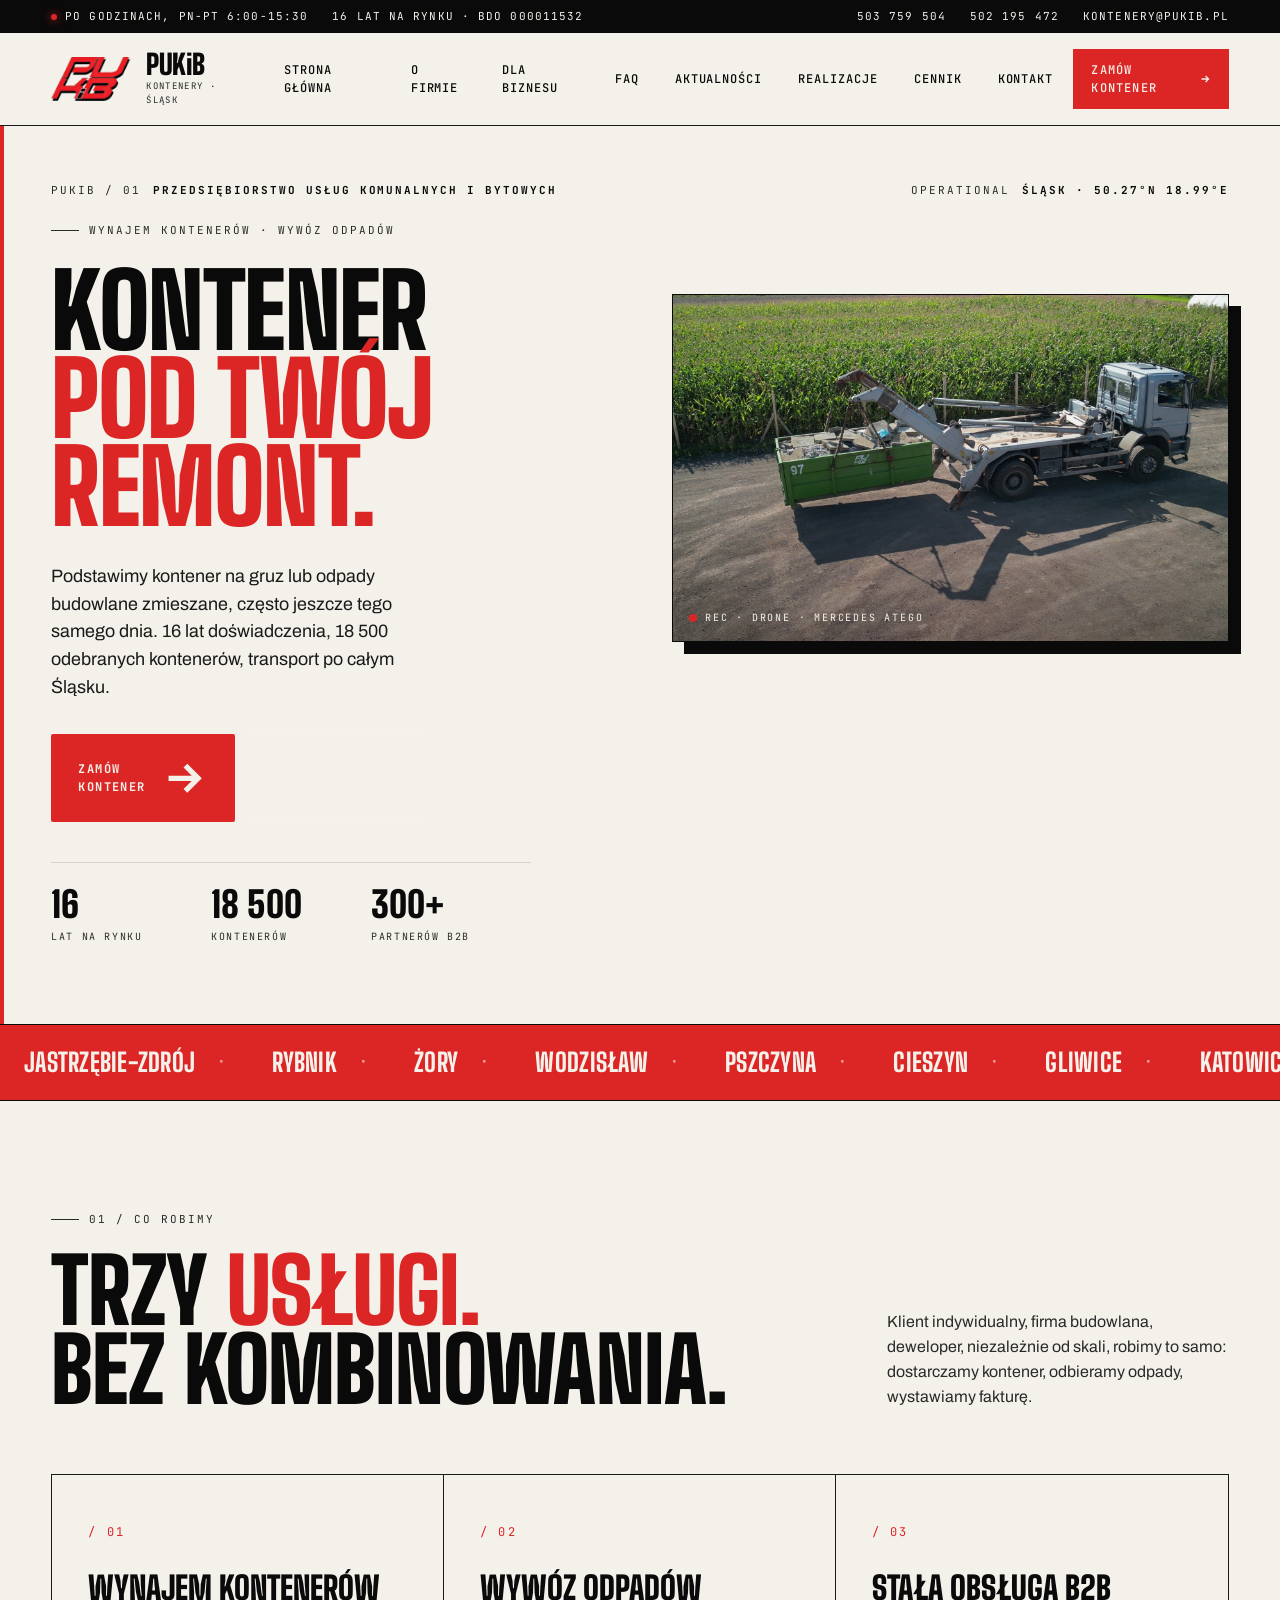
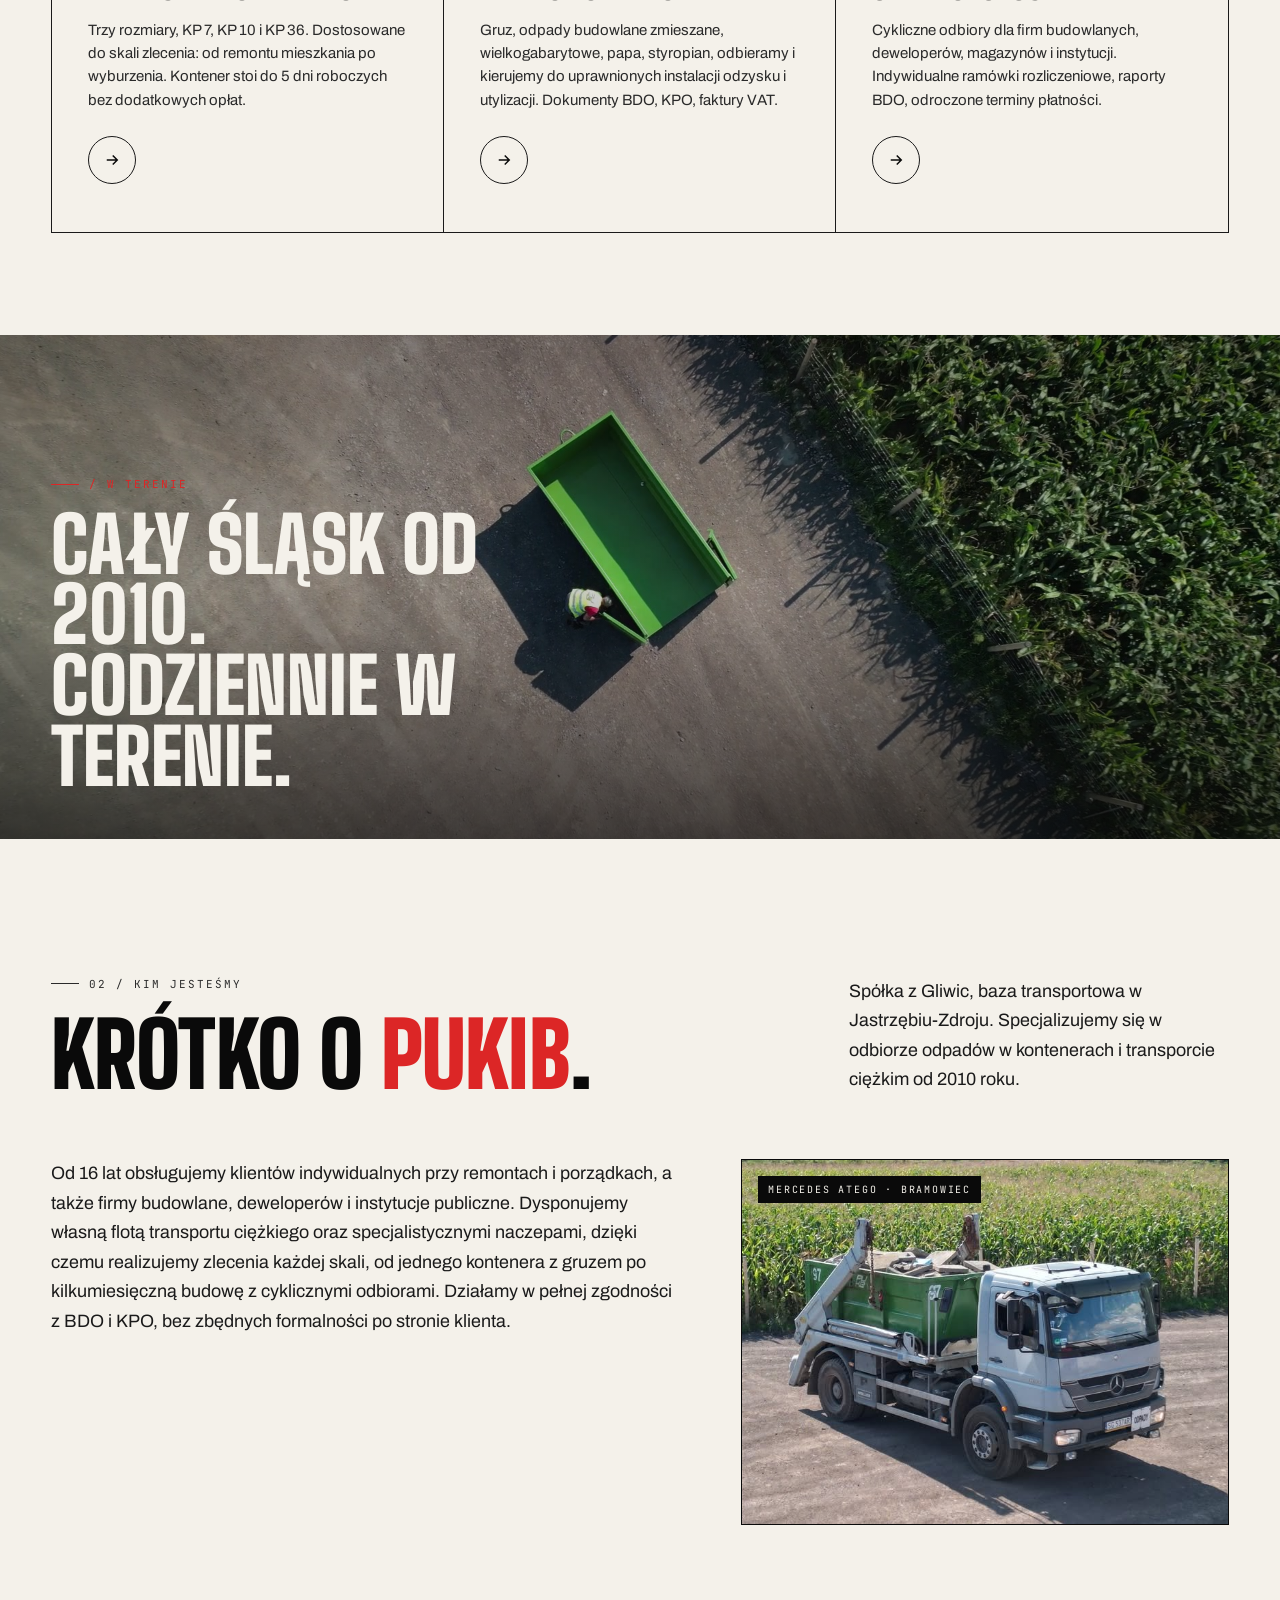
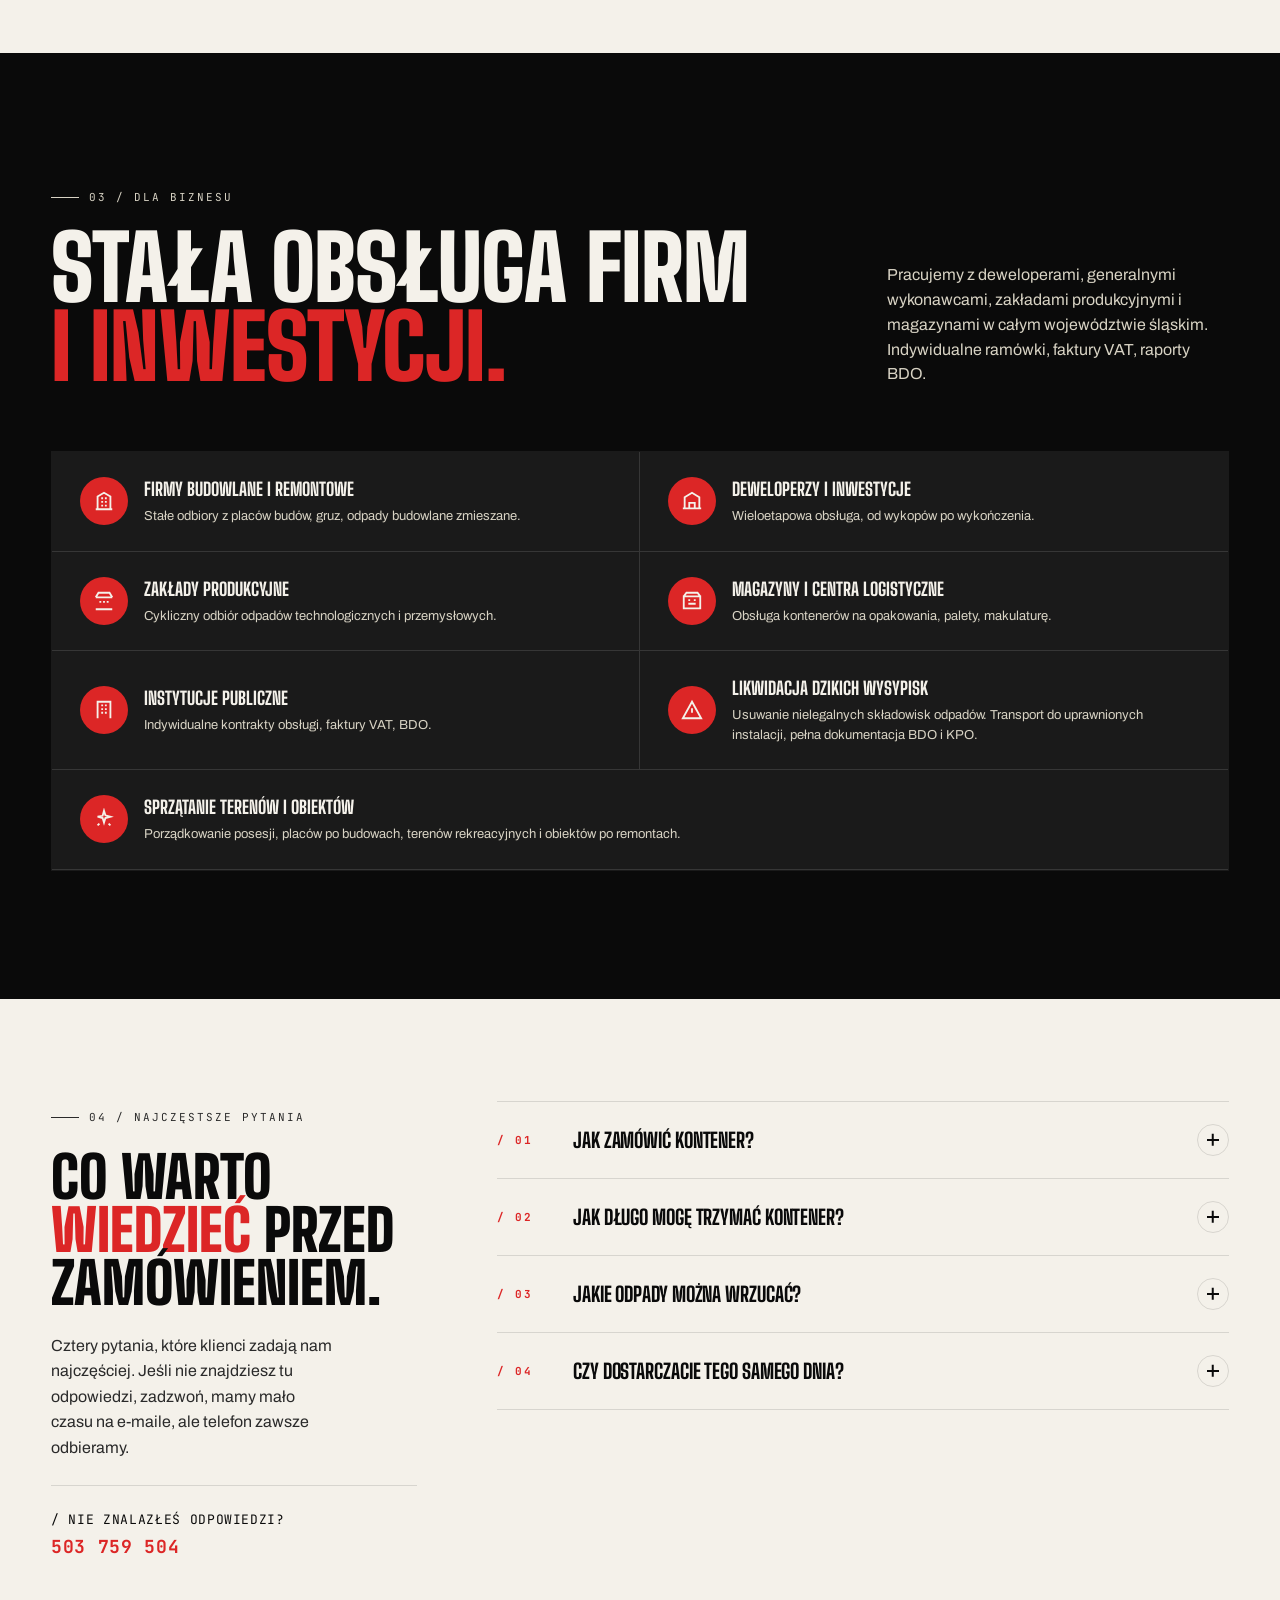
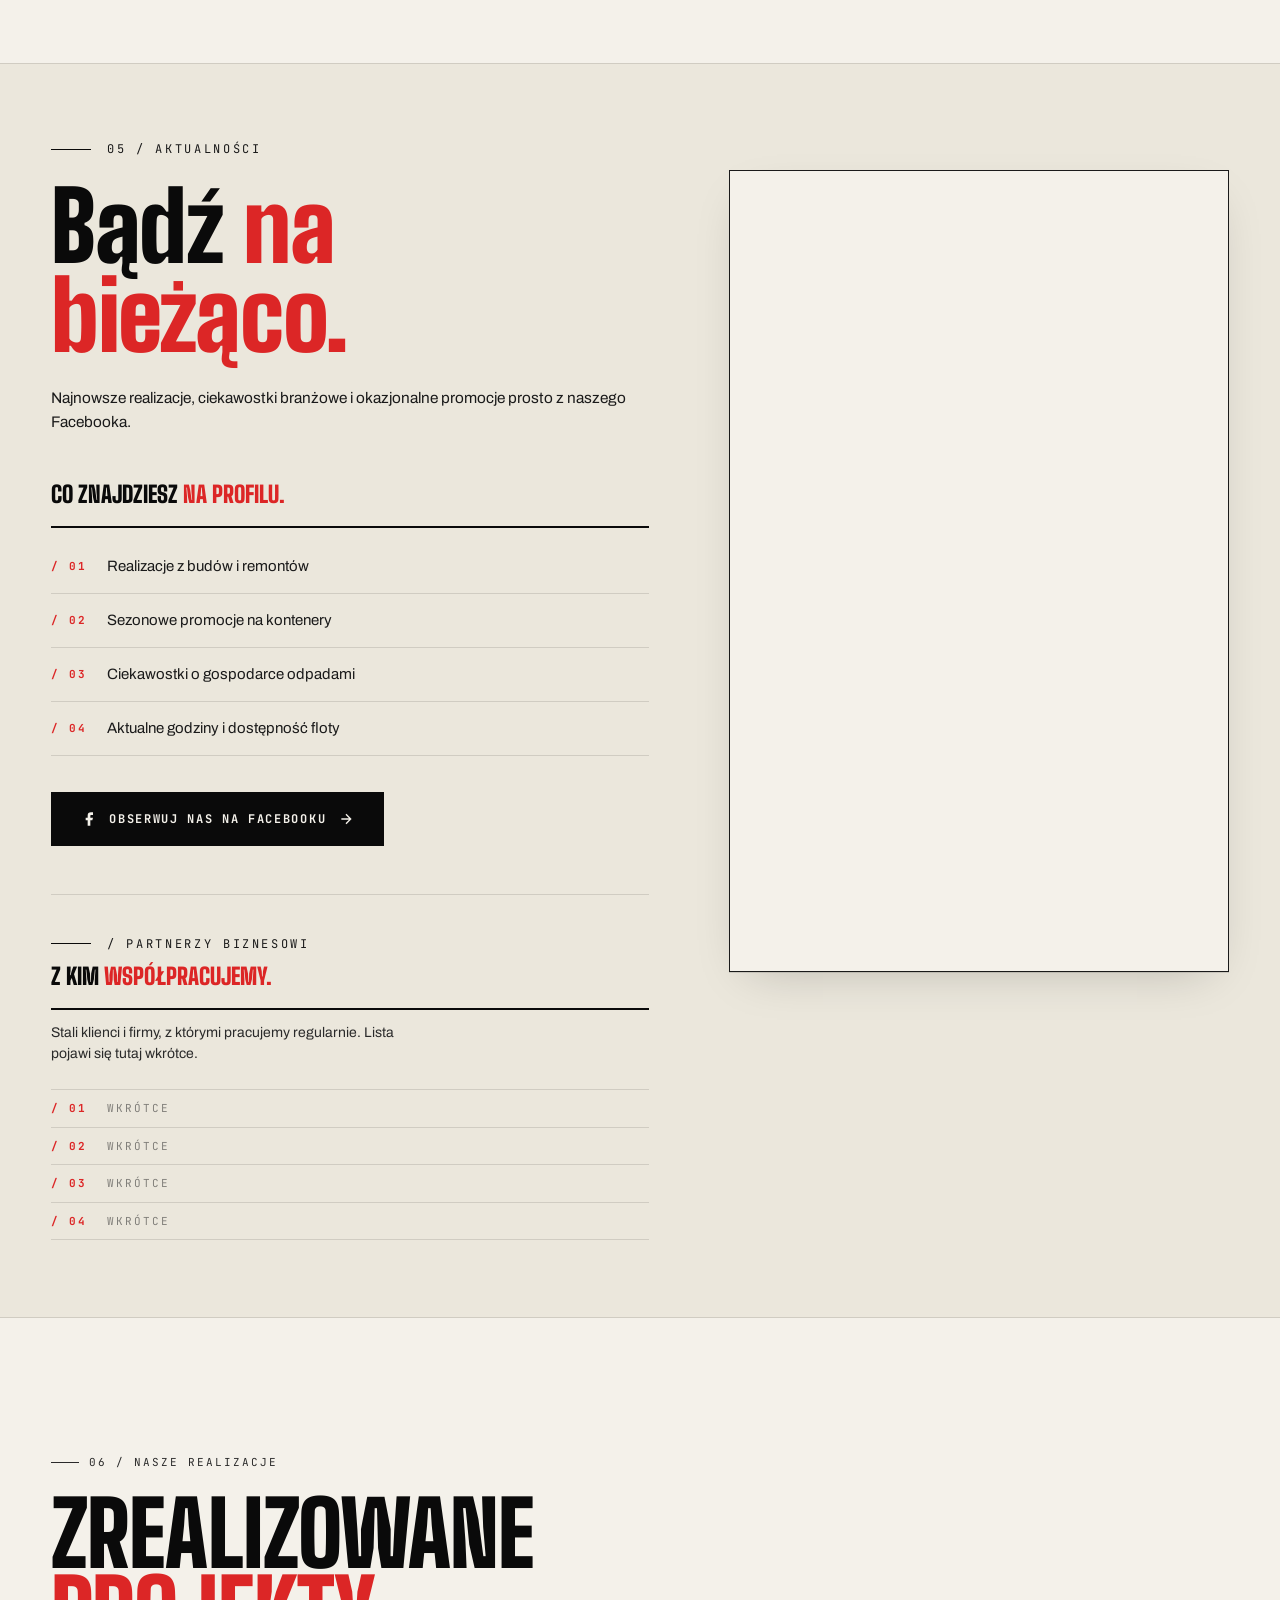
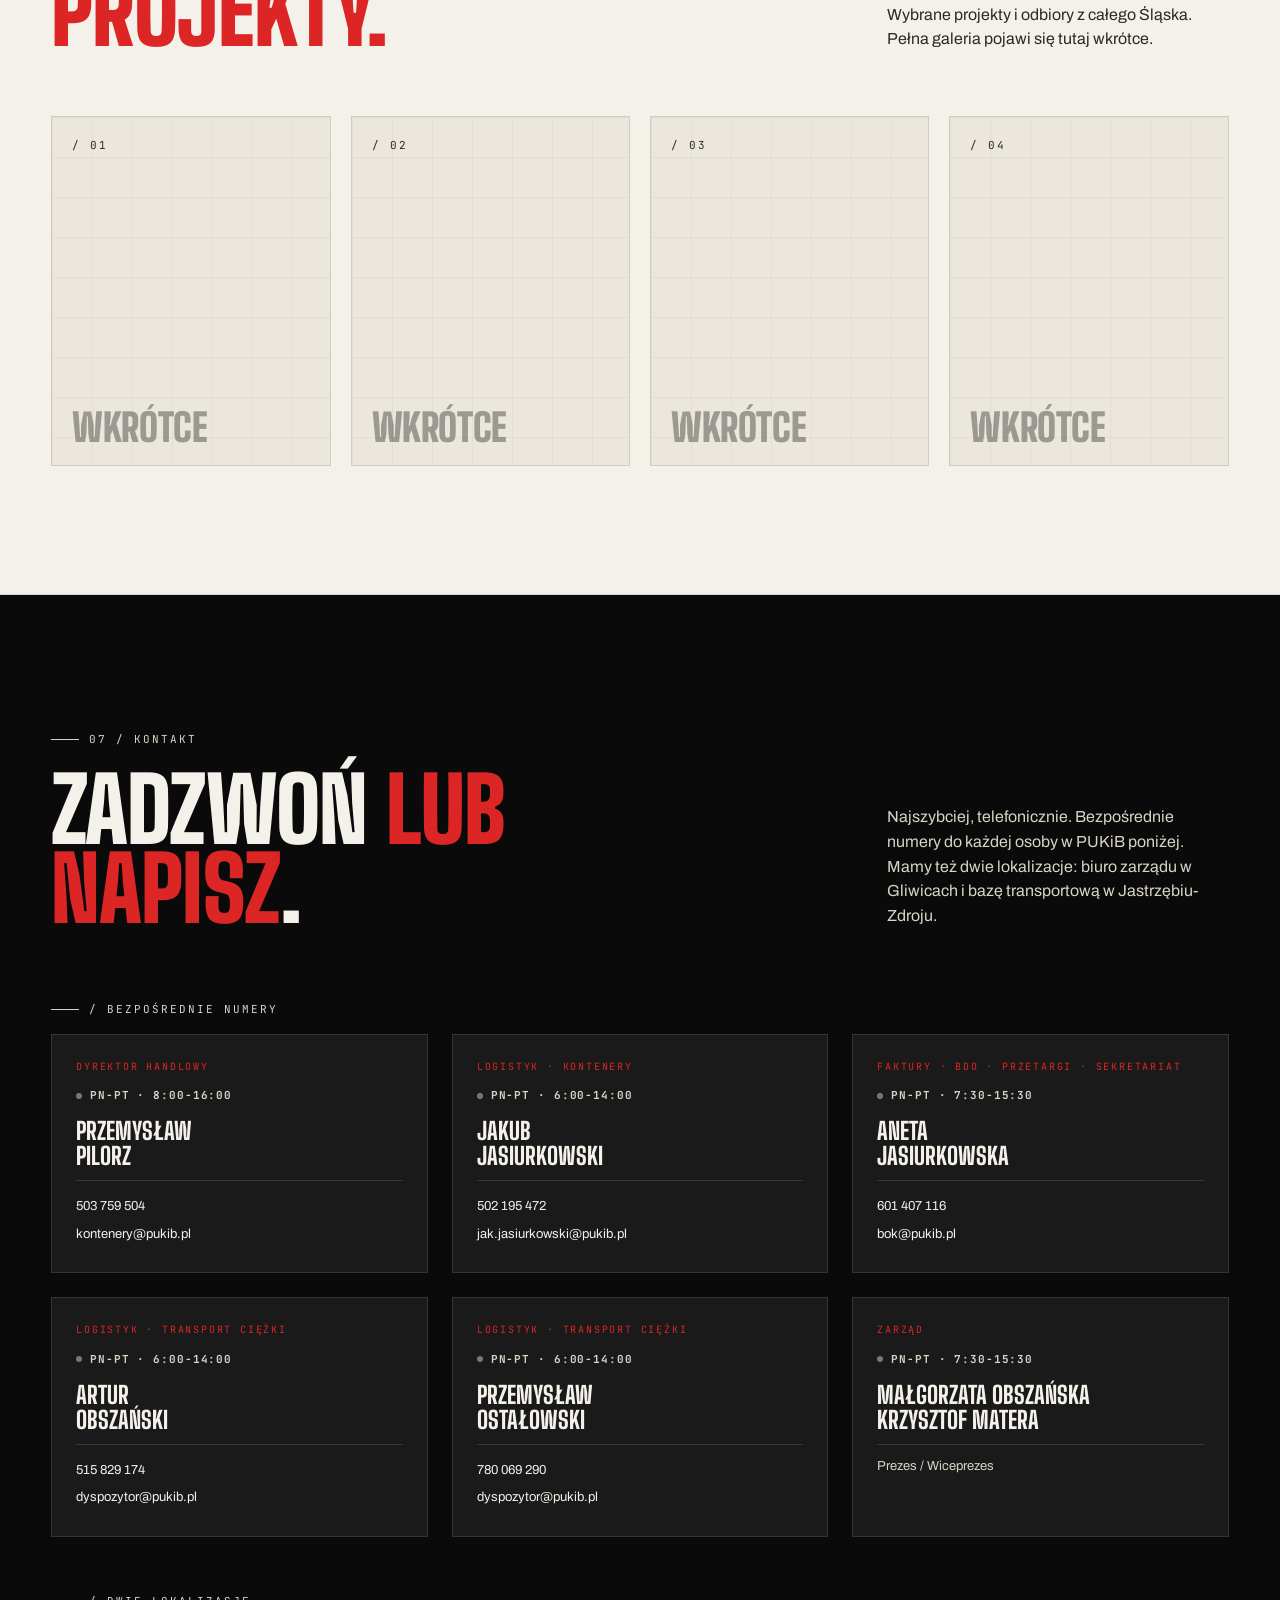
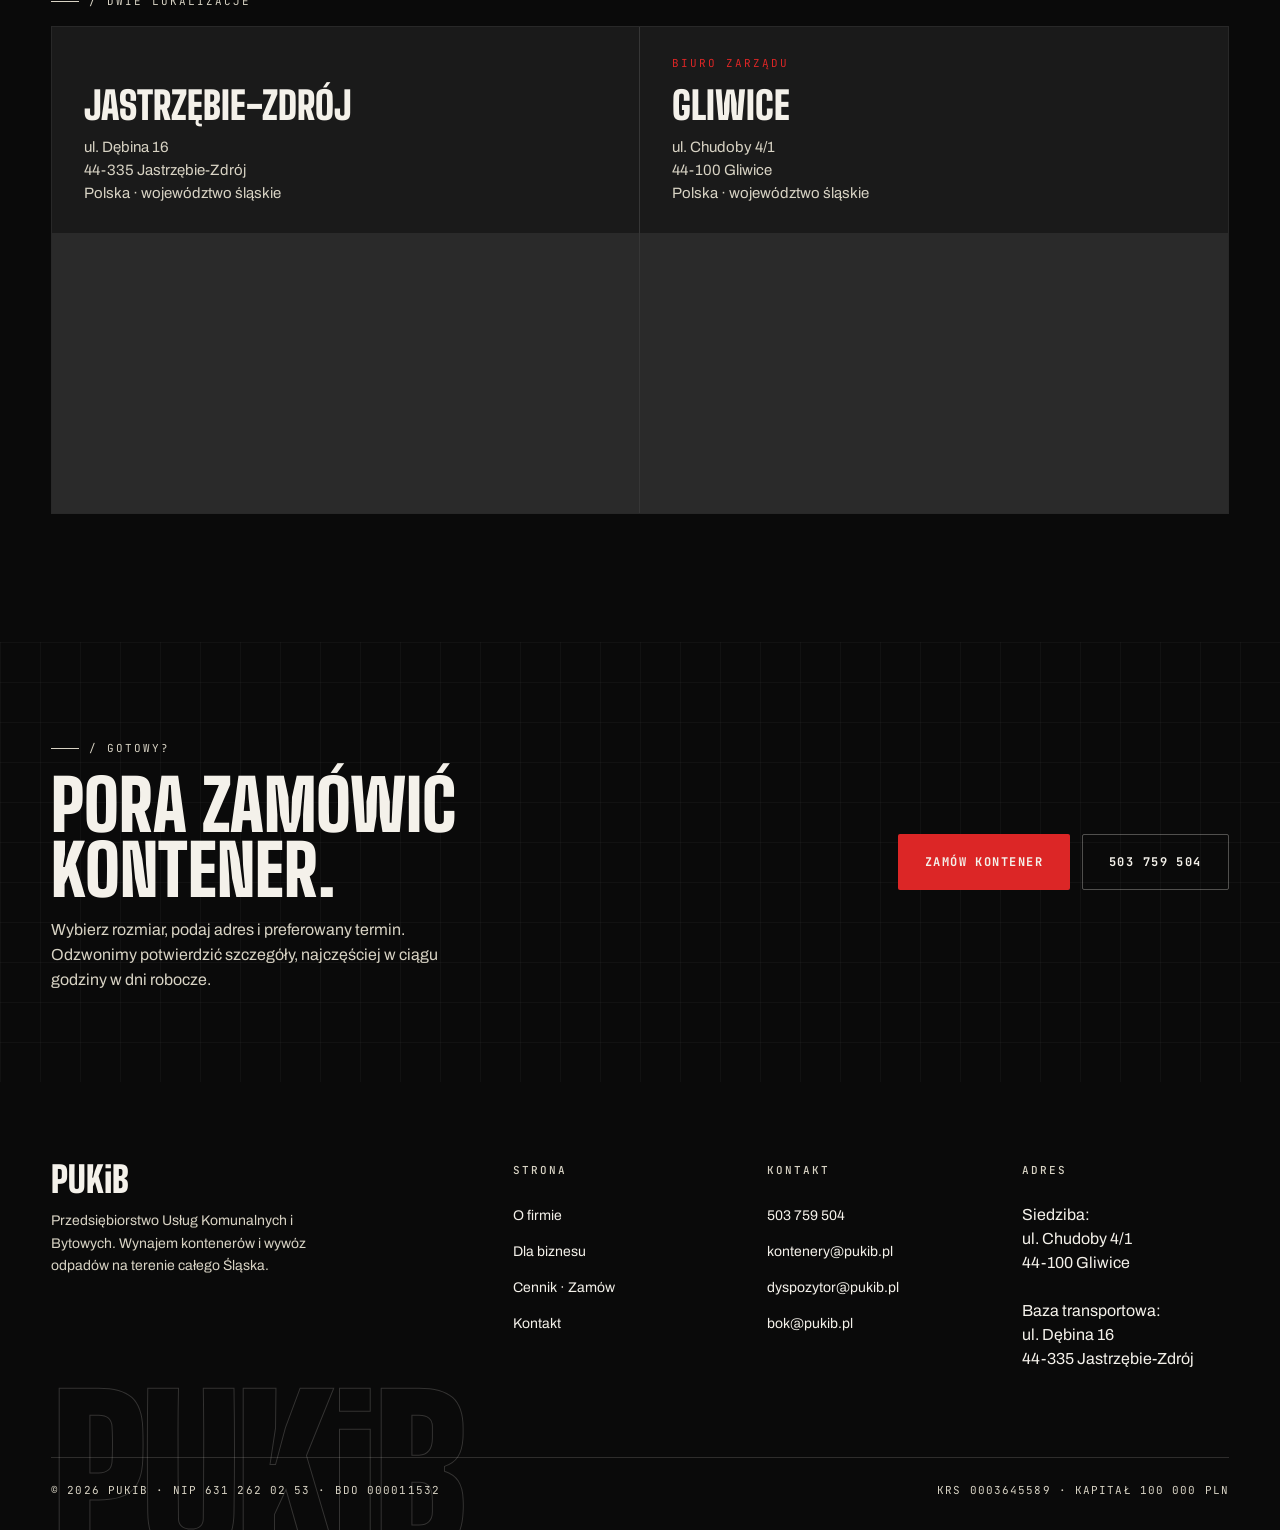
==== index.html @ a0660ed9 "debuging" ====
<!DOCTYPE html>
<html lang="pl">
<head>
  <meta charset="UTF-8">
  <meta name="viewport" content="width=device-width, initial-scale=1.0">
  <title>PUKiB, Kontenery i wywóz odpadów na Śląsku</title>
  <meta name="description" content="Wynajem kontenerów na gruz i odpady budowlane zmieszane. Wywóz odpadów z całego Śląska. 16 lat doświadczenia, 18 500 zrealizowanych zleceń.">
  <link rel="preconnect" href="https://fonts.googleapis.com">
  <link rel="preconnect" href="https://fonts.gstatic.com" crossorigin>
  <link rel="stylesheet" href="css/style.css">
  <link rel="stylesheet" href="css/home.css">
  <link rel="stylesheet" href="css/pages.css">
  <link rel="icon" type="image/png" href="assets/img/logo.png">
</head>
<body>

  <div class="topbar">
    <div class="topbar-left">
      <span><span class="topbar-dot" data-hours-dot></span><span data-hours-label>Pracujemy</span>, pn-pt 6:00-15:30</span>
      <span class="topbar-hide-mobile">16 lat na rynku · BDO 000011532</span>
    </div>
    <div class="topbar-right">
      <a href="tel:503759504" class="topbar-link">503 759 504</a>
      <a href="tel:502195472" class="topbar-link topbar-hide-mobile">502 195 472</a>
      <a href="mailto:kontenery@pukib.pl" class="topbar-link">kontenery@pukib.pl</a>
    </div>
  </div>

  <header class="header">
    <a href="#hero" class="brand">
      <img src="assets/img/logo.png" alt="" class="brand-logo">
      <div>
        <div class="brand-text">PUKiB</div>
        <div class="brand-sub">Kontenery · Śląsk</div>
      </div>
    </a>
    <button class="nav-toggle" aria-label="Menu" aria-expanded="false"><span></span></button>
    <nav class="nav">
      <a href="#hero">Strona główna</a>
      <a href="#o-nas">O firmie</a>
      <a href="#biznes">Dla biznesu</a>
      <a href="#faq">FAQ</a>
      <a href="#fb">Aktualności</a>
      <a href="#realizacje">Realizacje</a>
      <a href="cennik.html#cennik">Cennik</a>
      <a href="#kontakt">Kontakt</a>
      <a href="cennik.html#zamow" class="nav-cta">
        Zamów kontener
        <svg viewBox="0 0 24 24" fill="none" stroke="currentColor" stroke-width="2.5"><path d="M5 12h14M13 6l6 6-6 6"/></svg>
      </a>
    </nav>
  </header>

  <!-- HERO -->
  <section class="hero" id="hero">
    <div class="hero-tags">
      <div class="tag-block">
        <span>PUKiB / 01</span>
        <strong>Przedsiębiorstwo Usług Komunalnych i Bytowych</strong>
      </div>
      <div class="tag-block" style="text-align:right;">
        <span>OPERATIONAL</span>
        <strong>Śląsk · 50.27°N 18.99°E</strong>
      </div>
    </div>

    <div class="hero-grid">
      <div class="hero-text">
        <div class="kicker">Wynajem kontenerów · Wywóz odpadów</div>
        <h1 class="hero-title">
          Kontener
          <em>pod twój<br>remont.</em>
        </h1>
        <p class="hero-lead">
          Podstawimy kontener na gruz lub odpady budowlane zmieszane,
          często jeszcze tego samego dnia. 16 lat doświadczenia,
          18 500 odebranych kontenerów, transport po całym Śląsku.
        </p>
        <div class="hero-cta">
          <a href="cennik.html#zamow" class="btn btn-primary">
            Zamów kontener
            <svg viewBox="0 0 24 24" fill="none" stroke="currentColor" stroke-width="2.5"><path d="M5 12h14M13 6l6 6-6 6"/></svg>
          </a>
          <a href="cennik.html" class="btn btn-ghost">Sprawdź cennik</a>
        </div>
        <div class="hero-stats">
          <div class="hero-stat">
            <div class="num">16</div>
            <div class="label">lat na rynku</div>
          </div>
          <div class="hero-stat">
            <div class="num">18 500</div>
            <div class="label">kontenerów</div>
          </div>
          <div class="hero-stat">
            <div class="num">300+</div>
            <div class="label">partnerów B2B</div>
          </div>
        </div>
      </div>

      <div class="hero-video-frame" data-hero-video-wrap>
        <img class="hero-poster" src="assets/posters/hero.jpg" alt="">
        <video data-hero-video autoplay muted loop playsinline preload="metadata" poster="assets/posters/hero.jpg">
          <source src="assets/videos/hero.mp4" type="video/mp4">
        </video>
        <div class="hero-video-caption">
          <span class="dot"></span>
          REC · DRONE · MERCEDES ATEGO
        </div>
      </div>
    </div>
  </section>

  <!-- City marquee -->
  <div class="marquee" aria-hidden="true">
    <div class="marquee-track">
      <span>Jastrzębie-Zdrój</span>
      <span>Rybnik</span>
      <span>Żory</span>
      <span>Wodzisław</span>
      <span>Pszczyna</span>
      <span>Cieszyn</span>
      <span>Gliwice</span>
      <span>Katowice</span>
      <span>Tychy</span>
      <span>Mikołów</span>
      <span>Zabrze</span>
      <span>Bielsko-Biała</span>
      <span>Knurów</span>
      <span>Mysłowice</span>
      <span>Racibórz</span>
    </div>
  </div>

  <!-- Services -->
  <section class="services">
    <div class="services-inner">
      <div class="section-head">
        <div>
          <div class="kicker">01 / Co robimy</div>
          <h2 class="section-title">Trzy <em>usługi.</em><br>Bez kombinowania.</h2>
        </div>
        <p class="section-intro">Klient indywidualny, firma budowlana, deweloper, niezależnie od skali, robimy to samo: dostarczamy kontener, odbieramy odpady, wystawiamy fakturę.</p>
      </div>

      <div class="services-grid">
        <div class="service-card">
          <div class="num">/ 01</div>
          <h3>Wynajem kontenerów</h3>
          <p>Trzy rozmiary, KP 7, KP 10 i KP 36. Dostosowane do skali zlecenia: od remontu mieszkania po wyburzenia. Kontener stoi do 5 dni roboczych bez dodatkowych opłat.</p>
          <a href="cennik.html#zamow" class="arrow" aria-label="Zamów kontener">
            <svg viewBox="0 0 24 24"><path d="M5 12h14M13 6l6 6-6 6"/></svg>
          </a>
        </div>
        <div class="service-card">
          <div class="num">/ 02</div>
          <h3>Wywóz odpadów</h3>
          <p>Gruz, odpady budowlane zmieszane, wielkogabarytowe, papa, styropian, odbieramy i kierujemy do uprawnionych instalacji odzysku i utylizacji. Dokumenty BDO, KPO, faktury VAT.</p>
          <a href="cennik.html" class="arrow" aria-label="Sprawdź cennik">
            <svg viewBox="0 0 24 24"><path d="M5 12h14M13 6l6 6-6 6"/></svg>
          </a>
        </div>
        <div class="service-card">
          <div class="num">/ 03</div>
          <h3>Stała obsługa B2B</h3>
          <p>Cykliczne odbiory dla firm budowlanych, deweloperów, magazynów i instytucji. Indywidualne ramówki rozliczeniowe, raporty BDO, odroczone terminy płatności.</p>
          <a href="#biznes" class="arrow" aria-label="Dla biznesu">
            <svg viewBox="0 0 24 24"><path d="M5 12h14M13 6l6 6-6 6"/></svg>
          </a>
        </div>
      </div>
    </div>
  </section>

  <!-- Interstitial video strip -->
  <section class="interstitial" data-hero-video-wrap>
    <img class="interstitial-poster" src="assets/posters/secondary.jpg" alt="">
    <video data-hero-video autoplay muted loop playsinline preload="metadata">
      <source src="assets/videos/secondary.mp4" type="video/mp4">
    </video>
    <div class="interstitial-overlay"></div>
    <div class="interstitial-content">
      <div class="kicker">/ W terenie</div>
      <h2>Cały Śląsk od 2010.<br>Codziennie w terenie.</h2>
    </div>
  </section>

  <!-- O firmie compact (#o-nas) -->
  <section class="section about-compact" id="o-nas">
    <div class="container">
      <div class="section-head">
        <div>
          <div class="kicker">02 / Kim jesteśmy</div>
          <h2 class="section-title">Krótko o <em>PUKiB</em>.</h2>
        </div>
        <p class="section-intro">Spółka z Gliwic, baza transportowa w Jastrzębiu-Zdroju. Specjalizujemy się w odbiorze odpadów w kontenerach i transporcie ciężkim od 2010 roku.</p>
      </div>

      <div class="about-intro-grid">
        <div>
          <p>Od 16 lat obsługujemy klientów indywidualnych przy remontach i porządkach, a także firmy budowlane, deweloperów i instytucje publiczne. Dysponujemy własną flotą transportu ciężkiego oraz specjalistycznymi naczepami, dzięki czemu realizujemy zlecenia każdej skali, od jednego kontenera z gruzem po kilkumiesięczną budowę z cyklicznymi odbiorami. Działamy w pełnej zgodności z BDO i KPO, bez zbędnych formalności po stronie klienta.</p>
        </div>
        <div class="about-image">
          <span class="badge">Mercedes Atego · Bramowiec</span>
          <img src="assets/img/truck.jpg" alt="Samochód PUKiB z kontenerem na odpady">
        </div>
      </div>
    </div>
  </section>

  <!-- Dla biznesu compact (#biznes) -->
  <section class="section section-dark" id="biznes">
    <div class="container">
      <div class="section-head">
        <div>
          <div class="kicker">03 / Dla biznesu</div>
          <h2 class="section-title">Stała obsługa firm <em>i inwestycji.</em></h2>
        </div>
        <p class="section-intro">Pracujemy z deweloperami, generalnymi wykonawcami, zakładami produkcyjnymi i magazynami w całym województwie śląskim. Indywidualne ramówki, faktury VAT, raporty BDO.</p>
      </div>

      <div class="audience-list">
        <div class="audience-item">
          <div class="a-icon"><svg viewBox="0 0 24 24" fill="none" stroke="currentColor" stroke-width="2"><path d="M3 21h18M5 21V7l7-4 7 4v14M9 9h2M13 9h2M9 13h2M13 13h2M9 17h2M13 17h2"/></svg></div>
          <div>
            <h4>Firmy budowlane i remontowe</h4>
            <p>Stałe odbiory z placów budów, gruz, odpady budowlane zmieszane.</p>
          </div>
        </div>
        <div class="audience-item">
          <div class="a-icon"><svg viewBox="0 0 24 24" fill="none" stroke="currentColor" stroke-width="2"><path d="M2 20h20M4 20V8l8-5 8 5v12M9 20v-6h6v6"/></svg></div>
          <div>
            <h4>Deweloperzy i inwestycje</h4>
            <p>Wieloetapowa obsługa, od wykopów po wykończenia.</p>
          </div>
        </div>
        <div class="audience-item">
          <div class="a-icon"><svg viewBox="0 0 24 24" fill="none" stroke="currentColor" stroke-width="2"><path d="M3 21h18M3 8h18M3 8l3-5h12l3 5M7 13h2M11 13h2M15 13h2"/></svg></div>
          <div>
            <h4>Zakłady produkcyjne</h4>
            <p>Cykliczny odbiór odpadów technologicznych i przemysłowych.</p>
          </div>
        </div>
        <div class="audience-item">
          <div class="a-icon"><svg viewBox="0 0 24 24" fill="none" stroke="currentColor" stroke-width="2"><path d="M3 7h18v13H3zM3 7l3-4h12l3 4M8 11h2M14 11h2M8 15h8"/></svg></div>
          <div>
            <h4>Magazyny i centra logistyczne</h4>
            <p>Obsługa kontenerów na opakowania, palety, makulaturę.</p>
          </div>
        </div>
        <div class="audience-item">
          <div class="a-icon"><svg viewBox="0 0 24 24" fill="none" stroke="currentColor" stroke-width="2"><path d="M5 21V3h14v18M9 7h2M13 7h2M9 11h2M13 11h2M9 15h2M13 15h2"/></svg></div>
          <div>
            <h4>Instytucje publiczne</h4>
            <p>Indywidualne kontrakty obsługi, faktury VAT, BDO.</p>
          </div>
        </div>
        <div class="audience-item">
          <div class="a-icon"><svg viewBox="0 0 24 24" fill="none" stroke="currentColor" stroke-width="2"><path d="M12 3L2 21h20L12 3z"/><path d="M12 10v5M12 18h0.01"/></svg></div>
          <div>
            <h4>Likwidacja dzikich wysypisk</h4>
            <p>Usuwanie nielegalnych składowisk odpadów. Transport do uprawnionych instalacji, pełna dokumentacja BDO i KPO.</p>
          </div>
        </div>
        <div class="audience-item" style="grid-column: 1 / -1; border-right: none;">
          <div class="a-icon"><svg viewBox="0 0 24 24" fill="none" stroke="currentColor" stroke-width="2"><path d="M12 3l1.5 5L19 9.5l-5.5 1.5L12 16l-1.5-5L5 9.5l5.5-1z"/><path d="M5 19l2-2M19 19l-2-2"/></svg></div>
          <div>
            <h4>Sprzątanie terenów i obiektów</h4>
            <p>Porządkowanie posesji, placów po budowach, terenów rekreacyjnych i obiektów po remontach.</p>
          </div>
        </div>
      </div>
    </div>
  </section>

  <!-- FAQ -->
  <section class="faq-home" id="faq">
    <div class="faq-home-inner">
      <div class="faq-home-head">
        <div class="kicker">04 / Najczęstsze pytania</div>
        <h2>Co warto <em>wiedzieć</em> przed zamówieniem.</h2>
        <p>Cztery pytania, które klienci zadają nam najczęściej. Jeśli nie znajdziesz tu odpowiedzi, zadzwoń, mamy mało czasu na e-maile, ale telefon zawsze odbieramy.</p>
        <div class="contact-line">
          / NIE ZNALAZŁEŚ ODPOWIEDZI?
          <a href="tel:503759504">503 759 504</a>
        </div>
      </div>

      <div class="faq-list" data-faq>
        <div class="faq-item">
          <button class="faq-q" data-faq-q aria-expanded="false">
            <span class="num">/ 01</span>
            <span class="question">Jak zamówić kontener?</span>
            <span class="toggle" aria-hidden="true"></span>
          </button>
          <div class="faq-a"><div class="faq-a-inner"><p>Najszybciej, telefonicznie pod numerem <a href="tel:503759504" style="color:var(--red);font-weight:700;">503 759 504</a>. Możesz też napisać na <a href="mailto:kontenery@pukib.pl" style="color:var(--red);font-weight:700;">kontenery@pukib.pl</a> lub skorzystać z <a href="cennik.html#zamow" style="color:var(--red);font-weight:700;">formularza zamówienia</a>. Zwykle odpowiadamy w ciągu godziny w dni robocze.</p></div></div>
        </div>

        <div class="faq-item">
          <button class="faq-q" data-faq-q aria-expanded="false">
            <span class="num">/ 02</span>
            <span class="question">Jak długo mogę trzymać kontener?</span>
            <span class="toggle" aria-hidden="true"></span>
          </button>
          <div class="faq-a"><div class="faq-a-inner"><p>Kontener może stać na Twojej posesji do <strong>5 dni roboczych bez dodatkowych opłat</strong>. Jeśli potrzebujesz na dłużej, doliczamy 25 zł netto za każde rozpoczęte 24 godziny dzierżawy.</p></div></div>
        </div>

        <div class="faq-item">
          <button class="faq-q" data-faq-q aria-expanded="false">
            <span class="num">/ 03</span>
            <span class="question">Jakie odpady można wrzucać?</span>
            <span class="toggle" aria-hidden="true"></span>
          </button>
          <div class="faq-a"><div class="faq-a-inner"><p>Odpady, nie śmieci komunalne. Należy pamiętać o niemieszaniu poszczególnych frakcji odpadów, dokładny rodzaj uzgadniamy przy zamawianiu kontenera. Odbieramy gruz, odpady budowlane zmieszane, wielkogabarytowe oraz zielone (gałęzie, trawa). Papa, styropian, wełna mineralna, makulatura, tworzywa i szkło, w tych przypadkach prosimy o kontakt w celu indywidualnej wyceny.</p></div></div>
        </div>

        <div class="faq-item">
          <button class="faq-q" data-faq-q aria-expanded="false">
            <span class="num">/ 04</span>
            <span class="question">Czy dostarczacie tego samego dnia?</span>
            <span class="toggle" aria-hidden="true"></span>
          </button>
          <div class="faq-a"><div class="faq-a-inner"><p>Tak, w miarę dostępności floty. Dla zgłoszeń odebranych w godzinach porannych zwykle udaje nam się podstawić kontener jeszcze tego samego dnia. W pozostałych przypadkach realizujemy zamówienie następnego dnia roboczego. Płatność przelewem na podstawie faktury VAT, dla stałych klientów ramówki i odroczone terminy.</p></div></div>
        </div>
      </div>
    </div>
  </section>

  <!-- Facebook section: left column (header + info) + iframe spanning full height -->
  <section class="fb-section" id="fb">
    <div class="fb-inner">
      <div class="fb-grid">
        <!-- LEFT: full column with kicker, title, intro, sub, list, CTA -->
        <div class="fb-left">
          <div class="fb-header">
            <div class="fb-kicker">05 / Aktualności</div>
            <h2 class="fb-title">Bądź <em>na bieżąco.</em></h2>
            <p class="fb-intro">Najnowsze realizacje, ciekawostki branżowe i okazjonalne promocje prosto z naszego Facebooka.</p>
          </div>

          <div class="fb-info">
            <h3 class="fb-sub">Co znajdziesz <em>na profilu.</em></h3>

            <ul class="fb-list">
              <li><span class="num">/ 01</span><span class="txt">Realizacje z budów i remontów</span></li>
              <li><span class="num">/ 02</span><span class="txt">Sezonowe promocje na kontenery</span></li>
              <li><span class="num">/ 03</span><span class="txt">Ciekawostki o gospodarce odpadami</span></li>
              <li><span class="num">/ 04</span><span class="txt">Aktualne godziny i dostępność floty</span></li>
            </ul>

            <a href="https://www.facebook.com/p/PUKiB-Sp-zoo-61550223431423/" target="_blank" rel="noopener" class="fb-cta">
              <svg viewBox="0 0 24 24" fill="currentColor"><path d="M18 2h-3a5 5 0 0 0-5 5v3H7v4h3v8h4v-8h3l1-4h-4V7a1 1 0 0 1 1-1h3z"/></svg>
              Obserwuj nas na Facebooku
              <svg viewBox="0 0 24 24" fill="none" stroke="currentColor" stroke-width="2"><path d="M5 12h14M12 5l7 7-7 7"/></svg>
            </a>
          </div>

          <div class="fb-partners">
            <div class="fb-partners-head">
              <div class="fb-kicker">/ Partnerzy biznesowi</div>
              <h3 class="fb-sub">Z kim <em>współpracujemy.</em></h3>
              <p class="fb-partners-note">Stali klienci i firmy, z którymi pracujemy regularnie. Lista pojawi się tutaj wkrótce.</p>
            </div>
            <ul class="fb-partners-list">
              <li>
                <span class="num">/ 01</span>
                <span class="txt-placeholder">Wkrótce</span>
              </li>
              <li>
                <span class="num">/ 02</span>
                <span class="txt-placeholder">Wkrótce</span>
              </li>
              <li>
                <span class="num">/ 03</span>
                <span class="txt-placeholder">Wkrótce</span>
              </li>
              <li>
                <span class="num">/ 04</span>
                <span class="txt-placeholder">Wkrótce</span>
              </li>
            </ul>
          </div>
        </div>

        <!-- RIGHT: live iframe spanning from top -->
        <div class="fb-feed-frame">
          <iframe
            src="https://www.facebook.com/plugins/page.php?href=https%3A%2F%2Fwww.facebook.com%2Fp%2FPUKiB-Sp-zoo-61550223431423%2F&tabs=timeline&width=500&height=800&small_header=false&adapt_container_width=true&hide_cover=false&show_facepile=true"
            width="500" height="800"
            style="border:none;overflow:hidden;max-width:100%;"
            scrolling="no" frameborder="0"
            allowfullscreen="true"
            allow="autoplay; clipboard-write; encrypted-media; picture-in-picture; web-share"
            loading="lazy"
            title="PUKiB na Facebooku, najnowsze posty"></iframe>
        </div>
      </div>
    </div>
  </section>

  <!-- Nasze realizacje (#realizacje) -->
  <section class="section section-realizacje" id="realizacje">
    <div class="container">
      <div class="section-head reveal">
        <div>
          <div class="kicker">06 / Nasze realizacje</div>
          <h2 class="section-title">Zrealizowane <em>projekty.</em></h2>
        </div>
        <p class="section-intro">Wybrane projekty i odbiory z całego Śląska. Pełna galeria pojawi się tutaj wkrótce.</p>
      </div>

      <div class="realizacje-grid reveal-stagger">
        <div class="realizacja-slot" aria-hidden="true">
          <div class="realizacja-placeholder">
            <span class="rp-num">/ 01</span>
            <span class="rp-label">Wkrótce</span>
          </div>
        </div>
        <div class="realizacja-slot" aria-hidden="true">
          <div class="realizacja-placeholder">
            <span class="rp-num">/ 02</span>
            <span class="rp-label">Wkrótce</span>
          </div>
        </div>
        <div class="realizacja-slot" aria-hidden="true">
          <div class="realizacja-placeholder">
            <span class="rp-num">/ 03</span>
            <span class="rp-label">Wkrótce</span>
          </div>
        </div>
        <div class="realizacja-slot" aria-hidden="true">
          <div class="realizacja-placeholder">
            <span class="rp-num">/ 04</span>
            <span class="rp-label">Wkrótce</span>
          </div>
        </div>
      </div>
    </div>
  </section>

  <!-- Kontakt (#kontakt) -->
  <section class="section section-dark" id="kontakt">
    <div class="container">
      <div class="section-head">
        <div>
          <div class="kicker">07 / Kontakt</div>
          <h2 class="section-title">Zadzwoń <em>lub napisz</em>.</h2>
        </div>
        <p class="section-intro">Najszybciej, telefonicznie. Bezpośrednie numery do każdej osoby w PUKiB poniżej. Mamy też dwie lokalizacje: biuro zarządu w Gliwicach i bazę transportową w Jastrzębiu-Zdroju.</p>
      </div>

      <!-- Team / direct contacts -->
      <div class="kicker" style="margin-bottom:16px; color:var(--paper-3);">/ Bezpośrednie numery</div>
      <div class="team-grid" style="margin-bottom:48px;">
        <!-- Row 1: Dyrektor / Jakub (kontenery) / Aneta (administracja) -->
        <div class="team-card" style="background:var(--ink-2); border-color:rgba(244,241,234,0.12);">
          <div class="role">Dyrektor Handlowy</div>
          <div class="hours">PN-PT · 8:00-16:00</div>
          <div class="name" style="color:var(--paper);">Przemysław<br>Pilorz</div>
          <div class="contact">
            <a href="tel:503759504">503 759 504</a>
            <a href="mailto:kontenery@pukib.pl">kontenery@pukib.pl</a>
          </div>
        </div>
        <div class="team-card" style="background:var(--ink-2); border-color:rgba(244,241,234,0.12);">
          <div class="role">Logistyk · Kontenery</div>
          <div class="hours">PN-PT · 6:00-14:00</div>
          <div class="name" style="color:var(--paper);">Jakub<br>Jasiurkowski</div>
          <div class="contact">
            <a href="tel:502195472">502 195 472</a>
            <a href="mailto:jak.jasiurkowski@pukib.pl">jak.jasiurkowski@pukib.pl</a>
          </div>
        </div>
        <div class="team-card" style="background:var(--ink-2); border-color:rgba(244,241,234,0.12);">
          <div class="role">Faktury · BDO · Przetargi · Sekretariat</div>
          <div class="hours">PN-PT · 7:30-15:30</div>
          <div class="name" style="color:var(--paper);">Aneta<br>Jasiurkowska</div>
          <div class="contact">
            <a href="tel:601407116">601 407 116</a>
            <a href="mailto:bok@pukib.pl">bok@pukib.pl</a>
          </div>
        </div>

        <!-- Row 2: Logistyk transport / Logistyk transport / Zarząd -->
        <div class="team-card" style="background:var(--ink-2); border-color:rgba(244,241,234,0.12);">
          <div class="role">Logistyk · Transport ciężki</div>
          <div class="hours">PN-PT · 6:00-14:00</div>
          <div class="name" style="color:var(--paper);">Artur<br>Obszański</div>
          <div class="contact">
            <a href="tel:515829174">515 829 174</a>
            <a href="mailto:dyspozytor@pukib.pl">dyspozytor@pukib.pl</a>
          </div>
        </div>
        <div class="team-card" style="background:var(--ink-2); border-color:rgba(244,241,234,0.12);">
          <div class="role">Logistyk · Transport ciężki</div>
          <div class="hours">PN-PT · 6:00-14:00</div>
          <div class="name" style="color:var(--paper);">Przemysław<br>Ostałowski</div>
          <div class="contact">
            <a href="tel:780069290">780 069 290</a>
            <a href="mailto:dyspozytor@pukib.pl">dyspozytor@pukib.pl</a>
          </div>
        </div>
        <div class="team-card" style="background:var(--ink-2); border-color:rgba(244,241,234,0.12);">
          <div class="role">Zarząd</div>
          <div class="hours">PN-PT · 7:30-15:30</div>
          <div class="name" style="color:var(--paper);">Małgorzata Obszańska<br>Krzysztof Matera</div>
          <div class="contact">
            <span style="color:var(--paper-3);">Prezes / Wiceprezes</span>
          </div>
        </div>
      </div>

      <!-- Two locations -->
      <div class="kicker" style="margin-bottom:16px; color:var(--paper-3);">/ Dwie lokalizacje</div>
      <div class="locations-grid">
        <div class="location-card">
          <div class="location-tag" style="visibility:hidden;" aria-hidden="true">·</div>
          <h3>Jastrzębie-Zdrój</h3>
          <p>ul. Dębina 16<br>44-335 Jastrzębie-Zdrój<br>Polska · województwo śląskie</p>
          <div class="location-map">
            <iframe
              src="https://www.google.com/maps?q=ul.+D%C4%99bina+16,+44-335+Jastrz%C4%99bie-Zdr%C3%B3j&output=embed"
              loading="lazy"
              allowfullscreen=""
              referrerpolicy="no-referrer-when-downgrade"
              title="Mapa, Jastrzębie-Zdrój, ul. Dębina 16"></iframe>
          </div>
        </div>
        <div class="location-card">
          <div class="location-tag">BIURO ZARZĄDU</div>
          <h3>Gliwice</h3>
          <p>ul. Chudoby 4/1<br>44-100 Gliwice<br>Polska · województwo śląskie</p>
          <div class="location-map">
            <iframe
              src="https://www.google.com/maps?q=ul.+Chudoby+4,+44-100+Gliwice&output=embed"
              loading="lazy"
              allowfullscreen=""
              referrerpolicy="no-referrer-when-downgrade"
              title="Mapa, Gliwice, ul. Chudoby 4/1"></iframe>
          </div>
        </div>
      </div>
    </div>
  </section>

  <!-- Final CTA -->
  <section class="cta-strip">
    <div class="cta-strip-inner">
      <div>
        <div class="kicker" style="color: var(--paper-3); margin-bottom:16px;">/ GOTOWY?</div>
        <h2>Pora zamówić kontener.</h2>
        <p>Wybierz rozmiar, podaj adres i preferowany termin. Odzwonimy potwierdzić szczegóły, najczęściej w ciągu godziny w dni robocze.</p>
      </div>
      <div class="cta-buttons">
        <a href="cennik.html#zamow" class="btn btn-primary">Zamów kontener</a>
        <a href="tel:503759504" class="btn btn-ghost">503 759 504</a>
      </div>
    </div>
  </section>

  <!-- Footer -->
  <footer class="footer">
    <div class="container">
      <div class="footer-grid">
        <div class="footer-col">
          <div class="footer-brand-line">PUKiB</div>
          <p class="footer-brand-text">Przedsiębiorstwo Usług Komunalnych i Bytowych. Wynajem kontenerów i wywóz odpadów na terenie całego Śląska.</p>
        </div>
        <div class="footer-col">
          <h4>Strona</h4>
          <ul>
            <li><a href="#o-nas">O firmie</a></li>
            <li><a href="#biznes">Dla biznesu</a></li>
            <li><a href="cennik.html">Cennik · Zamów</a></li>
            <li><a href="#kontakt">Kontakt</a></li>
          </ul>
        </div>
        <div class="footer-col">
          <h4>Kontakt</h4>
          <ul>
            <li><a href="tel:503759504">503 759 504</a></li>
            <li><a href="mailto:kontenery@pukib.pl">kontenery@pukib.pl</a></li>
            <li><a href="mailto:dyspozytor@pukib.pl">dyspozytor@pukib.pl</a></li>
            <li><a href="mailto:bok@pukib.pl">bok@pukib.pl</a></li>
          </ul>
        </div>
        <div class="footer-col">
          <h4>Adres</h4>
          <ul>
            <li>Siedziba:<br>ul. Chudoby 4/1<br>44-100 Gliwice</li>
            <li style="margin-top:12px;">Baza transportowa:<br>ul. Dębina 16<br>44-335 Jastrzębie-Zdrój</li>
          </ul>
        </div>
      </div>
      <div class="footer-mega" aria-hidden="true">PUKiB</div>
      <div class="footer-bottom">
        <span>© <span id="year">2026</span> PUKiB · NIP 631 262 02 53 · BDO 000011532</span>
        <span>KRS 0003645589 · Kapitał 100 000 PLN</span>
      </div>
    </div>
  </footer>

  <script src="js/main.js"></script>
  <script>document.getElementById('year').textContent = new Date().getFullYear();</script>
</body>
</html>
---- css/style.css ----
/* =========================================================
   PUKiB, Industrial editorial design system
   ========================================================= */

@import url('https://fonts.googleapis.com/css2?family=Big+Shoulders+Display:wght@400;600;800;900&family=Archivo:wght@400;500;600;700;900&family=JetBrains+Mono:wght@400;500;700&display=swap');

:root {
  /* Brand */
  --red: #dc2626;
  --red-deep: #991b1b;
  --red-glow: rgba(220, 38, 38, 0.35);

  /* Neutrals */
  --ink: #0a0a0a;
  --ink-2: #1a1a1a;
  --ink-3: #2a2a2a;
  --paper: #f4f1ea;
  --paper-2: #ebe7dc;
  --paper-3: #d8d3c4;
  --line: #1a1a1a;
  --line-soft: rgba(10, 10, 10, 0.12);

  /* Accent, green from the actual containers */
  --green: #4d8c2f;

  /* Type */
  --font-display: 'Big Shoulders Display', 'Impact', sans-serif;
  --font-body: 'Archivo', system-ui, sans-serif;
  --font-mono: 'JetBrains Mono', 'Courier New', monospace;

  /* Layout */
  --max-w: 1440px;
  --pad-x: clamp(20px, 4vw, 64px);
  --radius: 2px;
}

* { box-sizing: border-box; margin: 0; padding: 0; }

html { scroll-behavior: smooth; -webkit-text-size-adjust: 100%; }

body {
  font-family: var(--font-body);
  background: var(--paper);
  color: var(--ink);
  line-height: 1.5;
  font-weight: 400;
  overflow-x: hidden;
  -webkit-font-smoothing: antialiased;
  -moz-osx-font-smoothing: grayscale;
}

img, video { max-width: 100%; display: block; }

a { color: inherit; text-decoration: none; }

button { font-family: inherit; cursor: pointer; border: none; background: none; }

::selection { background: var(--red); color: var(--paper); }

/* =========================================================
   Typography utilities
   ========================================================= */

.display {
  font-family: var(--font-display);
  font-weight: 900;
  line-height: 0.88;
  letter-spacing: -0.01em;
  text-transform: uppercase;
}

.mono {
  font-family: var(--font-mono);
  font-weight: 500;
  letter-spacing: 0.02em;
}

.kicker {
  font-family: var(--font-mono);
  font-size: 11px;
  text-transform: uppercase;
  letter-spacing: 0.18em;
  color: var(--ink-3);
  display: inline-flex;
  align-items: center;
  gap: 10px;
}

.kicker::before {
  content: '';
  width: 28px;
  height: 1px;
  background: currentColor;
}

.kicker.no-line::before { display: none; }

/* =========================================================
   Topbar, technical industrial info bar
   ========================================================= */

.topbar {
  background: var(--ink);
  color: var(--paper);
  font-family: var(--font-mono);
  font-size: 11px;
  letter-spacing: 0.1em;
  text-transform: uppercase;
  padding: 8px var(--pad-x);
  display: flex;
  justify-content: space-between;
  align-items: center;
  position: relative;
  z-index: 50;
  overflow: hidden;
}

.topbar-left, .topbar-right {
  display: flex;
  gap: 24px;
  align-items: center;
}

.topbar-dot {
  width: 6px;
  height: 6px;
  background: #2eea7e;
  border-radius: 50%;
  display: inline-block;
  margin-right: 8px;
  box-shadow: 0 0 8px #2eea7e;
  animation: pulse 2s infinite;
  transition: background 0.3s, box-shadow 0.3s;
}

.topbar-dot.off-hours {
  background: var(--red);
  box-shadow: 0 0 8px var(--red);
}

.topbar-link {
  color: var(--paper);
  transition: color 0.2s;
}

.topbar-link:hover {
  color: var(--red);
}

@keyframes pulse {
  0%, 100% { opacity: 1; }
  50% { opacity: 0.4; }
}

@media (max-width: 800px) {
  .topbar-hide-mobile { display: none; }
  .topbar { font-size: 10px; gap: 12px; }
}

/* =========================================================
   Header / Navigation
   ========================================================= */

.header {
  position: sticky;
  top: 0;
  z-index: 40;
  background: var(--paper);
  border-bottom: 1px solid var(--line);
  padding: 16px var(--pad-x);
  display: flex;
  align-items: center;
  justify-content: space-between;
  gap: 24px;
}

.brand {
  display: flex;
  align-items: center;
  gap: 14px;
}

.brand-logo {
  height: 44px;
  width: auto;
}

.brand-text {
  font-family: var(--font-display);
  font-weight: 900;
  font-size: 28px;
  letter-spacing: -0.02em;
  line-height: 1;
  color: var(--ink);
}

.brand-sub {
  font-family: var(--font-mono);
  font-size: 9px;
  letter-spacing: 0.15em;
  color: var(--ink-3);
  text-transform: uppercase;
  margin-top: 2px;
}

.nav {
  display: flex;
  gap: 4px;
  align-items: center;
}

.nav a {
  font-family: var(--font-mono);
  font-size: 12px;
  font-weight: 500;
  letter-spacing: 0.08em;
  text-transform: uppercase;
  padding: 10px 16px;
  position: relative;
  transition: background 0.2s, color 0.2s;
}

.nav a:not(.nav-cta):hover {
  background: var(--ink);
  color: var(--paper);
}

.nav a.active:not(.nav-cta) {
  background: var(--ink);
  color: var(--paper);
}

.nav-cta {
  background: var(--red);
  color: var(--paper) !important;
  padding: 12px 18px !important;
  font-weight: 700;
  letter-spacing: 0.1em !important;
  display: inline-flex;
  align-items: center;
  gap: 8px;
  transition: background 0.2s, transform 0.2s;
}

.nav-cta:hover { background: var(--red-deep); transform: translateY(-1px); color: var(--paper) !important; }

.nav-cta svg { width: 14px; height: 14px; }

.nav-toggle {
  display: none;
  width: 44px;
  height: 44px;
  align-items: center;
  justify-content: center;
}

.nav-toggle span {
  position: relative;
  display: block;
  width: 24px;
  height: 2px;
  background: var(--ink);
}

.nav-toggle span::before, .nav-toggle span::after {
  content: '';
  position: absolute;
  left: 0;
  width: 24px;
  height: 2px;
  background: var(--ink);
  transition: transform 0.3s;
}

.nav-toggle span::before { top: -7px; }
.nav-toggle span::after { top: 7px; }

.nav-toggle.open span { background: transparent; }
.nav-toggle.open span::before { transform: rotate(45deg) translate(5px, 5px); }
.nav-toggle.open span::after { transform: rotate(-45deg) translate(5px, -5px); }

@media (max-width: 1100px) {
  .nav { display: none; }
  .nav-toggle { display: flex; }
  .nav.open {
    display: flex;
    position: fixed;
    inset: 96px 0 0 0;
    background: var(--paper);
    flex-direction: column;
    align-items: stretch;
    padding: 24px var(--pad-x);
    gap: 0;
    border-top: 1px solid var(--line);
    z-index: 35;
  }
  .nav.open a {
    padding: 18px 0 !important;
    border-bottom: 1px solid var(--line-soft);
    font-size: 14px;
    letter-spacing: 0.1em;
  }
  .nav.open a.active::after { display: none; }
  .nav.open .nav-cta {
    margin-top: 16px;
    justify-content: center;
    padding: 18px !important;
    border-bottom: none !important;
  }
}

/* =========================================================
   Buttons
   ========================================================= */

.btn {
  display: inline-flex;
  align-items: center;
  gap: 12px;
  font-family: var(--font-mono);
  font-size: 12px;
  font-weight: 700;
  letter-spacing: 0.12em;
  text-transform: uppercase;
  padding: 18px 26px;
  border-radius: var(--radius);
  transition: all 0.2s;
  border: 1px solid transparent;
  cursor: pointer;
}

.btn-primary {
  background: var(--red);
  color: var(--paper);
}

.btn-primary:hover {
  background: var(--red-deep);
  transform: translateY(-2px);
  box-shadow: 0 12px 30px var(--red-glow);
}

.btn-ghost {
  background: transparent;
  color: var(--paper);
  border-color: rgba(244, 241, 234, 0.3);
}

.btn-ghost:hover {
  border-color: var(--paper);
  background: rgba(244, 241, 234, 0.06);
}

.btn-dark {
  background: var(--ink);
  color: var(--paper);
}

.btn-dark:hover {
  background: var(--ink-3);
  transform: translateY(-2px);
}

.btn .arrow {
  width: 14px;
  height: 14px;
  transition: transform 0.2s;
}

.btn:hover .arrow { transform: translateX(4px); }

/* =========================================================
   Section primitives
   ========================================================= */

.section {
  padding: clamp(64px, 10vw, 140px) var(--pad-x);
  position: relative;
}

.section-dark {
  background: var(--ink);
  color: var(--paper);
}

.section-dark .kicker { color: var(--paper-3); }

.section-head {
  display: flex;
  align-items: flex-end;
  justify-content: space-between;
  gap: 32px;
  flex-wrap: wrap;
  margin-bottom: 64px;
}

.section-head .kicker {
  margin-bottom: 24px;
}

.section-title {
  font-family: var(--font-display);
  font-weight: 900;
  font-size: clamp(48px, 7vw, 110px);
  line-height: 0.88;
  letter-spacing: -0.01em;
  text-transform: uppercase;
  max-width: 16ch;
}

.section-title em {
  font-style: normal;
  color: var(--red);
}

.section-intro {
  max-width: 38ch;
  font-size: 16px;
  color: var(--ink-3);
  line-height: 1.55;
}

.section-dark .section-intro { color: var(--paper-3); }

.container {
  max-width: var(--max-w);
  margin: 0 auto;
}

/* =========================================================
   Footer
   ========================================================= */

.footer {
  background: var(--ink);
  color: var(--paper);
  padding: 80px var(--pad-x) 32px;
  position: relative;
  overflow: hidden;
}

.footer-mega {
  font-family: var(--font-display);
  font-weight: 900;
  font-size: clamp(80px, 16vw, 240px);
  line-height: 0.85;
  letter-spacing: -0.03em;
  color: transparent;
  -webkit-text-stroke: 1px rgba(244, 241, 234, 0.18);
  position: absolute;
  bottom: -30px;
  left: var(--pad-x);
  pointer-events: none;
  user-select: none;
}

.footer-grid {
  display: grid;
  grid-template-columns: 2fr 1fr 1fr 1fr;
  gap: 48px;
  position: relative;
  z-index: 2;
  margin-bottom: 80px;
}

@media (max-width: 900px) {
  .footer-grid { grid-template-columns: 1fr 1fr; gap: 40px; }
}

@media (max-width: 560px) {
  .footer-grid { grid-template-columns: 1fr; gap: 32px; }
}

.footer-col h4 {
  font-family: var(--font-mono);
  font-size: 11px;
  letter-spacing: 0.18em;
  text-transform: uppercase;
  color: var(--paper-3);
  margin-bottom: 18px;
  font-weight: 500;
}

.footer-col ul { list-style: none; }
.footer-col li { padding: 6px 0; }
.footer-col a { font-size: 14px; transition: color 0.2s; }
.footer-col a:hover { color: var(--red); }

.footer-brand-line {
  font-family: var(--font-display);
  font-size: 36px;
  font-weight: 900;
  line-height: 1;
  margin-bottom: 12px;
}

.footer-brand-text {
  font-size: 14px;
  color: var(--paper-3);
  max-width: 32ch;
  line-height: 1.6;
}

.footer-bottom {
  border-top: 1px solid rgba(244, 241, 234, 0.15);
  padding-top: 24px;
  display: flex;
  justify-content: space-between;
  flex-wrap: wrap;
  gap: 16px;
  font-family: var(--font-mono);
  font-size: 11px;
  letter-spacing: 0.1em;
  color: var(--paper-3);
  position: relative;
  z-index: 2;
  text-transform: uppercase;
}

/* =========================================================
   Animations / utilities
   ========================================================= */

.reveal {
  opacity: 0;
  transform: translateY(24px);
  transition: opacity 0.9s cubic-bezier(.2,.7,.2,1), transform 0.9s cubic-bezier(.2,.7,.2,1);
}

.reveal.in {
  opacity: 1;
  transform: translateY(0);
}

.reveal-stagger > * {
  opacity: 0;
  transform: translateY(24px);
  transition: opacity 0.7s ease, transform 0.7s ease;
}

.reveal-stagger.in > * {
  opacity: 1;
  transform: translateY(0);
}

.reveal-stagger.in > *:nth-child(1) { transition-delay: 0s; }
.reveal-stagger.in > *:nth-child(2) { transition-delay: 0.08s; }
.reveal-stagger.in > *:nth-child(3) { transition-delay: 0.16s; }
.reveal-stagger.in > *:nth-child(4) { transition-delay: 0.24s; }
.reveal-stagger.in > *:nth-child(5) { transition-delay: 0.32s; }
.reveal-stagger.in > *:nth-child(6) { transition-delay: 0.4s; }
.reveal-stagger.in > *:nth-child(7) { transition-delay: 0.48s; }
.reveal-stagger.in > *:nth-child(8) { transition-delay: 0.56s; }

/* Marquee */
.marquee {
  overflow: hidden;
  width: 100%;
  position: relative;
}

.marquee-track {
  display: flex;
  gap: 60px;
  width: max-content;
  animation: marquee 50s linear infinite;
  white-space: nowrap;
}

@keyframes marquee {
  to { transform: translateX(-50%); }
}

.marquee-item {
  font-family: var(--font-display);
  font-weight: 800;
  font-size: clamp(40px, 7vw, 90px);
  text-transform: uppercase;
  letter-spacing: -0.01em;
  display: inline-flex;
  align-items: center;
  gap: 60px;
}

.marquee-item::after {
  content: '';
  width: 18px;
  height: 18px;
  background: var(--red);
  border-radius: 50%;
}

/* Hide visually but keep accessible */
.sr-only {
  position: absolute;
  width: 1px;
  height: 1px;
  padding: 0;
  margin: -1px;
  overflow: hidden;
  clip: rect(0,0,0,0);
  white-space: nowrap;
  border: 0;
}

/* Generic page hero (smaller than the home one) */
.page-hero {
  background: var(--ink);
  color: var(--paper);
  padding: 96px var(--pad-x) 80px;
  position: relative;
  overflow: hidden;
  border-bottom: 4px solid var(--red);
}

.page-hero-grid {
  display: grid;
  grid-template-columns: 2fr 1fr;
  gap: 64px;
  align-items: end;
  max-width: var(--max-w);
  margin: 0 auto;
  position: relative;
  z-index: 2;
}

@media (max-width: 800px) {
  .page-hero-grid { grid-template-columns: 1fr; gap: 32px; }
}

.page-hero h1 {
  font-family: var(--font-display);
  font-weight: 900;
  font-size: clamp(56px, 10vw, 150px);
  line-height: 0.85;
  text-transform: uppercase;
  letter-spacing: -0.02em;
}

.page-hero h1 em {
  font-style: normal;
  color: var(--red);
}

.page-hero-meta {
  font-family: var(--font-mono);
  font-size: 12px;
  letter-spacing: 0.15em;
  text-transform: uppercase;
  color: var(--paper-3);
}

.page-hero-meta .crumb {
  display: flex;
  gap: 8px;
  margin-bottom: 16px;
}

.page-hero-meta .crumb span:not(:last-child)::after {
  content: '/';
  margin-left: 8px;
  color: var(--red);
}

.page-hero-decoration {
  position: absolute;
  inset: 0;
  background-image:
    linear-gradient(rgba(244,241,234,0.04) 1px, transparent 1px),
    linear-gradient(90deg, rgba(244,241,234,0.04) 1px, transparent 1px);
  background-size: 80px 80px;
  pointer-events: none;
}
---- css/home.css ----
/* =========================================================
   HOME, page-specific styles (rewritten)
   ========================================================= */

/* ---------- HERO (split layout) ---------- */
.hero {
  background: var(--paper);
  color: var(--ink);
  position: relative;
  padding: 56px var(--pad-x) 80px;
  overflow: hidden;
}

.hero::before {
  /* subtle vertical red accent line on the far left */
  content: '';
  position: absolute;
  left: 0; top: 0; bottom: 0;
  width: 4px;
  background: var(--red);
}

.hero-tags {
  display: flex;
  justify-content: space-between;
  align-items: baseline;
  gap: 16px;
  font-family: var(--font-mono);
  font-size: 11px;
  letter-spacing: 0.18em;
  text-transform: uppercase;
  color: var(--ink-3);
  margin-bottom: 16px;
}

.hero-tags .tag-block {
  display: inline-flex;
  align-items: baseline;
  gap: 12px;
  min-width: 0;
}

.hero-tags strong {
  color: var(--ink);
  font-weight: 700;
  overflow: hidden;
  text-overflow: ellipsis;
  white-space: nowrap;
}

@media (max-width: 800px) {
  .hero-tags strong { display: none; }
}

.hero-grid {
  display: grid;
  grid-template-columns: 1fr 1fr;
  gap: 64px;
  align-items: start;
  max-width: var(--max-w);
  margin: 0 auto;
}

@media (max-width: 1000px) {
  .hero-grid { grid-template-columns: 1fr; gap: 40px; }
}

.hero-text .kicker { margin-bottom: 28px; }

.hero-title {
  font-family: var(--font-display);
  font-weight: 900;
  font-size: clamp(56px, 8vw, 132px);
  line-height: 0.86;
  letter-spacing: -0.015em;
  text-transform: uppercase;
  margin-bottom: 32px;
}

.hero-title em {
  font-style: normal;
  color: var(--red);
  display: block;
}

.hero-lead {
  font-size: clamp(15px, 1.4vw, 18px);
  line-height: 1.55;
  color: var(--ink-2);
  max-width: 36ch;
  margin-bottom: 32px;
}

.hero-cta {
  display: flex;
  gap: 12px;
  flex-wrap: wrap;
  margin-bottom: 40px;
}

.hero-stats {
  display: grid;
  grid-template-columns: repeat(3, 1fr);
  gap: 0;
  border-top: 1px solid var(--line-soft);
  padding-top: 24px;
  max-width: 480px;
}

.hero-stat .num {
  font-family: var(--font-display);
  font-weight: 900;
  font-size: clamp(28px, 3vw, 36px);
  line-height: 1;
  color: var(--ink);
}

.hero-stat .label {
  font-family: var(--font-mono);
  font-size: 10px;
  letter-spacing: 0.16em;
  text-transform: uppercase;
  color: var(--ink-3);
  margin-top: 6px;
}

/* ---------- HERO VIDEO FRAME (right side) ---------- */
.hero-video-frame {
  position: relative;
  aspect-ratio: 16 / 10;
  background: var(--ink);
  overflow: hidden;
  border: 1px solid var(--ink);
  box-shadow: 12px 12px 0 var(--ink);
  margin-top: 80px;
}

@media (max-width: 1000px) {
  .hero-video-frame { margin-top: 0; }
}

.hero-video-frame video,
.hero-video-frame .hero-poster {
  position: absolute;
  inset: 0;
  width: 100%;
  height: 100%;
  object-fit: cover;
}

.hero-video-frame .hero-poster {
  z-index: 1;
  transition: opacity .6s ease;
}

.hero-video-frame.video-ready .hero-poster {
  opacity: 0;
  pointer-events: none;
}

.hero-video-frame video { z-index: 0; }

.hero-video-frame::after {
  /* subtle dark gradient overlay for legibility of any future caption */
  content: '';
  position: absolute;
  inset: 0;
  z-index: 2;
  background: linear-gradient(180deg, rgba(0,0,0,0.05) 60%, rgba(0,0,0,0.4) 100%);
  pointer-events: none;
}

.hero-video-caption {
  position: absolute;
  bottom: 16px; left: 16px;
  z-index: 3;
  font-family: var(--font-mono);
  font-size: 10px;
  letter-spacing: 0.18em;
  text-transform: uppercase;
  color: var(--paper);
  display: flex;
  align-items: center;
  gap: 8px;
}

.hero-video-caption .dot {
  width: 8px; height: 8px;
  background: var(--red);
  border-radius: 50%;
  animation: pulse 1.6s infinite;
}

@keyframes pulse {
  0%, 100% { opacity: 1; transform: scale(1); }
  50% { opacity: 0.5; transform: scale(0.85); }
}

@media (max-width: 1000px) {
  .hero-video-frame { box-shadow: 8px 8px 0 var(--ink); }
}

/* =========================================================
   CITY MARQUEE
   ========================================================= */

.marquee {
  background: var(--red);
  color: var(--paper);
  overflow: hidden;
  border-block: 1px solid var(--ink);
}

.marquee-track {
  display: flex;
  gap: 0;
  padding: 18px 0;
  white-space: nowrap;
  animation: scroll 60s linear infinite;
}

.marquee-track span {
  display: inline-flex;
  align-items: center;
  font-family: var(--font-display);
  font-weight: 800;
  font-size: clamp(20px, 2vw, 28px);
  text-transform: uppercase;
  letter-spacing: 0.01em;
  padding: 0 24px;
}

.marquee-track span::after {
  content: '·';
  margin-left: 24px;
  opacity: 0.6;
}

@keyframes scroll {
  from { transform: translateX(0); }
  to   { transform: translateX(-50%); }
}

/* =========================================================
   SERVICES (3 cards)
   ========================================================= */

.services {
  background: var(--paper);
  padding: clamp(64px, 8vw, 120px) var(--pad-x);
}

.services-inner { max-width: var(--max-w); margin: 0 auto; }

.services-grid {
  display: grid;
  grid-template-columns: repeat(3, 1fr);
  gap: 0;
  border: 1px solid var(--line);
  margin-top: 48px;
}

@media (max-width: 900px) { .services-grid { grid-template-columns: 1fr; } }

.service-card {
  padding: 48px 36px;
  background: var(--paper);
  border-right: 1px solid var(--line);
  position: relative;
  transition: background .3s, color .3s, transform .3s, box-shadow .3s;
  cursor: pointer;
  display: flex;
  flex-direction: column;
  min-height: 320px;
}

.service-card::before {
  content: '';
  position: absolute;
  inset: 0;
  border-top: 3px solid transparent;
  pointer-events: none;
  transition: border-color .3s;
}

.service-card:last-child { border-right: none; }
@media (max-width: 900px) {
  .service-card { border-right: none; border-bottom: 1px solid var(--line); }
  .service-card:last-child { border-bottom: none; }
}

.service-card:hover {
  background: var(--ink);
  color: var(--paper);
  z-index: 2;
  box-shadow: 0 16px 40px rgba(10,10,10,0.18);
}
.service-card:hover::before { border-color: var(--red); }

.service-card .num {
  font-family: var(--font-mono);
  font-size: 12px;
  letter-spacing: 0.18em;
  color: var(--red);
  margin-bottom: 32px;
}

.service-card h3 {
  font-family: var(--font-display);
  font-weight: 900;
  font-size: clamp(28px, 2.5vw, 36px);
  text-transform: uppercase;
  line-height: 0.95;
  margin-bottom: 16px;
}

.service-card p {
  font-size: 15px;
  line-height: 1.55;
  color: var(--ink-3);
  flex: 1;
}

.service-card:hover p { color: var(--paper-3); }

.service-card .arrow {
  margin-top: 24px;
  width: 48px;
  height: 48px;
  border-radius: 50%;
  border: 1px solid var(--line);
  display: flex;
  align-items: center;
  justify-content: center;
  transition: background .3s, border-color .3s;
}

.service-card:hover .arrow {
  background: var(--red);
  border-color: var(--red);
}

.service-card .arrow svg {
  width: 18px; height: 18px;
  stroke: currentColor;
  fill: none;
  stroke-width: 2;
}

/* =========================================================
   CONTAINER SHOWCASE, SVG isometric (the centerpiece)
   ========================================================= */

.showcase {
  background: var(--paper);
  padding: clamp(64px, 8vw, 120px) var(--pad-x);
  border-top: 1px solid var(--line-soft);
  border-bottom: 1px solid var(--line-soft);
}

.showcase-inner { max-width: var(--max-w); margin: 0 auto; }

.showcase-stage-wrap {
  position: relative;
  background: var(--paper-2);
  border: 1px solid var(--line-soft);
  margin-top: 48px;
  overflow: hidden;
}

.showcase-stage-wrap::before {
  /* technical paper grid */
  content: '';
  position: absolute;
  inset: 0;
  background-image:
    linear-gradient(rgba(10,10,10,0.04) 1px, transparent 1px),
    linear-gradient(90deg, rgba(10,10,10,0.04) 1px, transparent 1px);
  background-size: 25px 25px;
  pointer-events: none;
}

.showcase-svg {
  width: 100%;
  height: auto;
  display: block;
  position: relative;
  z-index: 1;
}

.showcase-svg .stage {
  opacity: 0;
  transition: opacity .35s ease;
  pointer-events: none;
}

.showcase-svg .stage.active {
  opacity: 1;
  pointer-events: auto;
}

/* corner technical labels */
.showcase-corner {
  position: absolute;
  font-family: var(--font-mono);
  font-size: 10px;
  letter-spacing: 0.18em;
  text-transform: uppercase;
  color: var(--ink-3);
  z-index: 2;
  pointer-events: none;
}

.showcase-corner.tl { top: 16px; left: 20px; }
.showcase-corner.tr { top: 16px; right: 20px; text-align: right; }
.showcase-corner.bl { bottom: 16px; left: 20px; }
.showcase-corner.br { bottom: 16px; right: 20px; text-align: right; }

.showcase-corner strong { display: block; color: var(--ink); font-weight: 700; margin-top: 2px; }

/* size picker controls below */
.showcase-controls {
  display: grid;
  grid-template-columns: repeat(3, 1fr);
  gap: 0;
  margin-top: 24px;
  border: 1px solid var(--line);
}

.showcase-pick {
  background: var(--paper);
  padding: 20px 24px;
  border: none;
  border-right: 1px solid var(--line);
  font-family: var(--font-display);
  font-weight: 800;
  font-size: 16px;
  text-transform: uppercase;
  cursor: pointer;
  display: flex;
  flex-direction: column;
  align-items: flex-start;
  gap: 6px;
  transition: background .2s, color .2s;
}

.showcase-pick:last-child { border-right: none; }

.showcase-pick:hover { background: var(--paper-2); }

.showcase-pick.active {
  background: var(--ink);
  color: var(--paper);
}

.showcase-pick .pick-tag {
  font-family: var(--font-mono);
  font-size: 10px;
  letter-spacing: 0.18em;
  font-weight: 500;
  color: var(--red);
}

.showcase-pick.active .pick-tag { color: var(--red); }

.showcase-pick .pick-size {
  font-size: 24px;
  letter-spacing: -0.01em;
}

.showcase-pick .pick-name {
  font-family: var(--font-mono);
  font-size: 11px;
  letter-spacing: 0.1em;
  font-weight: 500;
  text-transform: uppercase;
  color: var(--ink-3);
  margin-top: 2px;
}

.showcase-pick.active .pick-name { color: var(--paper-3); }

@media (max-width: 700px) {
  .showcase-controls { grid-template-columns: 1fr; }
  .showcase-pick { border-right: none; border-bottom: 1px solid var(--line); }
  .showcase-pick:last-child { border-bottom: none; }
  .showcase-corner { display: none; }
}

/* =========================================================
   INTERSTITIAL VIDEO STRIP (user liked this)
   ========================================================= */

.interstitial {
  position: relative;
  height: 56vh;
  min-height: 360px;
  max-height: 600px;
  overflow: hidden;
  background: var(--ink);
}

.interstitial video,
.interstitial .interstitial-poster {
  position: absolute;
  inset: 0;
  width: 100%;
  height: 100%;
  object-fit: cover;
}

.interstitial-poster { z-index: 1; transition: opacity .6s; }
.interstitial.video-ready .interstitial-poster { opacity: 0; pointer-events: none; }

.interstitial-overlay {
  position: absolute;
  inset: 0;
  z-index: 2;
  background:
    linear-gradient(180deg, rgba(10,10,10,0.4) 0%, rgba(10,10,10,0.2) 50%, rgba(10,10,10,0.7) 100%);
}

.interstitial-content {
  position: relative;
  z-index: 3;
  height: 100%;
  display: flex;
  flex-direction: column;
  justify-content: flex-end;
  padding: 48px var(--pad-x);
  max-width: var(--max-w);
  margin: 0 auto;
  color: var(--paper);
}

.interstitial-content .kicker { color: var(--red); margin-bottom: 16px; }
.interstitial-content .kicker::before { background: var(--red); }

.interstitial-content h2 {
  font-family: var(--font-display);
  font-weight: 900;
  font-size: clamp(40px, 6vw, 84px);
  text-transform: uppercase;
  line-height: 0.92;
  max-width: 14ch;
}

/* =========================================================
   COVERAGE, Cały Śląsk (no map, pure typography)
   ========================================================= */

.coverage {
  background: var(--ink);
  color: var(--paper);
  padding: clamp(64px, 8vw, 120px) var(--pad-x);
}

.coverage-inner { max-width: var(--max-w); margin: 0 auto; }

.coverage .section-head h2 { color: var(--paper); }
.coverage .section-head em { color: var(--red); }
.coverage .section-intro { color: var(--paper-3); }

.zones {
  display: grid;
  grid-template-columns: repeat(3, 1fr);
  gap: 0;
  margin-top: 64px;
  border: 1px solid rgba(255,255,255,0.12);
}

@media (max-width: 900px) { .zones { grid-template-columns: 1fr; } }

.zone {
  padding: 40px 36px;
  border-right: 1px solid rgba(255,255,255,0.12);
  position: relative;
}

.zone:last-child { border-right: none; }
@media (max-width: 900px) {
  .zone { border-right: none; border-bottom: 1px solid rgba(255,255,255,0.12); }
  .zone:last-child { border-bottom: none; }
}

.zone-num {
  font-family: var(--font-mono);
  font-size: 12px;
  letter-spacing: 0.18em;
  color: var(--red);
  margin-bottom: 32px;
}

.zone-name {
  font-family: var(--font-display);
  font-weight: 900;
  font-size: clamp(36px, 3.5vw, 56px);
  text-transform: uppercase;
  line-height: 0.95;
  margin-bottom: 4px;
}

.zone-price {
  font-family: var(--font-mono);
  font-size: 14px;
  letter-spacing: 0.05em;
  color: var(--red);
  margin-bottom: 32px;
}

.zone-cities {
  list-style: none;
  padding: 0;
  margin: 0;
  display: flex;
  flex-direction: column;
  gap: 8px;
}

.zone-cities li {
  font-size: 15px;
  font-weight: 500;
  color: var(--paper-3);
  padding-left: 18px;
  position: relative;
}

.zone-cities li::before {
  content: '';
  position: absolute;
  left: 0; top: 9px;
  width: 8px; height: 1px;
  background: var(--red);
}

.zone-cities li.bold {
  color: var(--paper);
  font-weight: 700;
}

/* =========================================================
   FAQ (embedded on home, no separate page)
   ========================================================= */

.faq-home {
  background: var(--paper);
  padding: clamp(64px, 8vw, 120px) var(--pad-x);
}

.faq-home-inner {
  max-width: var(--max-w);
  margin: 0 auto;
  display: grid;
  grid-template-columns: 1fr 2fr;
  gap: 80px;
  align-items: start;
}

@media (max-width: 900px) {
  .faq-home-inner { grid-template-columns: 1fr; gap: 40px; }
}

.faq-home-head .kicker { margin-bottom: 24px; }

.faq-home-head h2 {
  font-family: var(--font-display);
  font-weight: 900;
  font-size: clamp(40px, 4.5vw, 72px);
  text-transform: uppercase;
  line-height: 0.92;
  margin-bottom: 24px;
}

.faq-home-head h2 em { font-style: normal; color: var(--red); }

.faq-home-head p {
  color: var(--ink-3);
  line-height: 1.6;
  margin-bottom: 24px;
  max-width: 32ch;
}

.faq-home-head .contact-line {
  border-top: 1px solid var(--line-soft);
  padding-top: 24px;
  font-family: var(--font-mono);
  font-size: 13px;
  letter-spacing: 0.05em;
}

.faq-home-head .contact-line a {
  color: var(--red);
  font-weight: 700;
  font-size: 18px;
  display: block;
  margin-top: 4px;
}

/* =========================================================
   FACEBOOK section (replaces blog)
   ========================================================= */

.fb-section {
  background: var(--paper-2);
  padding: clamp(48px, 6vw, 88px) var(--pad-x);
  border-block: 1px solid var(--line-soft);
}

.fb-inner { max-width: var(--max-w); margin: 0 auto; }


/* =========================================================
   CTA STRIP (final call to action)
   ========================================================= */

.cta-strip {
  background: var(--ink);
  color: var(--paper);
  padding: clamp(64px, 7vw, 96px) var(--pad-x);
  position: relative;
  overflow: hidden;
}

.cta-strip::before {
  content: '';
  position: absolute;
  inset: 0;
  background-image:
    linear-gradient(rgba(255,255,255,0.03) 1px, transparent 1px),
    linear-gradient(90deg, rgba(255,255,255,0.03) 1px, transparent 1px);
  background-size: 40px 40px;
}

.cta-strip-inner {
  max-width: var(--max-w);
  margin: 0 auto;
  display: grid;
  grid-template-columns: 1.6fr 1fr;
  gap: 48px;
  align-items: center;
  position: relative;
  z-index: 1;
}

@media (max-width: 900px) {
  .cta-strip-inner { grid-template-columns: 1fr; }
}

.cta-strip h2 {
  font-family: var(--font-display);
  font-weight: 900;
  font-size: clamp(40px, 5.5vw, 84px);
  text-transform: uppercase;
  line-height: 0.92;
  margin-bottom: 16px;
}

.cta-strip p {
  color: var(--paper-3);
  max-width: 48ch;
  line-height: 1.55;
}

.cta-buttons {
  display: flex;
  gap: 12px;
  flex-wrap: wrap;
  justify-content: flex-end;
}

@media (max-width: 900px) {
  .cta-buttons { justify-content: flex-start; }
}

/* =========================================================
   FAQ accordion (used inside .faq-home)
   ========================================================= */

.faq-list {
  border-top: 1px solid var(--line-soft);
}

.faq-item {
  border-bottom: 1px solid var(--line-soft);
}

.faq-q {
  width: 100%;
  background: transparent;
  border: none;
  padding: 22px 0;
  display: grid;
  grid-template-columns: 60px 1fr 36px;
  align-items: center;
  text-align: left;
  cursor: pointer;
  font-family: inherit;
  gap: 16px;
  color: var(--ink);
  transition: color .2s;
}

.faq-q:hover { color: var(--red); }

.faq-q .num {
  font-family: var(--font-mono);
  font-size: 11px;
  letter-spacing: 0.18em;
  color: var(--red);
  font-weight: 700;
}

.faq-q .question {
  font-family: var(--font-display);
  font-weight: 800;
  font-size: clamp(18px, 1.6vw, 22px);
  text-transform: uppercase;
  letter-spacing: -0.005em;
  line-height: 1.1;
}

.faq-q .toggle {
  width: 32px;
  height: 32px;
  border: 1px solid var(--line-soft);
  border-radius: 50%;
  display: flex;
  align-items: center;
  justify-content: center;
  position: relative;
  transition: background .2s, border-color .2s, color .2s;
  margin-left: auto;
  flex-shrink: 0;
}

.faq-q .toggle::before, .faq-q .toggle::after {
  content: '';
  position: absolute;
  width: 12px;
  height: 1.5px;
  background: currentColor;
  transition: transform .3s;
}

.faq-q .toggle::after { transform: rotate(90deg); }

.faq-item.open .faq-q .toggle {
  background: var(--red);
  border-color: var(--red);
  color: var(--paper);
}

.faq-item.open .faq-q .toggle::after { transform: rotate(0); }

.faq-a {
  display: grid;
  grid-template-rows: 0fr;
  transition: grid-template-rows .4s;
}

.faq-item.open .faq-a { grid-template-rows: 1fr; }

.faq-a-inner {
  overflow: hidden;
  padding-left: 76px;
  padding-right: 36px;
  max-width: 70ch;
}

.faq-a-inner p {
  padding-bottom: 22px;
  font-size: 15px;
  line-height: 1.6;
  color: var(--ink-3);
}

@media (max-width: 600px) {
  .faq-q { grid-template-columns: 36px 1fr 32px; gap: 12px; }
  .faq-a-inner { padding-left: 48px; padding-right: 0; }
}

/* =========================================================
   Locations (kontakt section maps)
   ========================================================= */

.locations-grid {
  display: grid;
  grid-template-columns: 1fr 1fr;
  gap: 0;
  border: 1px solid rgba(255,255,255,0.12);
}

@media (max-width: 800px) { .locations-grid { grid-template-columns: 1fr; } }

.location-card {
  padding: 28px 32px 0;
  background: var(--ink-2);
  border-right: 1px solid rgba(255,255,255,0.12);
  display: flex;
  flex-direction: column;
}

.location-card:last-child { border-right: none; }
@media (max-width: 800px) {
  .location-card { border-right: none; border-bottom: 1px solid rgba(255,255,255,0.12); }
  .location-card:last-child { border-bottom: none; }
}

.location-tag {
  font-family: var(--font-mono);
  font-size: 11px;
  letter-spacing: 0.18em;
  color: var(--red);
  margin-bottom: 16px;
}

.location-card h3 {
  font-family: var(--font-display);
  font-weight: 900;
  font-size: clamp(28px, 3vw, 40px);
  text-transform: uppercase;
  line-height: 0.95;
  margin-bottom: 12px;
  color: var(--paper);
}

.location-card p {
  color: var(--paper-3);
  margin-bottom: 28px;
  line-height: 1.55;
  font-size: 15px;
}

.location-map {
  margin: 0 -32px;
  height: 280px;
  background: var(--ink-3);
  position: relative;
  overflow: hidden;
}

.location-map iframe {
  width: 100%;
  height: 100%;
  border: 0;
  display: block;
  filter: grayscale(15%) contrast(1.05);
}

/* =========================================================
   About compact (#o-nas)
   ========================================================= */

.about-compact .about-image {
  position: relative;
  border: 1px solid var(--line-soft);
  overflow: hidden;
  aspect-ratio: 4 / 3;
  background: var(--ink);
}

.about-compact .about-image img {
  width: 100%;
  height: 100%;
  object-fit: cover;
}

.about-compact .about-image .badge {
  position: absolute;
  top: 16px; left: 16px;
  background: var(--ink);
  color: var(--paper);
  font-family: var(--font-mono);
  font-size: 10px;
  letter-spacing: 0.18em;
  padding: 6px 10px;
  text-transform: uppercase;
  z-index: 1;
}

.about-compact .about-intro-grid {
  display: grid;
  grid-template-columns: 1.3fr 1fr;
  gap: 56px;
  align-items: start;
}

@media (max-width: 800px) {
  .about-compact .about-intro-grid { grid-template-columns: 1fr; gap: 32px; }
}

.about-compact p {
  font-size: clamp(16px, 1.4vw, 19px);
  line-height: 1.65;
  color: var(--ink-2);
}



/* =========================================================
   FB section: editorial banner + 2-col content
   ========================================================= */

/* LEFT column wrapper (contains header + info, sits next to iframe) */
.fb-left {
  flex: 1 1 auto;
  min-width: 0;
}

/* TOP block inside left col: kicker + big title + intro */
.fb-header {
  margin-bottom: 48px;
}

.fb-kicker {
  font-family: var(--font-mono);
  font-size: 12px;
  letter-spacing: 0.22em;
  text-transform: uppercase;
  color: var(--ink-2);
  margin-bottom: 24px;
  display: flex;
  align-items: center;
  gap: 16px;
}

.fb-kicker::before {
  content: '';
  width: 40px;
  height: 1px;
  background: var(--ink);
}

.fb-title {
  font-family: var(--font-display);
  font-weight: 900;
  font-size: clamp(56px, 7.5vw, 120px);
  line-height: 0.92;
  letter-spacing: -0.015em;
  margin-bottom: 28px;
}

.fb-title em {
  font-style: normal;
  color: var(--red);
}

.fb-intro {
  font-size: clamp(15px, 1.2vw, 18px);
  line-height: 1.55;
  color: var(--ink-2);
  max-width: 640px;
}

/* GRID: left column (header + info) + iframe (full height on right) */
.fb-grid {
  display: flex;
  gap: 80px;
  align-items: flex-start;
}

@media (max-width: 1024px) {
  .fb-grid {
    flex-direction: column;
    gap: 48px;
    align-items: stretch;
  }
}

/* fb-info now just spacing within the left column */
.fb-info {
  /* no width, fills the left column */
}

.fb-sub {
  font-family: var(--font-display);
  font-weight: 900;
  font-size: clamp(22px, 1.8vw, 28px);
  line-height: 1;
  text-transform: uppercase;
  letter-spacing: 0;
  margin-bottom: 24px;
  padding-bottom: 20px;
  border-bottom: 2px solid var(--ink);
}

.fb-sub em {
  font-style: normal;
  color: var(--red);
}

.fb-list {
  list-style: none;
  padding: 0;
  margin: 0 0 36px 0;
}

.fb-list li {
  display: flex;
  align-items: flex-start;
  gap: 20px;
  padding: 16px 0;
  border-bottom: 1px solid var(--line-soft);
}

.fb-list li:first-child {
  padding-top: 4px;
}

.fb-list .num {
  font-family: var(--font-mono);
  font-size: 11px;
  color: var(--red);
  letter-spacing: 0.18em;
  font-weight: 700;
  min-width: 36px;
  padding-top: 2px;
}

.fb-list .txt {
  font-size: 15px;
  line-height: 1.4;
  color: var(--ink-2);
  flex: 1;
}

.fb-cta {
  display: inline-flex;
  align-items: center;
  gap: 12px;
  padding: 18px 30px;
  background: var(--ink);
  color: var(--paper);
  font-family: var(--font-mono);
  font-size: 12px;
  letter-spacing: 0.14em;
  font-weight: 700;
  text-transform: uppercase;
  text-decoration: none;
  transition: background 0.2s, transform 0.2s;
}

.fb-cta:hover {
  background: var(--red);
  transform: translateY(-2px);
}

.fb-cta svg {
  width: 16px;
  height: 16px;
  flex-shrink: 0;
}

/* RIGHT iframe column, FIXED 500px (FB Page Plugin renders max 500px wide) */
.fb-feed-frame {
  flex: 0 0 500px;
  width: 500px;
  border: 1px solid var(--line);
  background: var(--paper);
  box-shadow: 0 1px 0 var(--line-soft), 0 16px 48px -20px rgba(0,0,0,0.22);
  margin-top: 30px;
}

.fb-feed-frame iframe {
  display: block;
  width: 100%;
  height: 800px;
  border: none;
}

@media (max-width: 1024px) {
  .fb-feed-frame {
    flex: none;
    width: 100%;
    max-width: 500px;
    margin: 0 auto;
  }
  .fb-feed-frame iframe { height: 700px; }
}

@media (max-width: 600px) {
  .fb-feed-frame iframe { height: 600px; }
}

/* =========================================================
   Partnerzy biznesowi (w sekcji Aktualności, pod CTA Facebooka)
   ========================================================= */

.fb-partners {
  margin-top: 48px;
  padding-top: 40px;
  border-top: 1px solid var(--line-soft);
}

.fb-partners-head {
  margin-bottom: 24px;
}

.fb-partners-head .fb-kicker {
  margin-bottom: 12px;
}

.fb-partners-head .fb-sub {
  margin-bottom: 12px;
}

.fb-partners-note {
  font-size: 14px;
  color: var(--ink-3);
  line-height: 1.55;
  max-width: 44ch;
}

.fb-partners-list {
  list-style: none;
  padding: 0;
  margin: 0;
}

.fb-partners-list li {
  display: flex;
  align-items: baseline;
  gap: 20px;
  padding: 10px 0;
  border-bottom: 1px solid var(--line-soft);
}

.fb-partners-list li:first-child {
  border-top: 1px solid var(--line-soft);
}

.fb-partners-list .num {
  font-family: var(--font-mono);
  font-size: 11px;
  color: var(--red);
  letter-spacing: 0.18em;
  font-weight: 700;
  min-width: 36px;
}

.fb-partners-list .txt {
  font-size: 15px;
  line-height: 1.4;
  color: var(--ink-2);
  flex: 1;
}

.fb-partners-list .txt-placeholder {
  font-family: var(--font-mono);
  font-size: 11px;
  letter-spacing: 0.18em;
  text-transform: uppercase;
  color: var(--ink-3);
  opacity: 0.55;
  flex: 1;
}

/* =========================================================
   Nasze realizacje (osobna sekcja pod Aktualnościami)
   ========================================================= */

.section-realizacje {
  background: var(--paper);
  border-bottom: 1px solid var(--line-soft);
}

.realizacje-grid {
  display: grid;
  grid-template-columns: repeat(4, 1fr);
  gap: 20px;
}

@media (max-width: 1100px) {
  .realizacje-grid {
    grid-template-columns: repeat(2, 1fr);
  }
}

@media (max-width: 560px) {
  .realizacje-grid {
    grid-template-columns: 1fr;
  }
}

.realizacja-slot {
  position: relative;
  aspect-ratio: 4 / 5;
  background: var(--paper-2);
  border: 1px solid var(--line-soft);
  overflow: hidden;
}

.realizacja-slot::after {
  content: '';
  position: absolute;
  inset: 0;
  background-image:
    linear-gradient(rgba(10,10,10,0.04) 1px, transparent 1px),
    linear-gradient(90deg, rgba(10,10,10,0.04) 1px, transparent 1px);
  background-size: 40px 40px;
  pointer-events: none;
}

.realizacja-placeholder {
  position: absolute;
  inset: 0;
  display: flex;
  flex-direction: column;
  align-items: flex-start;
  justify-content: space-between;
  padding: 20px;
  z-index: 1;
}

.rp-num {
  font-family: var(--font-mono);
  font-size: 11px;
  letter-spacing: 0.18em;
  text-transform: uppercase;
  color: var(--ink-3);
}

.rp-label {
  font-family: var(--font-display);
  font-weight: 900;
  font-size: clamp(28px, 3vw, 40px);
  text-transform: uppercase;
  letter-spacing: -0.01em;
  line-height: 0.9;
  color: var(--ink);
  opacity: 0.35;
}
---- css/pages.css ----
/* =========================================================
   PAGES, shared inner-page styles
   ========================================================= */

/* ---------- Cennik / Pricing tables ---------- */
.pricing-section { background: var(--paper); }

.pricing-grid {
  display: grid;
  grid-template-columns: 1fr 1fr;
  gap: 0;
  border: 1px solid var(--line);
  margin-bottom: 64px;
}

@media (max-width: 800px) { .pricing-grid { grid-template-columns: 1fr; } }

.pricing-cell {
  padding: 36px 32px;
  border-right: 1px solid var(--line);
  border-bottom: 1px solid var(--line);
  background: var(--paper);
  position: relative;
}

.pricing-cell:nth-child(2n) { border-right: none; }

@media (max-width: 800px) {
  .pricing-cell { border-right: none !important; }
}

.pricing-cell .label {
  font-family: var(--font-mono);
  font-size: 11px;
  letter-spacing: 0.18em;
  text-transform: uppercase;
  color: var(--ink-3);
  margin-bottom: 12px;
}

.pricing-cell h3 {
  font-family: var(--font-display);
  font-weight: 800;
  font-size: 32px;
  text-transform: uppercase;
  margin-bottom: 8px;
  letter-spacing: -0.01em;
  line-height: 1;
}

.pricing-cell .desc {
  font-size: 14px;
  color: var(--ink-3);
  line-height: 1.5;
  max-width: 38ch;
  margin-bottom: 24px;
}

.pricing-cell .pr {
  font-family: var(--font-display);
  font-weight: 900;
  font-size: 56px;
  line-height: 1;
  color: var(--red);
  letter-spacing: -0.02em;
}

.pricing-cell .pr-meta {
  font-family: var(--font-mono);
  font-size: 11px;
  letter-spacing: 0.1em;
  text-transform: uppercase;
  color: var(--ink-3);
  margin-top: 6px;
}

.pricing-table {
  width: 100%;
  border-collapse: collapse;
  border: 1px solid var(--line);
  margin-bottom: 32px;
  background: var(--paper);
}

.pricing-table thead {
  background: var(--ink);
  color: var(--paper);
}

.pricing-table th, .pricing-table td {
  padding: 16px 20px;
  text-align: left;
  border-bottom: 1px solid var(--line);
  font-size: 14px;
}

.pricing-table th {
  font-family: var(--font-mono);
  font-size: 11px;
  letter-spacing: 0.15em;
  text-transform: uppercase;
  font-weight: 500;
}

.pricing-table tbody tr:hover { background: var(--paper-2); }

.pricing-table .price-cell {
  font-family: var(--font-display);
  font-weight: 800;
  font-size: 22px;
  color: var(--red);
  text-align: right;
}

.zone-card {
  border: 1px solid var(--line);
  padding: 28px;
  background: var(--paper);
}

.zone-card .zone-num {
  font-family: var(--font-display);
  font-weight: 800;
  font-size: 18px;
  color: var(--red);
  margin-bottom: 6px;
  letter-spacing: 0.04em;
}

.zone-card .zone-price {
  font-family: var(--font-display);
  font-weight: 900;
  font-size: 44px;
  line-height: 1;
  margin-bottom: 16px;
  letter-spacing: -0.02em;
}

.zone-card .zone-price small {
  font-family: var(--font-mono);
  font-size: 11px;
  letter-spacing: 0.1em;
  font-weight: 500;
  display: block;
  text-transform: uppercase;
  color: var(--ink-3);
  margin-top: 4px;
}

.zone-card .zone-cities {
  display: flex;
  flex-wrap: wrap;
  gap: 6px;
}

.zone-card .zone-cities span {
  font-family: var(--font-mono);
  font-size: 10px;
  letter-spacing: 0.1em;
  text-transform: uppercase;
  padding: 5px 10px;
  background: var(--paper-2);
  border-radius: var(--radius);
}

.zones-grid {
  display: grid;
  grid-template-columns: repeat(3, 1fr);
  gap: 20px;
  margin-bottom: 64px;
}

@media (max-width: 900px) { .zones-grid { grid-template-columns: 1fr; } }

/* ---------- Order form ---------- */
.order-section { background: var(--ink); color: var(--paper); position: relative; overflow: hidden; }

.order-section::before {
  content: 'ZAMÓWIENIE';
  position: absolute;
  font-family: var(--font-display);
  font-weight: 900;
  font-size: clamp(120px, 22vw, 320px);
  color: rgba(244,241,234,0.04);
  top: 50%;
  left: 50%;
  transform: translate(-50%, -50%);
  letter-spacing: -0.04em;
  pointer-events: none;
  user-select: none;
  white-space: nowrap;
}

.order-grid {
  display: grid;
  grid-template-columns: 2fr 1fr;
  gap: 64px;
  align-items: start;
  position: relative;
  z-index: 2;
}

@media (max-width: 900px) { .order-grid { grid-template-columns: 1fr; } }

.order-step {
  margin-bottom: 36px;
}

.order-step h3 {
  font-family: var(--font-mono);
  font-size: 11px;
  letter-spacing: 0.2em;
  text-transform: uppercase;
  color: var(--paper-3);
  margin-bottom: 16px;
  display: flex;
  align-items: center;
  gap: 12px;
}

.order-step h3::before {
  content: attr(data-step);
  display: inline-flex;
  align-items: center;
  justify-content: center;
  width: 26px;
  height: 26px;
  background: var(--red);
  color: var(--paper);
  border-radius: 50%;
  font-weight: 700;
  font-size: 11px;
}

.option-row {
  display: grid;
  grid-template-columns: repeat(4, 1fr);
  gap: 8px;
}

@media (max-width: 700px) { .option-row { grid-template-columns: repeat(2, 1fr); } }

.option-btn {
  background: transparent;
  border: 1px solid rgba(244,241,234,0.25);
  color: var(--paper);
  padding: 18px 14px;
  text-align: left;
  cursor: pointer;
  transition: all .2s;
  font-family: inherit;
  border-radius: var(--radius);
}

.option-btn:hover {
  border-color: var(--paper);
  background: rgba(244,241,234,0.05);
  transform: translateY(-2px);
}

.option-btn.active {
  background: var(--red);
  border-color: var(--red);
  transform: translateY(-2px);
  box-shadow: 0 8px 24px rgba(220,38,38,0.35);
}

.option-btn .ob-size {
  font-family: var(--font-display);
  font-weight: 900;
  font-size: 26px;
  line-height: 1;
  margin-bottom: 8px;
}

.option-btn .ob-name {
  font-family: var(--font-mono);
  font-size: 10px;
  letter-spacing: 0.12em;
  text-transform: uppercase;
  margin-bottom: 6px;
  color: var(--paper-3);
}

.option-btn.active .ob-name { color: var(--paper); }

.option-btn .ob-price {
  font-family: var(--font-mono);
  font-size: 12px;
  font-weight: 700;
}

.zone-row {
  display: grid;
  grid-template-columns: repeat(3, 1fr);
  gap: 8px;
}

@media (max-width: 700px) { .zone-row { grid-template-columns: 1fr; } }

.zone-btn {
  background: transparent;
  border: 1px solid rgba(244,241,234,0.25);
  color: var(--paper);
  padding: 18px 14px;
  cursor: pointer;
  text-align: left;
  font-family: inherit;
  transition: all .2s;
  border-radius: var(--radius);
}

.zone-btn:hover {
  border-color: var(--paper);
  background: rgba(244,241,234,0.05);
  transform: translateY(-2px);
}

.zone-btn.active {
  background: var(--red);
  border-color: var(--red);
  transform: translateY(-2px);
  box-shadow: 0 8px 24px rgba(220,38,38,0.35);
}

.zone-btn .zb-num {
  font-family: var(--font-display);
  font-weight: 900;
  font-size: 22px;
  margin-bottom: 6px;
  line-height: 1;
}

.zone-btn .zb-price {
  font-family: var(--font-mono);
  font-size: 11px;
  letter-spacing: 0.1em;
  text-transform: uppercase;
  color: var(--paper-3);
}

.zone-btn.active .zb-price { color: var(--paper); }

.zone-btn .zb-cities {
  font-size: 11px;
  margin-top: 6px;
  color: var(--paper-3);
  font-family: var(--font-mono);
  letter-spacing: 0.05em;
}

.zone-btn.active .zb-cities { color: var(--paper); }

.field-row {
  display: grid;
  grid-template-columns: 1fr 1fr;
  gap: 14px;
  margin-bottom: 14px;
}

@media (max-width: 600px) { .field-row { grid-template-columns: 1fr; } }

.field {
  display: flex;
  flex-direction: column;
}

.field label {
  font-family: var(--font-mono);
  font-size: 10px;
  letter-spacing: 0.15em;
  text-transform: uppercase;
  color: var(--paper-3);
  margin-bottom: 6px;
}

.field input, .field textarea {
  background: transparent;
  border: 1px solid rgba(244,241,234,0.25);
  color: var(--paper);
  padding: 14px 16px;
  font-family: inherit;
  font-size: 15px;
  transition: border-color .2s;
  border-radius: var(--radius);
}

.field input:focus, .field textarea:focus {
  outline: none;
  border-color: var(--red);
}

.field input::placeholder, .field textarea::placeholder { color: rgba(244,241,234,0.4); }

/* Order summary card */
.order-summary {
  border: 1px solid rgba(244,241,234,0.25);
  padding: 32px 28px;
  background: var(--ink-2);
  position: sticky;
  top: 96px;
}

.order-summary h4 {
  font-family: var(--font-display);
  font-weight: 800;
  font-size: 22px;
  margin-bottom: 20px;
  text-transform: uppercase;
}

.summary-row {
  display: flex;
  justify-content: space-between;
  padding: 12px 0;
  border-bottom: 1px solid rgba(244,241,234,0.1);
  font-size: 13px;
}

.summary-row .summary-label {
  font-family: var(--font-mono);
  font-size: 10px;
  letter-spacing: 0.15em;
  text-transform: uppercase;
  color: var(--paper-3);
  margin-bottom: 4px;
  display: block;
}

.summary-row .summary-value {
  text-align: right;
  font-weight: 600;
}

.summary-total {
  padding-top: 24px;
  margin-top: 8px;
  border-top: 2px solid var(--paper);
  display: flex;
  justify-content: space-between;
  align-items: baseline;
}

.summary-total .total-label {
  font-family: var(--font-mono);
  font-size: 11px;
  letter-spacing: 0.18em;
  text-transform: uppercase;
}

.summary-total .total-amount {
  font-family: var(--font-display);
  font-weight: 900;
  font-size: 36px;
  color: var(--red);
  letter-spacing: -0.02em;
  line-height: 1;
}

.summary-total .total-vat {
  font-family: var(--font-mono);
  font-size: 10px;
  letter-spacing: 0.1em;
  color: var(--paper-3);
  display: block;
  margin-top: 4px;
  text-transform: uppercase;
}

.summary-submit {
  width: 100%;
  background: var(--red);
  color: var(--paper);
  padding: 20px;
  border: none;
  cursor: pointer;
  font-family: var(--font-mono);
  font-size: 12px;
  font-weight: 700;
  letter-spacing: 0.15em;
  text-transform: uppercase;
  margin-top: 24px;
  transition: background .2s;
}

.summary-submit:hover { background: var(--red-deep); }

.summary-note {
  font-family: var(--font-mono);
  font-size: 10px;
  letter-spacing: 0.1em;
  text-transform: uppercase;
  color: var(--paper-3);
  text-align: center;
  margin-top: 12px;
  line-height: 1.6;
}

/* ---------- O firmie / About ---------- */
.about-intro {
  background: var(--paper);
}

.about-intro-grid {
  display: grid;
  grid-template-columns: 1fr 1fr;
  gap: 64px;
  align-items: center;
}

@media (max-width: 900px) { .about-intro-grid { grid-template-columns: 1fr; } }

.about-intro p {
  font-size: 17px;
  line-height: 1.65;
  color: var(--ink-2);
  margin-bottom: 20px;
}

.about-intro p:first-of-type::first-letter {
  font-family: var(--font-display);
  font-weight: 900;
  font-size: 76px;
  float: left;
  line-height: 0.85;
  margin-right: 12px;
  margin-top: 6px;
  color: var(--red);
}

.about-image {
  position: relative;
  aspect-ratio: 4/5;
}

.about-image img { width: 100%; height: 100%; object-fit: cover; }

.about-image .badge {
  position: absolute;
  top: 24px;
  left: 24px;
  background: var(--red);
  color: var(--paper);
  padding: 12px 18px;
  font-family: var(--font-mono);
  font-size: 11px;
  letter-spacing: 0.15em;
  text-transform: uppercase;
}

/* Team */
.team-grid {
  display: grid;
  grid-template-columns: repeat(3, 1fr);
  gap: 24px;
}

@media (max-width: 800px) { .team-grid { grid-template-columns: 1fr 1fr; } }
@media (max-width: 500px) { .team-grid { grid-template-columns: 1fr; } }

.team-card {
  background: var(--paper);
  border: 1px solid var(--line);
  padding: 24px;
}

.team-card .role {
  font-family: var(--font-mono);
  font-size: 10px;
  letter-spacing: 0.18em;
  text-transform: uppercase;
  color: var(--red);
  margin-bottom: 8px;
}

.team-card .hours {
  font-family: var(--font-mono);
  font-size: 11px;
  font-weight: 700;
  letter-spacing: 0.08em;
  color: var(--ink-3);
  margin-bottom: 14px;
  display: inline-flex;
  align-items: center;
  gap: 8px;
}

.team-card .hours::before {
  content: '';
  width: 6px;
  height: 6px;
  background: currentColor;
  border-radius: 50%;
  opacity: 0.5;
}

.team-card .name {
  font-family: var(--font-display);
  font-weight: 800;
  font-size: 24px;
  text-transform: uppercase;
  margin-bottom: 12px;
  line-height: 1.05;
}

.team-card .contact {
  border-top: 1px solid var(--line-soft);
  padding-top: 12px;
  margin-top: 12px;
  font-size: 13px;
  color: var(--ink-3);
}

.team-card .contact a {
  display: block;
  padding: 4px 0;
  transition: color .2s;
}

.team-card .contact a:hover { color: var(--red); }

/* ---------- Dla biznesu ---------- */
.process-grid {
  display: grid;
  grid-template-columns: repeat(4, 1fr);
  gap: 0;
  border-left: 4px solid var(--red);
}

@media (max-width: 900px) { .process-grid { grid-template-columns: 1fr 1fr; } }
@media (max-width: 600px) { .process-grid { grid-template-columns: 1fr; } }

.process-step {
  padding: 32px 28px;
  background: var(--paper);
  border-bottom: 1px solid var(--line);
  border-right: 1px solid var(--line);
  min-height: 220px;
  display: flex;
  flex-direction: column;
}

.process-step:last-child { border-right: none; }

@media (max-width: 900px) {
  .process-step:nth-child(2n) { border-right: none; }
}

.process-step .ps-num {
  font-family: var(--font-mono);
  font-size: 11px;
  letter-spacing: 0.2em;
  color: var(--ink-3);
  margin-bottom: 24px;
}

.process-step h4 {
  font-family: var(--font-display);
  font-weight: 800;
  font-size: 22px;
  text-transform: uppercase;
  margin-bottom: 10px;
  line-height: 1.05;
}

.process-step p { font-size: 14px; color: var(--ink-3); line-height: 1.55; }

.audience-list {
  display: grid;
  grid-template-columns: 1fr 1fr;
  gap: 0;
  border: 1px solid var(--line);
}

@media (max-width: 700px) { .audience-list { grid-template-columns: 1fr; } }

.audience-item {
  padding: 24px 28px;
  border-bottom: 1px solid var(--line);
  border-right: 1px solid var(--line);
  display: flex;
  align-items: center;
  gap: 16px;
  transition: background .25s, transform .25s;
  position: relative;
}

.audience-item:hover {
  background: var(--paper-2);
  transform: translateX(2px);
}

.section-dark .audience-item:hover {
  background: rgba(255,255,255,0.04);
}

.audience-item:hover .a-icon {
  background: var(--ink);
}

.audience-item:nth-child(2n) { border-right: none; }
@media (max-width: 700px) { .audience-item { border-right: none; } }

.audience-item .a-icon {
  width: 48px;
  height: 48px;
  background: var(--red);
  color: var(--paper);
  border-radius: 50%;
  display: flex;
  align-items: center;
  justify-content: center;
  flex-shrink: 0;
}

.audience-item .a-icon svg { width: 22px; height: 22px; }

.audience-item h4 {
  font-family: var(--font-display);
  font-weight: 800;
  font-size: 18px;
  text-transform: uppercase;
}

.audience-item p {
  font-size: 13px;
  color: var(--ink-3);
  margin-top: 4px;
}

/* ---------- Kontakt ---------- */
.contact-grid {
  display: grid;
  grid-template-columns: 1fr 1fr;
  gap: 0;
  border: 1px solid var(--line);
  margin-bottom: 64px;
}

@media (max-width: 800px) { .contact-grid { grid-template-columns: 1fr; } }

.contact-cell {
  padding: 32px;
  border-right: 1px solid var(--line);
  border-bottom: 1px solid var(--line);
  background: var(--paper);
}

.contact-cell:nth-child(2n) { border-right: none; }
@media (max-width: 800px) { .contact-cell { border-right: none; } }

.contact-cell .label {
  font-family: var(--font-mono);
  font-size: 11px;
  letter-spacing: 0.18em;
  text-transform: uppercase;
  color: var(--ink-3);
  margin-bottom: 8px;
}

.contact-cell h3 {
  font-family: var(--font-display);
  font-weight: 800;
  font-size: 24px;
  text-transform: uppercase;
  margin-bottom: 16px;
  line-height: 1.05;
}

.contact-cell .info {
  font-size: 15px;
  line-height: 1.7;
}

.contact-cell .info a:hover { color: var(--red); }


/* Dark-section overrides for process / audience inside #biznes */
.section-dark .process-step,
.section-dark .audience-item {
  background: var(--ink-2);
  border-color: rgba(255,255,255,0.12);
}
.section-dark .process-step h4,
.section-dark .audience-item h4 {
  color: var(--paper);
}
.section-dark .process-step p,
.section-dark .audience-item p {
  color: var(--paper-3);
}
.section-dark .process-step .ps-num {
  color: var(--red);
}

/* Team cards inside dark section, phones/emails legible */
.section-dark .team-card .contact {
  border-color: rgba(255,255,255,0.12);
  color: var(--paper-3);
}
.section-dark .team-card .contact a {
  color: var(--paper);
}
.section-dark .team-card .contact a:hover { color: var(--red); }
.section-dark .team-card .role { color: var(--red); }
.section-dark .team-card .hours { color: var(--paper-3); }


/* =========================================================
   Mini 2D visualization (inside sticky summary aside)
   ========================================================= */

.order-viz-mini {
  position: relative;
  margin: -28px -32px 24px;        /* extend to aside edges */
  padding: 16px 20px 12px;
  background: var(--ink);
  border-bottom: 1px solid rgba(244,241,234,0.10);
}

.order-viz-mini-label {
  font-family: var(--font-mono);
  font-size: 9px;
  letter-spacing: 0.18em;
  color: var(--paper-3);
  margin-bottom: 8px;
  text-transform: uppercase;
}

.order-viz-mini-svg {
  width: 100%;
  height: auto;
  display: block;
}

.order-viz-mini-svg .stage {
  opacity: 0;
  transition: opacity .35s ease;
  pointer-events: none;
}

.order-viz-mini-svg .stage.active {
  opacity: 1;
}
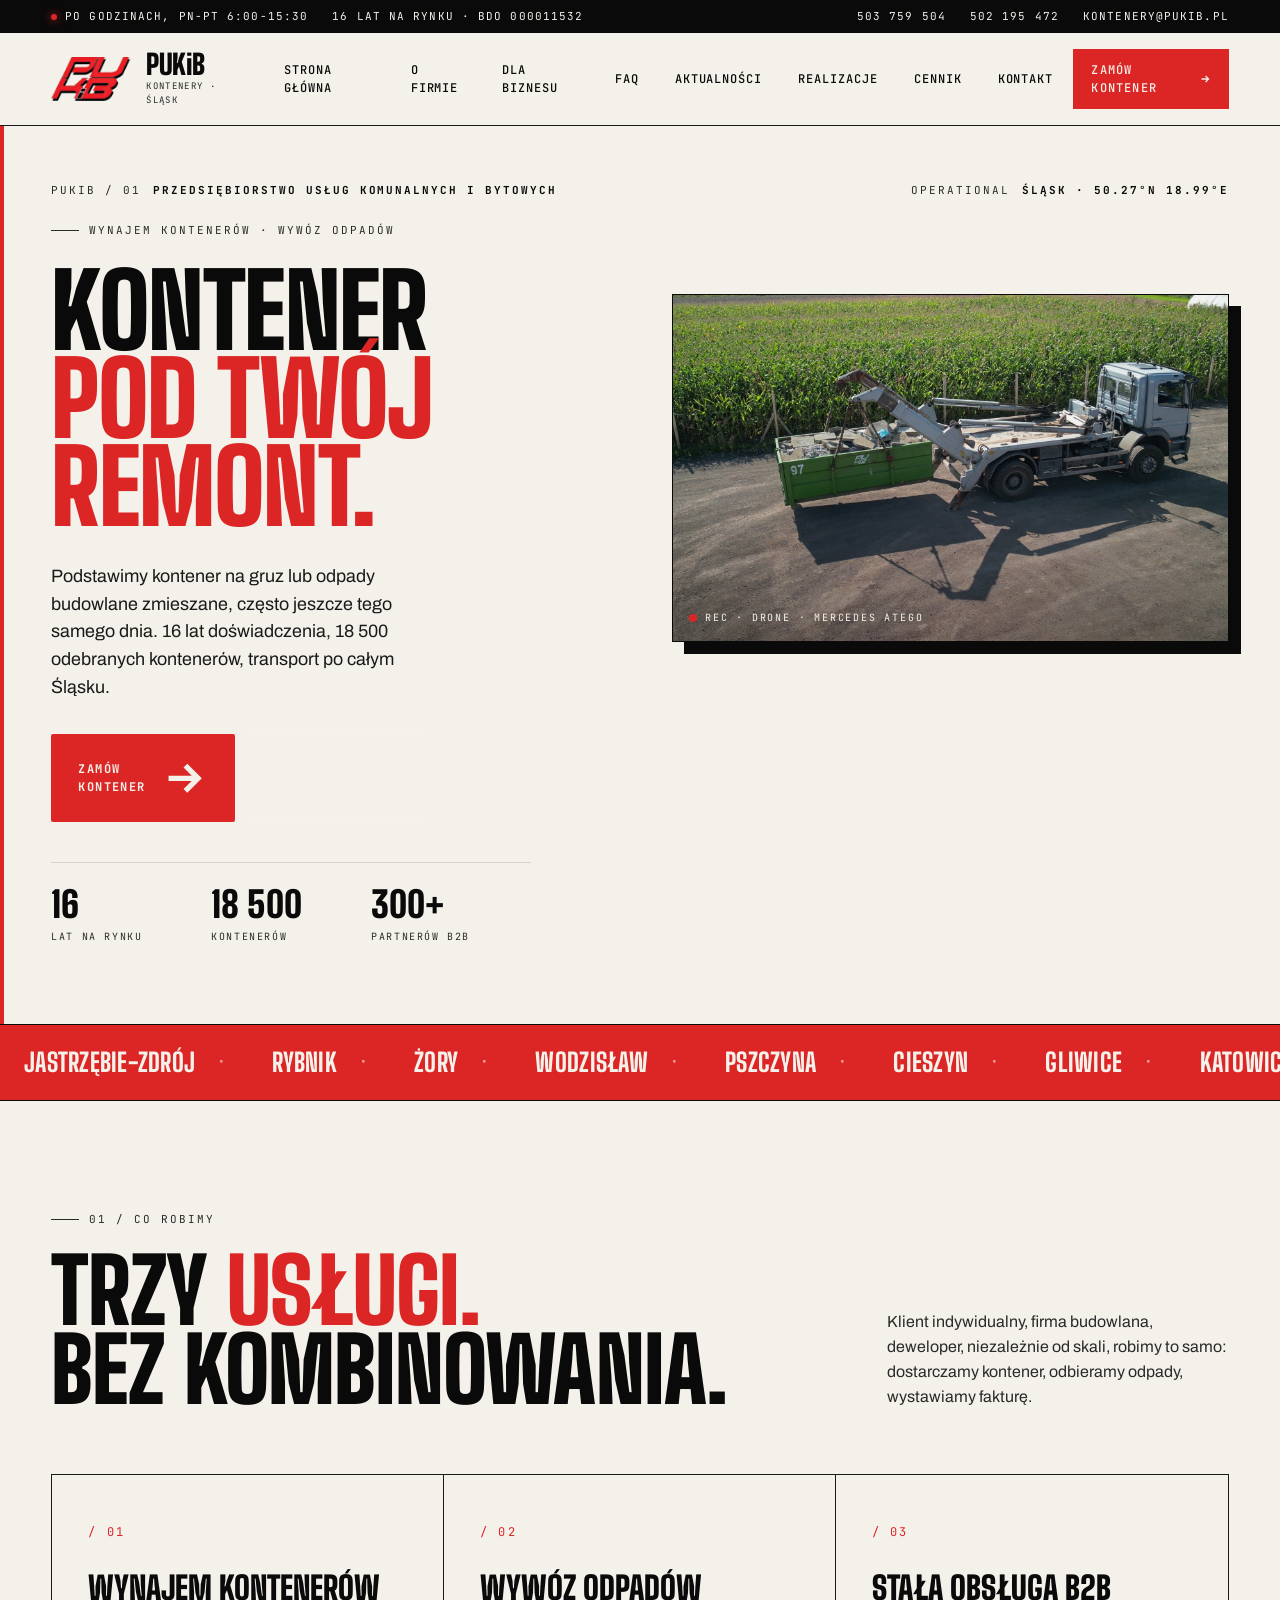
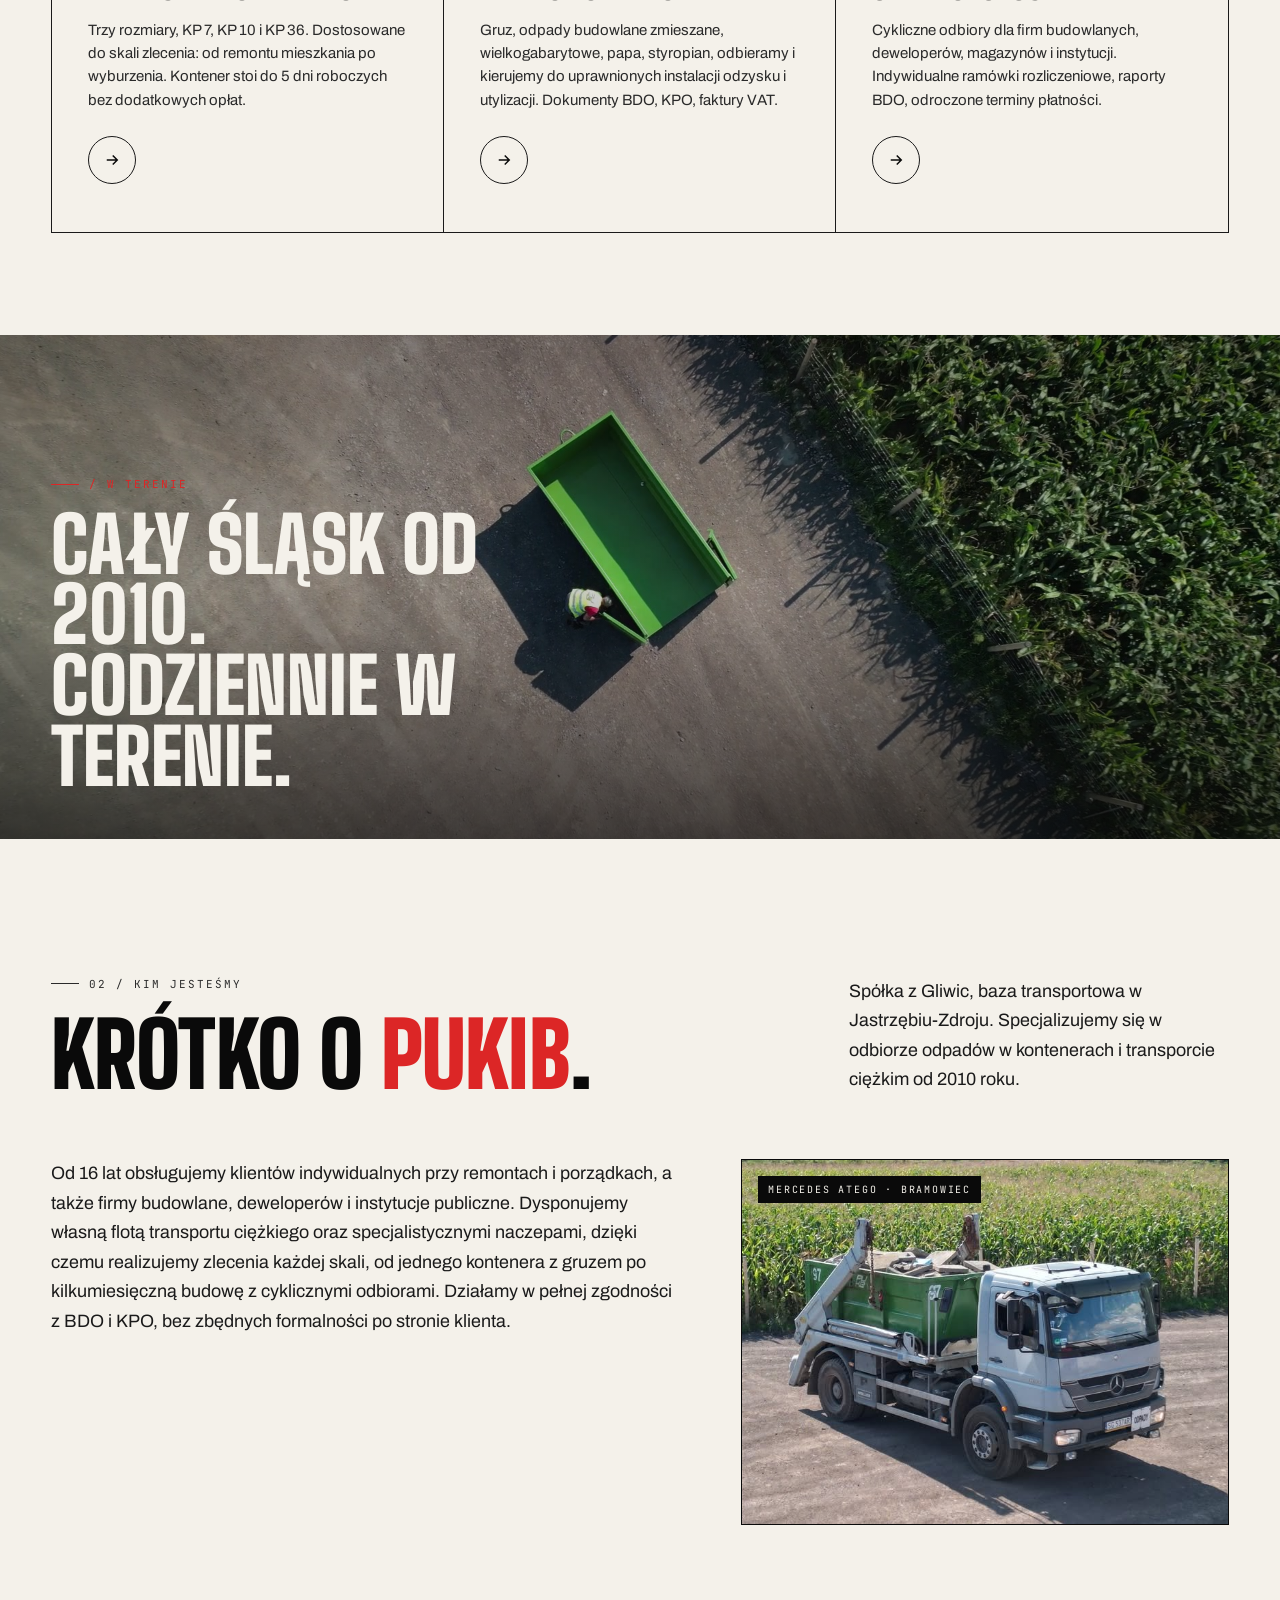
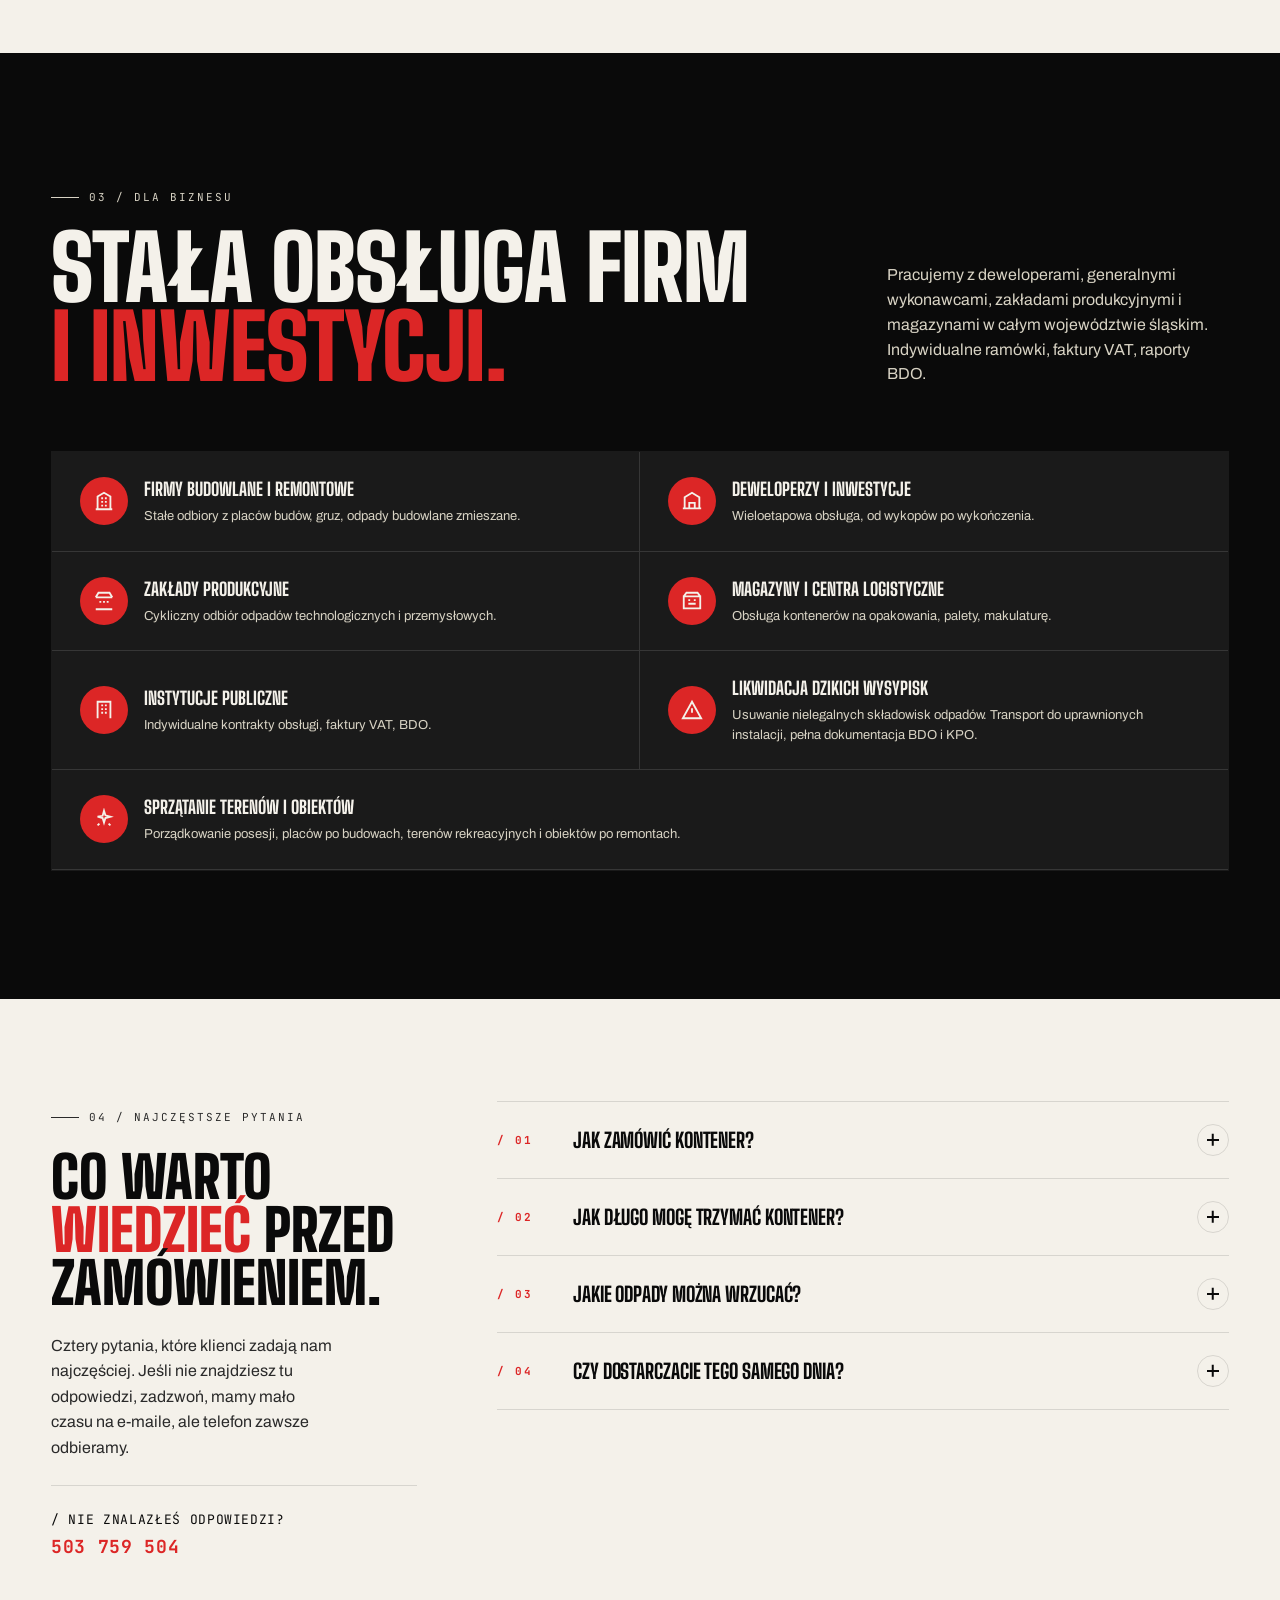
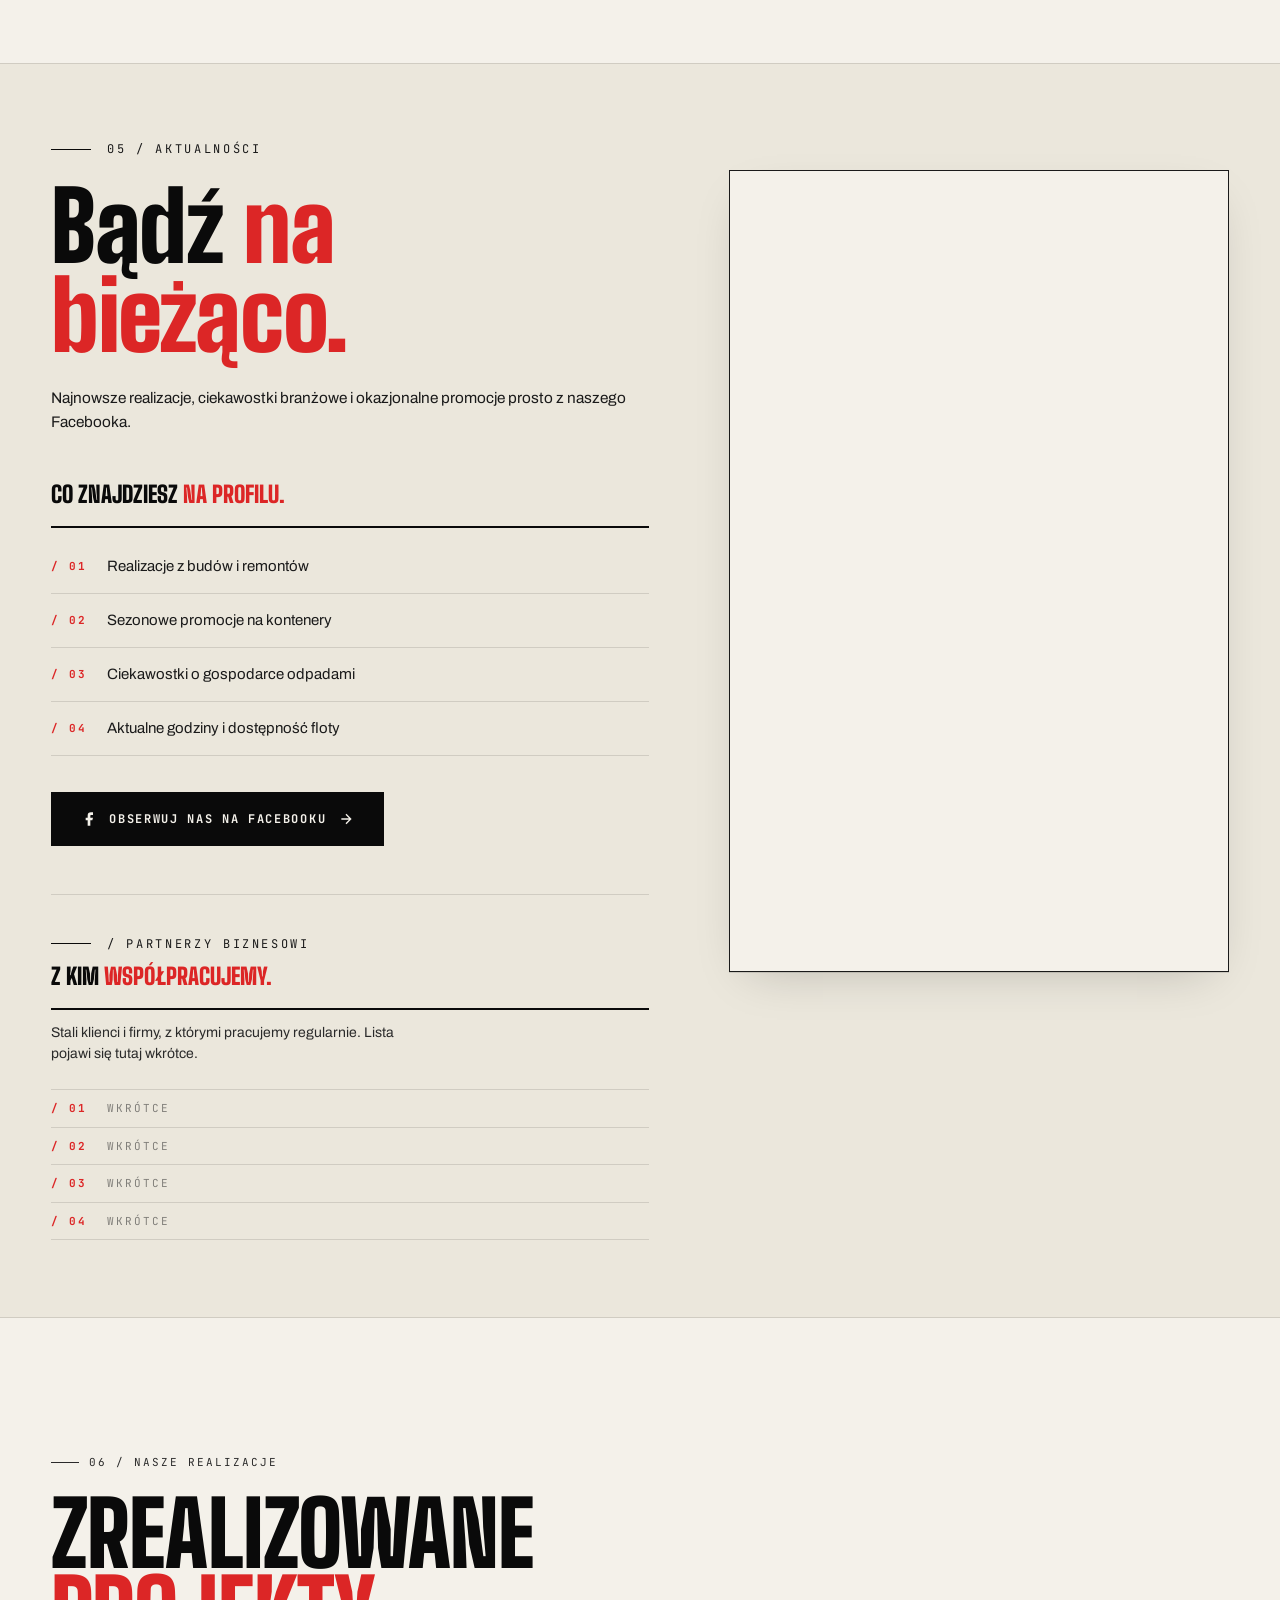
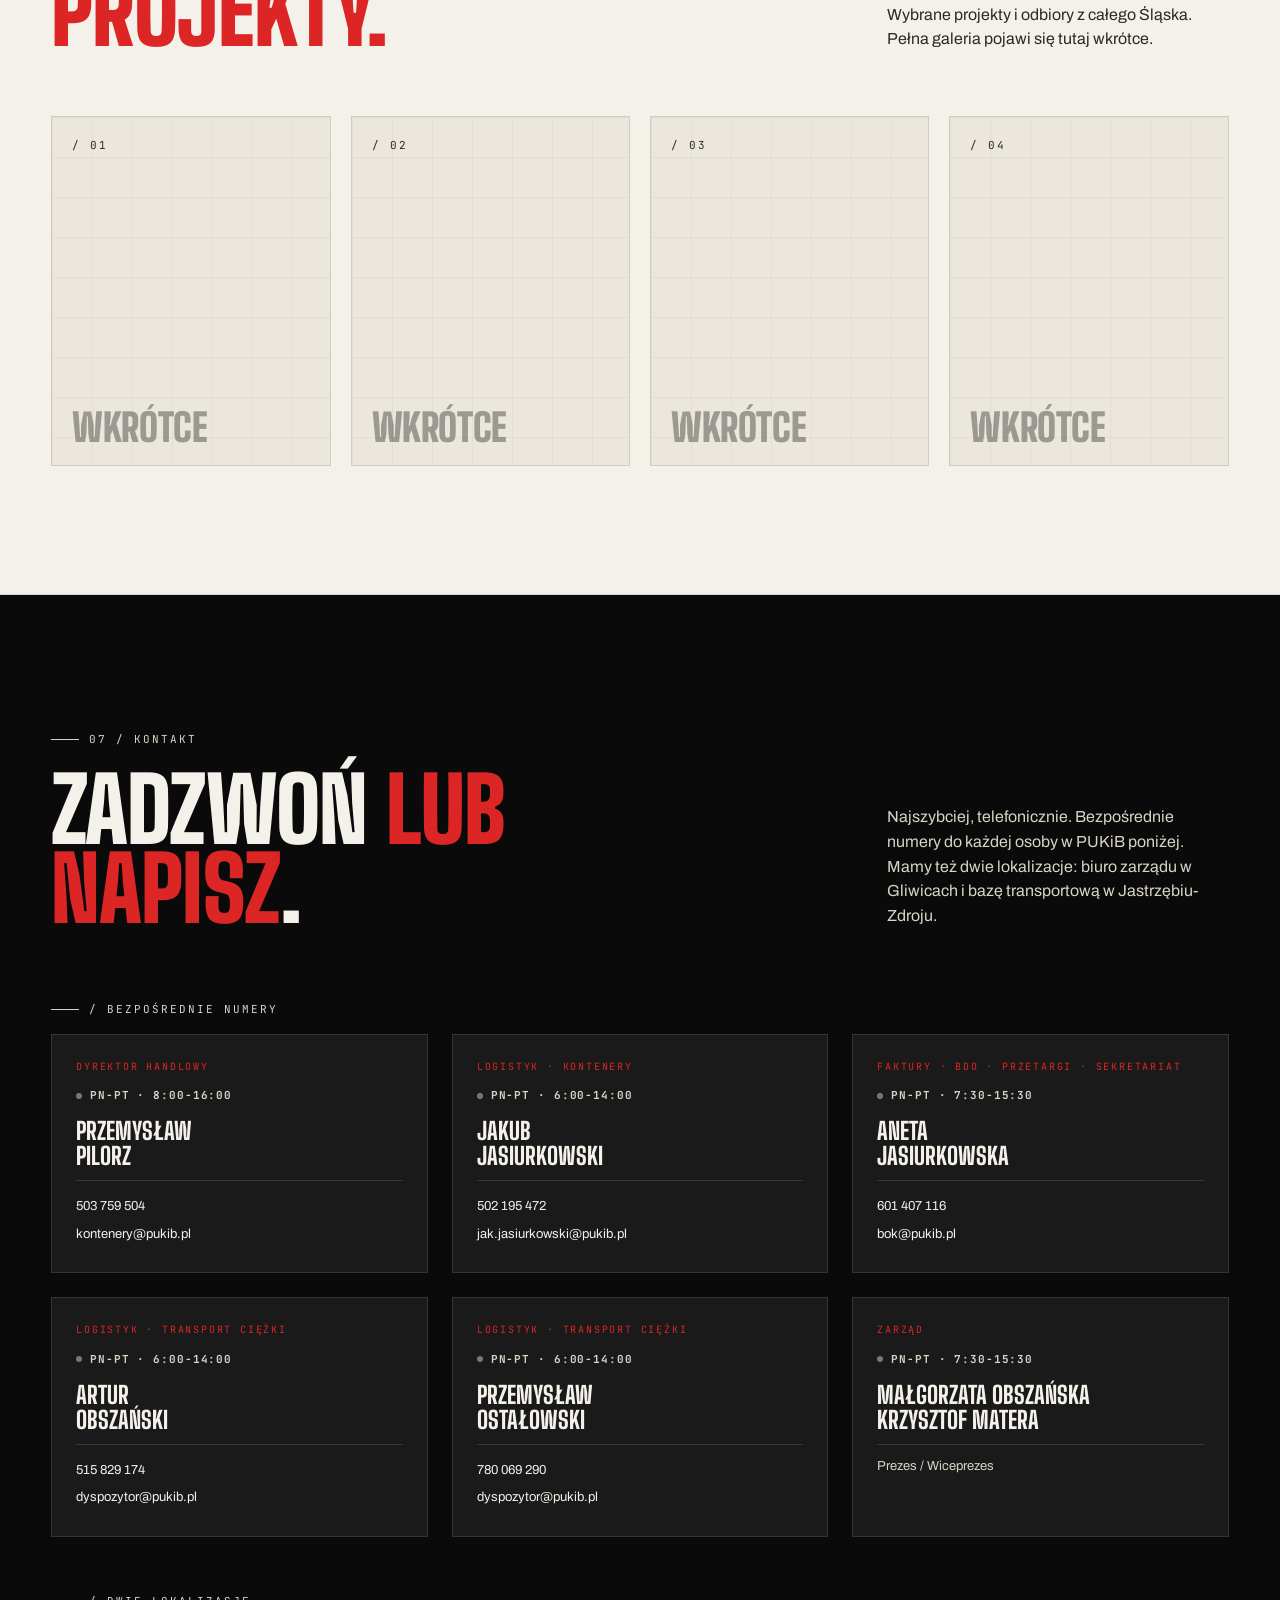
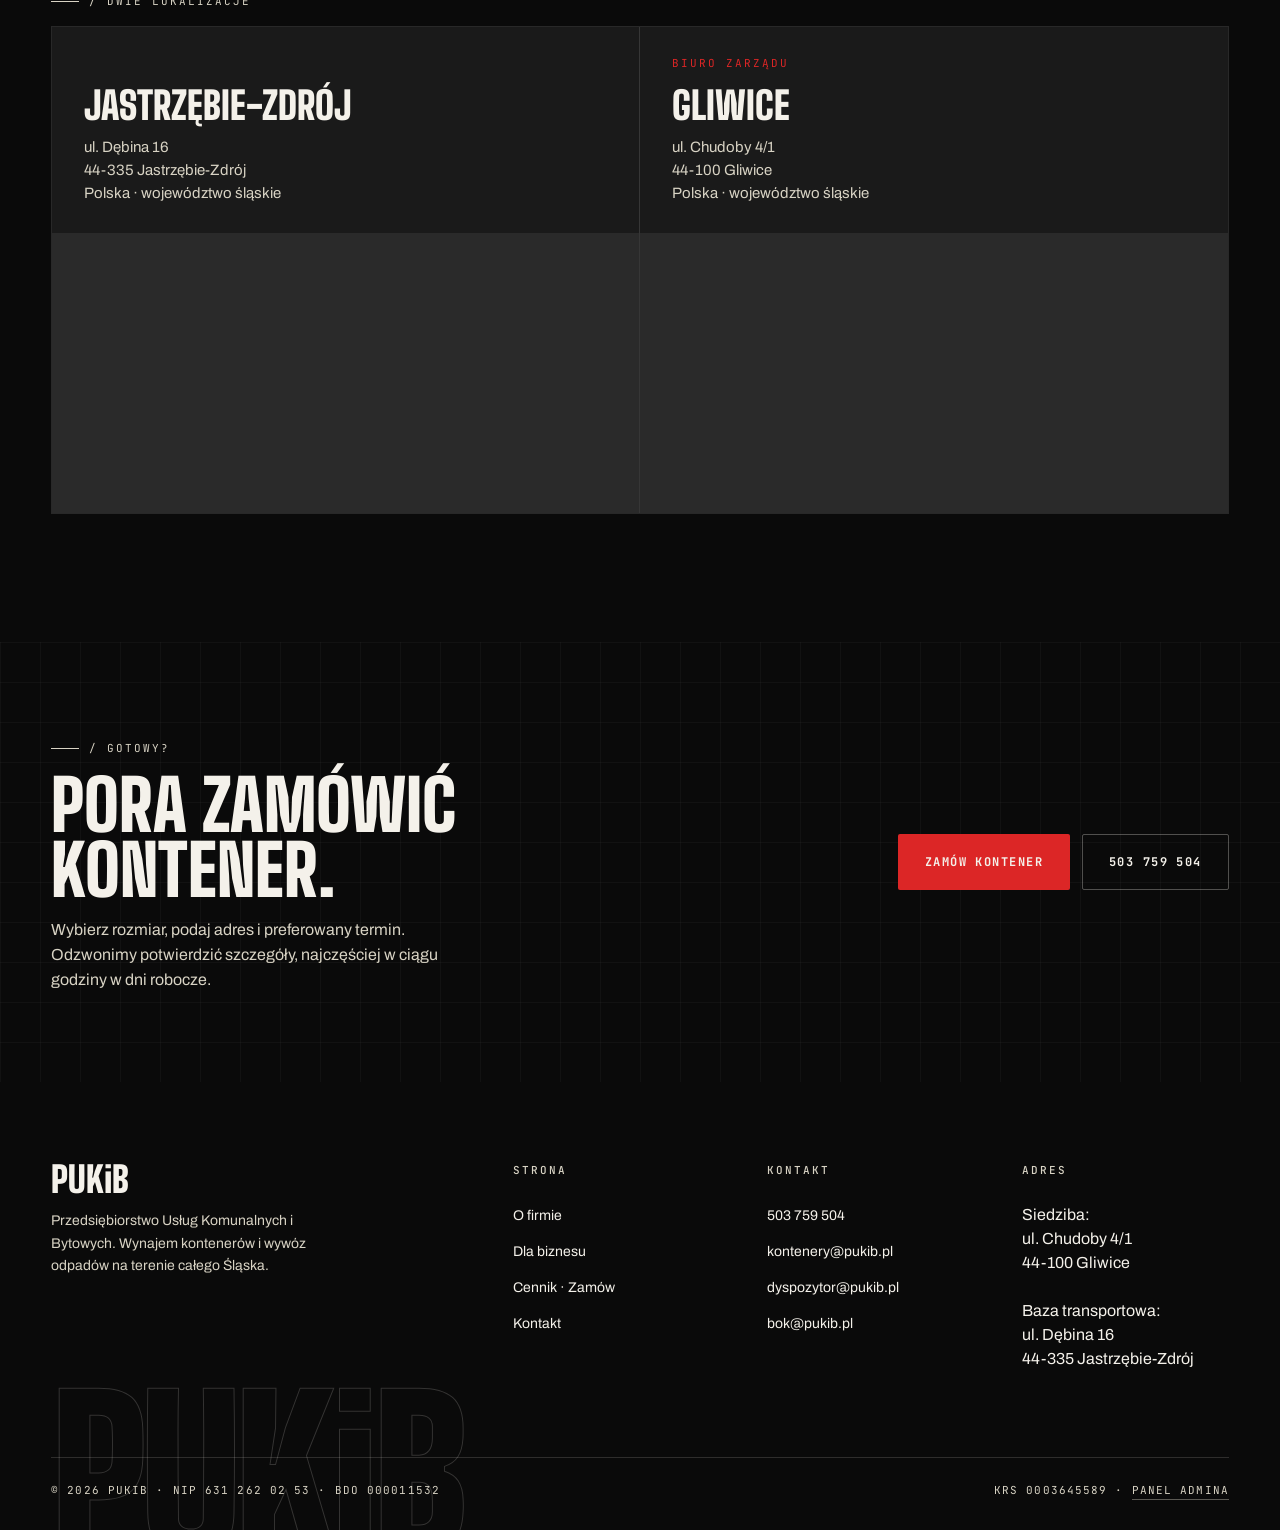
==== commit b3e3ef40: "admin panel" ====
--- a/index.html
+++ b/index.html
@@ -10,6 +10,7 @@
   <link rel="stylesheet" href="css/style.css">
   <link rel="stylesheet" href="css/home.css">
   <link rel="stylesheet" href="css/pages.css">
+  <link rel="stylesheet" href="css/admin.css">
   <link rel="icon" type="image/png" href="assets/img/logo.png">
 </head>
 <body>
@@ -294,7 +295,7 @@
             <span class="question">Jak zamówić kontener?</span>
             <span class="toggle" aria-hidden="true"></span>
           </button>
-          <div class="faq-a"><div class="faq-a-inner"><p>Najszybciej, telefonicznie pod numerem <a href="tel:503759504" style="color:var(--red);font-weight:700;">503 759 504</a>. Możesz też napisać na <a href="mailto:kontenery@pukib.pl" style="color:var(--red);font-weight:700;">kontenery@pukib.pl</a> lub skorzystać z <a href="cennik.html#zamow" style="color:var(--red);font-weight:700;">formularza zamówienia</a>. Zwykle odpowiadamy w ciągu godziny w dni robocze.</p></div></div>
+          <div class="faq-a"><div class="faq-a-inner"><p>Najszybciej, telefonicznie pod numerem <a href="tel:503759504" style="color:var(--red);font-weight:700;">503 759 504</a> lub <a href="tel:502195472" style="color:var(--red);font-weight:700;">502 195 472</a>. Możesz też napisać na <a href="mailto:kontenery@pukib.pl" style="color:var(--red);font-weight:700;">kontenery@pukib.pl</a> lub skorzystać z <a href="cennik.html#zamow" style="color:var(--red);font-weight:700;">formularza zamówienia</a>. Zwykle odpowiadamy w ciągu godziny w dni robocze.</p></div></div>
         </div>
 
         <div class="faq-item">
@@ -312,7 +313,7 @@
             <span class="question">Jakie odpady można wrzucać?</span>
             <span class="toggle" aria-hidden="true"></span>
           </button>
-          <div class="faq-a"><div class="faq-a-inner"><p>Odpady, nie śmieci komunalne. Należy pamiętać o niemieszaniu poszczególnych frakcji odpadów, dokładny rodzaj uzgadniamy przy zamawianiu kontenera. Odbieramy gruz, odpady budowlane zmieszane, wielkogabarytowe oraz zielone (gałęzie, trawa). Papa, styropian, wełna mineralna, makulatura, tworzywa i szkło, w tych przypadkach prosimy o kontakt w celu indywidualnej wyceny.</p></div></div>
+          <div class="faq-a"><div class="faq-a-inner"><p>Odbieramy odpady budowlane zmieszane, gruz, wielkogabarytowe oraz zielone (gałęzie, trawa). Należy pamiętać o niemieszaniu poszczególnych frakcji odpadów, dokładny rodzaj uzgadniamy przy zamawianiu kontenera. Papę, styropian, wełnę mineralną, makulaturę, tworzywa sztuczne i szkło również odbieramy, w tych przypadkach prosimy o kontakt w celu indywidualnej wyceny.</p></div></div>
         </div>
 
         <div class="faq-item">
@@ -596,11 +597,12 @@
       <div class="footer-mega" aria-hidden="true">PUKiB</div>
       <div class="footer-bottom">
         <span>© <span id="year">2026</span> PUKiB · NIP 631 262 02 53 · BDO 000011532</span>
-        <span>KRS 0003645589 · Kapitał 100 000 PLN</span>
+        <span>KRS 0003645589 · <button type="button" class="admin-trigger" data-admin-trigger>Panel admina</button></span>
       </div>
     </div>
   </footer>
 
+  <script src="js/admin.js"></script>
   <script src="js/main.js"></script>
   <script>document.getElementById('year').textContent = new Date().getFullYear();</script>
 </body>
--- a/css/home.css
+++ b/css/home.css
@@ -933,6 +933,7 @@
 
 .location-map {
   margin: 0 -32px;
+  margin-top: auto;
   height: 280px;
   background: var(--ink-3);
   position: relative;
--- a/css/pages.css
+++ b/css/pages.css
@@ -165,15 +165,18 @@
 
 .zones-grid {
   display: grid;
-  grid-template-columns: repeat(3, 1fr);
+  grid-template-columns: repeat(4, 1fr);
   gap: 20px;
   margin-bottom: 64px;
 }
 
-@media (max-width: 900px) { .zones-grid { grid-template-columns: 1fr; } }
+@media (max-width: 1100px) { .zones-grid { grid-template-columns: repeat(2, 1fr); } }
+@media (max-width: 600px) { .zones-grid { grid-template-columns: 1fr; } }
 
 /* ---------- Order form ---------- */
 .order-section { background: var(--ink); color: var(--paper); position: relative; overflow: hidden; }
+
+.order-section .section-intro { color: var(--paper-3); }
 
 .order-section::before {
   content: 'ZAMÓWIENIE';
@@ -292,11 +295,12 @@
 
 .zone-row {
   display: grid;
-  grid-template-columns: repeat(3, 1fr);
+  grid-template-columns: repeat(4, 1fr);
   gap: 8px;
 }
 
-@media (max-width: 700px) { .zone-row { grid-template-columns: 1fr; } }
+@media (max-width: 700px) { .zone-row { grid-template-columns: repeat(2, 1fr); } }
+@media (max-width: 400px) { .zone-row { grid-template-columns: 1fr; } }
 
 .zone-btn {
   background: transparent;
@@ -842,3 +846,100 @@
 .order-viz-mini-svg .stage.active {
   opacity: 1;
 }
+
+/* =========================================================
+   Order step 4 - download/upload form (cennik)
+   ========================================================= */
+
+.order-form-intro {
+  color: var(--paper-3);
+  font-size: 14px;
+  line-height: 1.55;
+  margin-bottom: 16px;
+  max-width: 60ch;
+}
+
+.form-actions {
+  display: grid;
+  grid-template-columns: 1fr 1fr;
+  gap: 12px;
+  margin-bottom: 14px;
+}
+
+@media (max-width: 600px) {
+  .form-actions { grid-template-columns: 1fr; }
+}
+
+.form-download-btn,
+.form-upload-btn {
+  display: flex;
+  align-items: center;
+  justify-content: center;
+  gap: 12px;
+  width: 100%;
+  padding: 16px 18px;
+  border: 1px dashed rgba(244,241,234,0.35);
+  background: transparent;
+  color: var(--paper);
+  font-family: var(--font-mono);
+  font-size: 12px;
+  font-weight: 700;
+  letter-spacing: 0.1em;
+  text-transform: uppercase;
+  cursor: pointer;
+  transition: border-color 0.2s, background 0.2s, color 0.2s;
+  border-radius: var(--radius);
+  text-decoration: none;
+  box-sizing: border-box;
+  position: relative;
+}
+
+.form-download-btn:hover,
+.form-upload-btn:hover {
+  border-color: var(--red);
+  border-style: solid;
+  background: rgba(220,38,38,0.06);
+}
+
+.form-download-btn svg,
+.form-upload-btn svg {
+  width: 18px;
+  height: 18px;
+  flex-shrink: 0;
+}
+
+.form-upload-btn input[type="file"] {
+  position: absolute;
+  width: 1px;
+  height: 1px;
+  opacity: 0;
+  pointer-events: none;
+}
+
+.form-upload-btn > span,
+.form-download-btn > span {
+  flex: 0 1 auto;
+  min-width: 0;
+  overflow: hidden;
+  text-overflow: ellipsis;
+  white-space: nowrap;
+}
+
+.form-upload-btn.has-file {
+  border-style: solid;
+  border-color: var(--red);
+  background: rgba(220,38,38,0.08);
+}
+
+.form-upload-hint {
+  font-family: var(--font-mono);
+  font-size: 11px;
+  letter-spacing: 0.05em;
+  color: var(--paper-3);
+  line-height: 1.55;
+}
+
+.form-upload-hint strong {
+  color: var(--paper);
+  font-weight: 700;
+}
--- a/css/admin.css
+++ b/css/admin.css
@@ -0,0 +1,461 @@
+/* =========================================================
+   PUKiB Admin Panel - styling
+   Spójny z industrial editorial design system reszty serwisu
+   ========================================================= */
+
+/* Link "Panel admina" w stopce */
+.admin-trigger {
+  background: none;
+  border: none;
+  color: inherit;
+  font: inherit;
+  letter-spacing: inherit;
+  text-transform: inherit;
+  cursor: pointer;
+  padding: 0;
+  position: relative;
+  transition: color 0.2s;
+}
+
+.admin-trigger::after {
+  content: '';
+  position: absolute;
+  left: 0; right: 0; bottom: -2px;
+  height: 1px;
+  background: currentColor;
+  opacity: 0.4;
+  transition: opacity 0.2s;
+}
+
+.admin-trigger:hover {
+  color: var(--red);
+}
+
+.admin-trigger:hover::after {
+  opacity: 1;
+}
+
+/* Modal kontener */
+.admin-modal {
+  position: fixed;
+  inset: 0;
+  z-index: 1000;
+  display: none;
+  align-items: stretch;
+  justify-content: center;
+}
+
+.admin-modal.open {
+  display: flex;
+}
+
+.admin-overlay {
+  position: absolute;
+  inset: 0;
+  background: rgba(10, 10, 10, 0.85);
+  backdrop-filter: blur(4px);
+}
+
+.admin-shell {
+  position: relative;
+  width: 100%;
+  max-width: 920px;
+  max-height: 92vh;
+  margin: auto;
+  background: var(--paper);
+  color: var(--ink);
+  overflow-y: auto;
+  padding: 48px 56px 56px;
+  box-shadow: 0 32px 80px rgba(0,0,0,0.4);
+  border-top: 4px solid var(--red);
+}
+
+@media (max-width: 700px) {
+  .admin-shell { padding: 32px 24px 40px; max-height: 100vh; }
+}
+
+.admin-close-x {
+  position: absolute;
+  top: 16px;
+  right: 16px;
+  width: 36px;
+  height: 36px;
+  font-size: 22px;
+  line-height: 1;
+  background: transparent;
+  border: 1px solid var(--line-soft);
+  color: var(--ink);
+  cursor: pointer;
+  transition: all 0.2s;
+  z-index: 2;
+}
+
+.admin-close-x:hover {
+  background: var(--ink);
+  color: var(--paper);
+  border-color: var(--ink);
+}
+
+/* Typografia panelu */
+.admin-kicker {
+  font-family: var(--font-mono);
+  font-size: 11px;
+  letter-spacing: 0.18em;
+  text-transform: uppercase;
+  color: var(--ink-3);
+  margin-bottom: 12px;
+  display: inline-flex;
+  align-items: center;
+  gap: 10px;
+}
+
+.admin-kicker::before {
+  content: '';
+  width: 28px;
+  height: 1px;
+  background: currentColor;
+}
+
+.admin-h {
+  font-family: var(--font-display);
+  font-weight: 900;
+  font-size: clamp(36px, 5vw, 64px);
+  line-height: 0.9;
+  letter-spacing: -0.01em;
+  text-transform: uppercase;
+  margin-bottom: 16px;
+}
+
+.admin-h em {
+  font-style: normal;
+  color: var(--red);
+}
+
+.admin-intro {
+  color: var(--ink-3);
+  font-size: 15px;
+  line-height: 1.55;
+  margin-bottom: 28px;
+  max-width: 50ch;
+}
+
+/* Login screen */
+.admin-login-form {
+  display: flex;
+  gap: 12px;
+  margin-bottom: 16px;
+  align-items: flex-end;
+  flex-wrap: wrap;
+}
+
+.admin-field {
+  display: flex;
+  flex-direction: column;
+  gap: 8px;
+  flex: 1;
+  min-width: 220px;
+}
+
+.admin-field span {
+  font-family: var(--font-mono);
+  font-size: 11px;
+  letter-spacing: 0.18em;
+  text-transform: uppercase;
+  color: var(--ink-3);
+}
+
+.admin-field input {
+  padding: 14px 16px;
+  border: 1px solid var(--line);
+  background: var(--paper);
+  color: var(--ink);
+  font-family: inherit;
+  font-size: 15px;
+  transition: border-color 0.2s;
+}
+
+.admin-field input:focus {
+  outline: none;
+  border-color: var(--red);
+}
+
+.admin-error {
+  color: var(--red);
+  font-size: 13px;
+  font-family: var(--font-mono);
+  letter-spacing: 0.1em;
+  margin-top: 8px;
+}
+
+/* Tabs */
+.admin-tabs {
+  display: flex;
+  gap: 0;
+  margin-bottom: 28px;
+  border-bottom: 1px solid var(--line-soft);
+  flex-wrap: wrap;
+}
+
+.admin-tabs button {
+  background: none;
+  border: none;
+  font-family: var(--font-mono);
+  font-size: 12px;
+  font-weight: 700;
+  letter-spacing: 0.12em;
+  text-transform: uppercase;
+  color: var(--ink-3);
+  padding: 14px 20px;
+  cursor: pointer;
+  position: relative;
+  transition: color 0.2s;
+}
+
+.admin-tabs button:hover {
+  color: var(--ink);
+}
+
+.admin-tabs button.active {
+  color: var(--ink);
+}
+
+.admin-tabs button.active::after {
+  content: '';
+  position: absolute;
+  left: 0; right: 0; bottom: -1px;
+  height: 2px;
+  background: var(--red);
+}
+
+/* Panel content */
+.admin-panel {
+  padding: 4px 0;
+}
+
+.admin-panel[hidden] {
+  display: none;
+}
+
+.admin-panel-intro {
+  color: var(--ink-3);
+  font-size: 14px;
+  line-height: 1.55;
+  margin-bottom: 20px;
+  max-width: 60ch;
+}
+
+.admin-rows {
+  display: flex;
+  flex-direction: column;
+  gap: 14px;
+  margin-bottom: 24px;
+}
+
+.admin-row {
+  display: grid;
+  grid-template-columns: 1fr 1fr;
+  gap: 16px;
+  align-items: center;
+  padding-bottom: 12px;
+  border-bottom: 1px solid var(--line-soft);
+}
+
+@media (max-width: 600px) {
+  .admin-row { grid-template-columns: 1fr; gap: 6px; }
+}
+
+.admin-row-label {
+  font-family: var(--font-mono);
+  font-size: 11px;
+  letter-spacing: 0.1em;
+  text-transform: uppercase;
+  color: var(--ink-3);
+  line-height: 1.4;
+}
+
+.admin-row-input {
+  display: flex;
+  flex-direction: column;
+  gap: 4px;
+}
+
+.admin-row-input input,
+.admin-row-input textarea {
+  padding: 10px 14px;
+  border: 1px solid var(--line-soft);
+  background: var(--paper-2);
+  color: var(--ink);
+  font-family: inherit;
+  font-size: 14px;
+  transition: border-color 0.2s;
+}
+
+.admin-row-input input:focus,
+.admin-row-input textarea:focus {
+  outline: none;
+  border-color: var(--red);
+  background: var(--paper);
+}
+
+.admin-row-input textarea {
+  font-family: var(--font-mono);
+  font-size: 13px;
+  line-height: 1.5;
+  resize: vertical;
+}
+
+.admin-input-hint {
+  font-family: var(--font-mono);
+  font-size: 10px;
+  letter-spacing: 0.1em;
+  text-transform: uppercase;
+  color: var(--ink-3);
+  opacity: 0.7;
+}
+
+/* Strefy grid */
+.admin-zones-grid {
+  display: grid;
+  grid-template-columns: 1fr 1fr;
+  gap: 24px;
+  margin-bottom: 24px;
+}
+
+@media (max-width: 700px) {
+  .admin-zones-grid { grid-template-columns: 1fr; }
+}
+
+.admin-zone-card {
+  background: var(--paper-2);
+  padding: 20px;
+  border: 1px solid var(--line-soft);
+}
+
+.admin-zone-head {
+  font-family: var(--font-mono);
+  font-size: 11px;
+  letter-spacing: 0.18em;
+  text-transform: uppercase;
+  color: var(--red);
+  margin-bottom: 16px;
+}
+
+.admin-zone-card .admin-row {
+  grid-template-columns: 1fr;
+  gap: 4px;
+  border-bottom: none;
+  padding-bottom: 10px;
+}
+
+/* PDF panel */
+.admin-current {
+  font-family: var(--font-mono);
+  font-size: 13px;
+  color: var(--ink-3);
+  padding: 16px;
+  background: var(--paper-2);
+  border-left: 3px solid var(--red);
+  margin-bottom: 20px;
+  line-height: 1.5;
+}
+
+.admin-pdf-actions,
+.admin-data-actions {
+  display: flex;
+  gap: 12px;
+  flex-wrap: wrap;
+  margin-bottom: 20px;
+}
+
+.admin-warn {
+  font-family: var(--font-mono);
+  font-size: 11px;
+  letter-spacing: 0.05em;
+  color: var(--ink-3);
+  line-height: 1.55;
+  padding: 14px;
+  background: rgba(220, 38, 38, 0.06);
+  border-left: 3px solid var(--red);
+  max-width: 70ch;
+}
+
+/* Akcje, przyciski */
+.admin-actions {
+  margin-top: 8px;
+  display: flex;
+  gap: 12px;
+  flex-wrap: wrap;
+}
+
+.admin-btn {
+  display: inline-flex;
+  align-items: center;
+  justify-content: center;
+  gap: 10px;
+  padding: 14px 22px;
+  font-family: var(--font-mono);
+  font-size: 12px;
+  font-weight: 700;
+  letter-spacing: 0.12em;
+  text-transform: uppercase;
+  border: 1px solid transparent;
+  cursor: pointer;
+  text-decoration: none;
+  transition: all 0.2s;
+  border-radius: var(--radius);
+}
+
+.admin-btn-primary {
+  background: var(--red);
+  color: var(--paper);
+}
+
+.admin-btn-primary:hover {
+  background: var(--red-deep);
+}
+
+.admin-btn-secondary {
+  background: var(--ink);
+  color: var(--paper);
+}
+
+.admin-btn-secondary:hover {
+  background: var(--ink-3);
+}
+
+.admin-btn-ghost {
+  background: transparent;
+  color: var(--ink);
+  border-color: var(--line);
+}
+
+.admin-btn-ghost:hover {
+  background: var(--ink);
+  color: var(--paper);
+  border-color: var(--ink);
+}
+
+/* Status flash */
+.admin-status {
+  position: sticky;
+  bottom: 0;
+  margin-top: 24px;
+  font-family: var(--font-mono);
+  font-size: 12px;
+  font-weight: 700;
+  letter-spacing: 0.1em;
+  text-transform: uppercase;
+  color: var(--paper);
+  background: var(--ink);
+  padding: 12px 18px;
+  opacity: 0;
+  transform: translateY(8px);
+  transition: opacity 0.25s, transform 0.25s;
+  pointer-events: none;
+  border-left: 4px solid #2eea7e;
+}
+
+.admin-status.visible {
+  opacity: 1;
+  transform: translateY(0);
+}
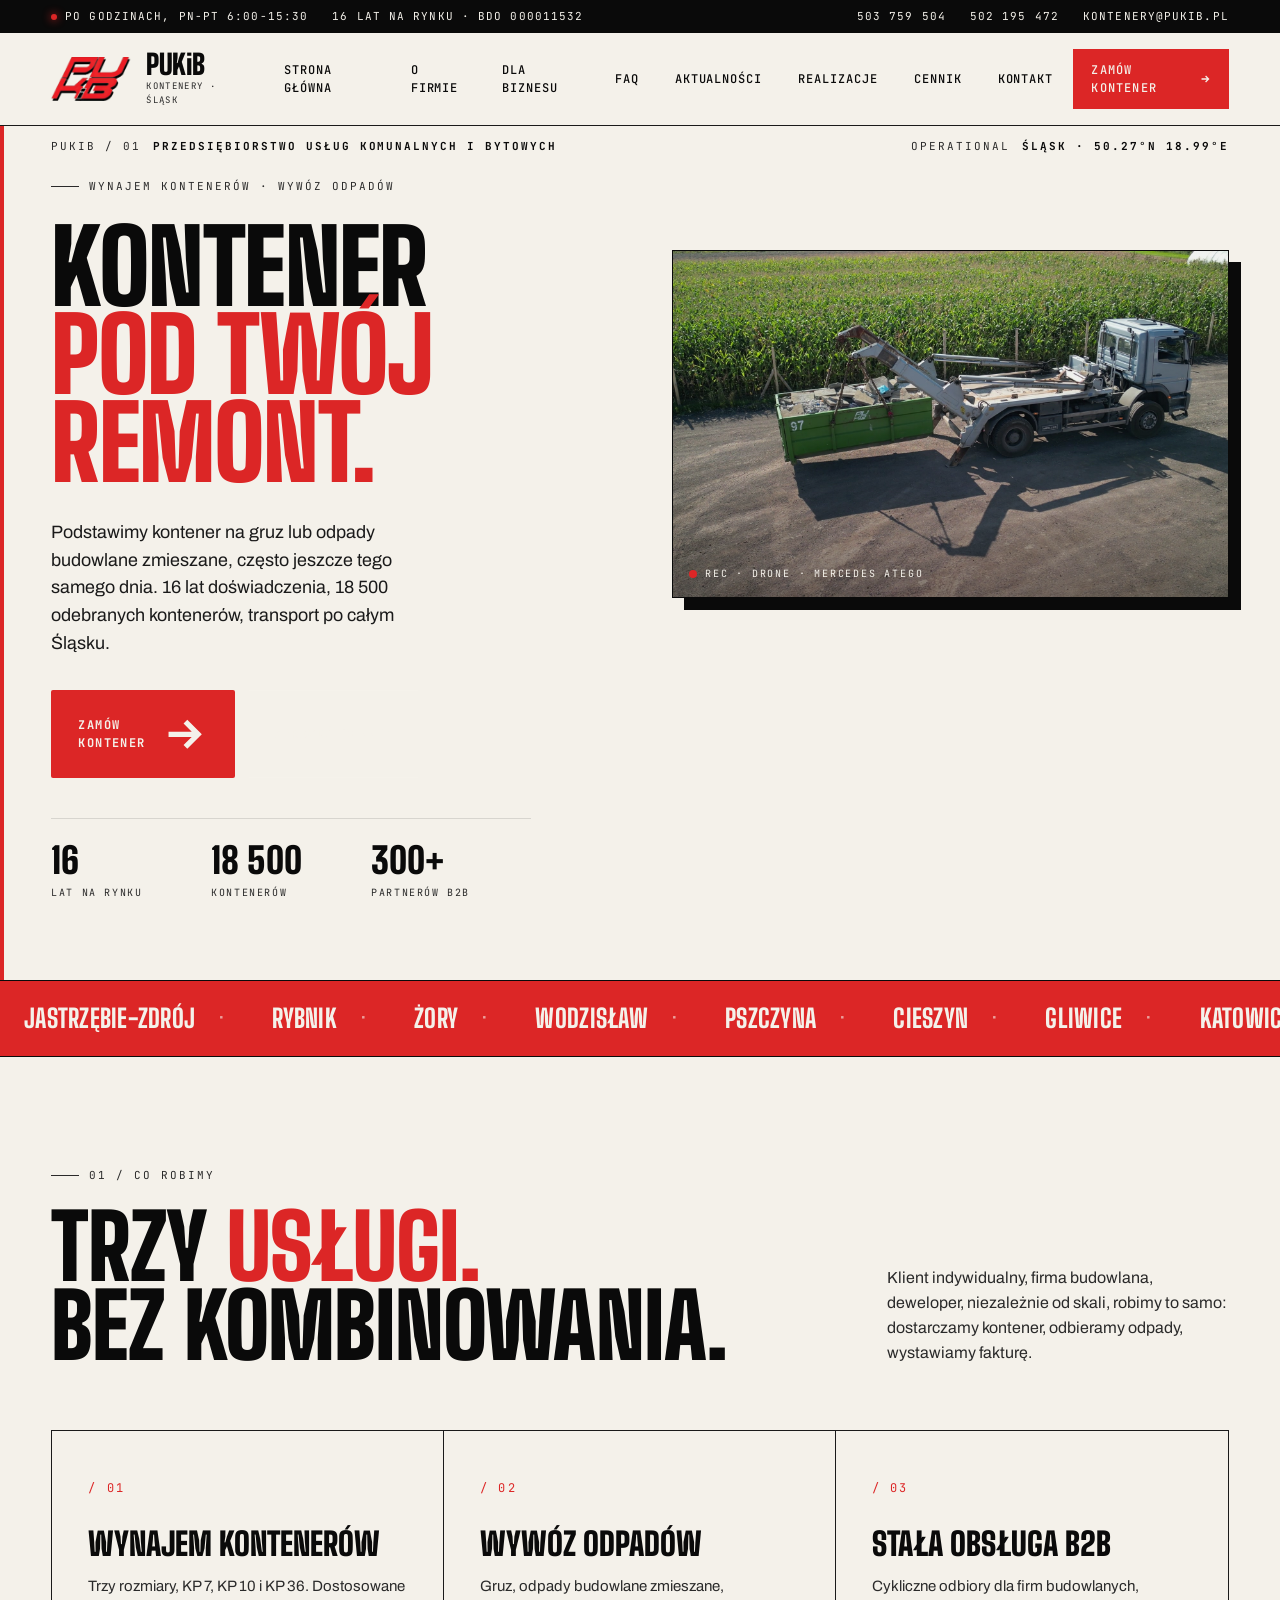
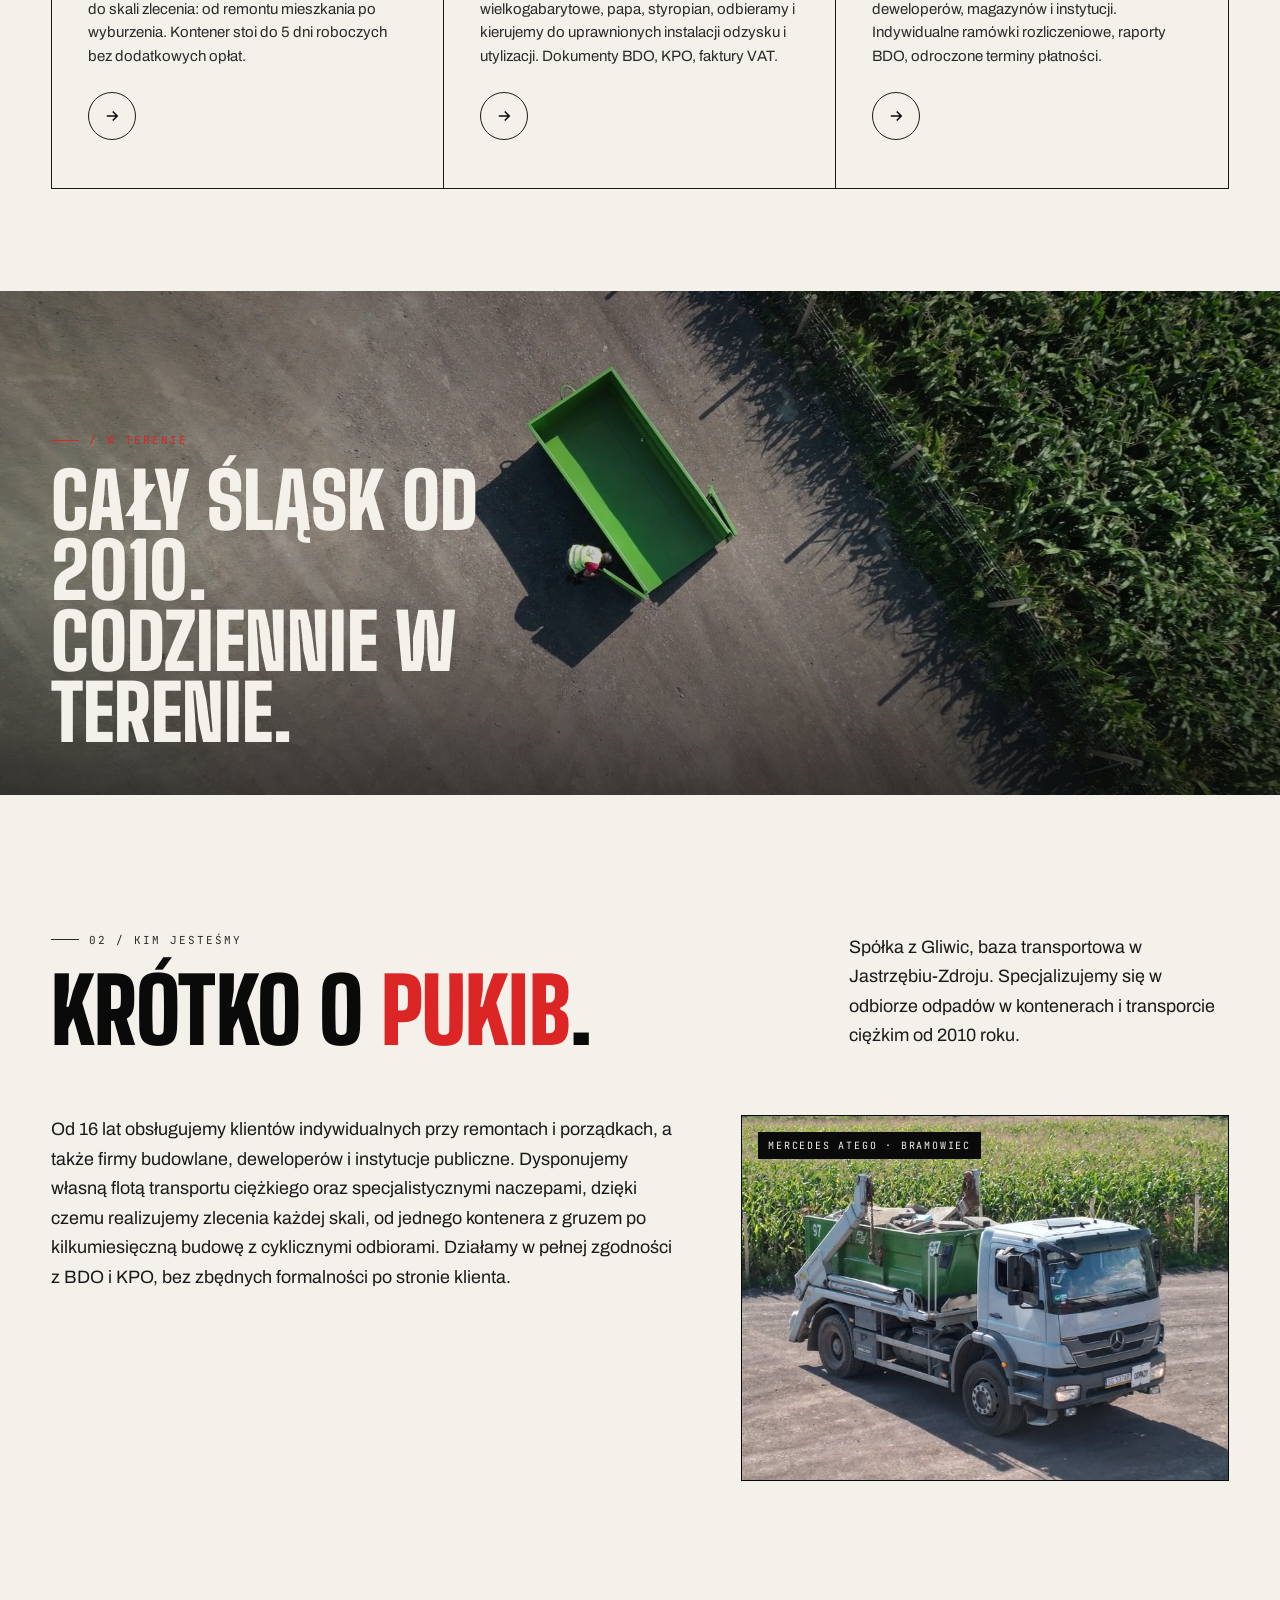
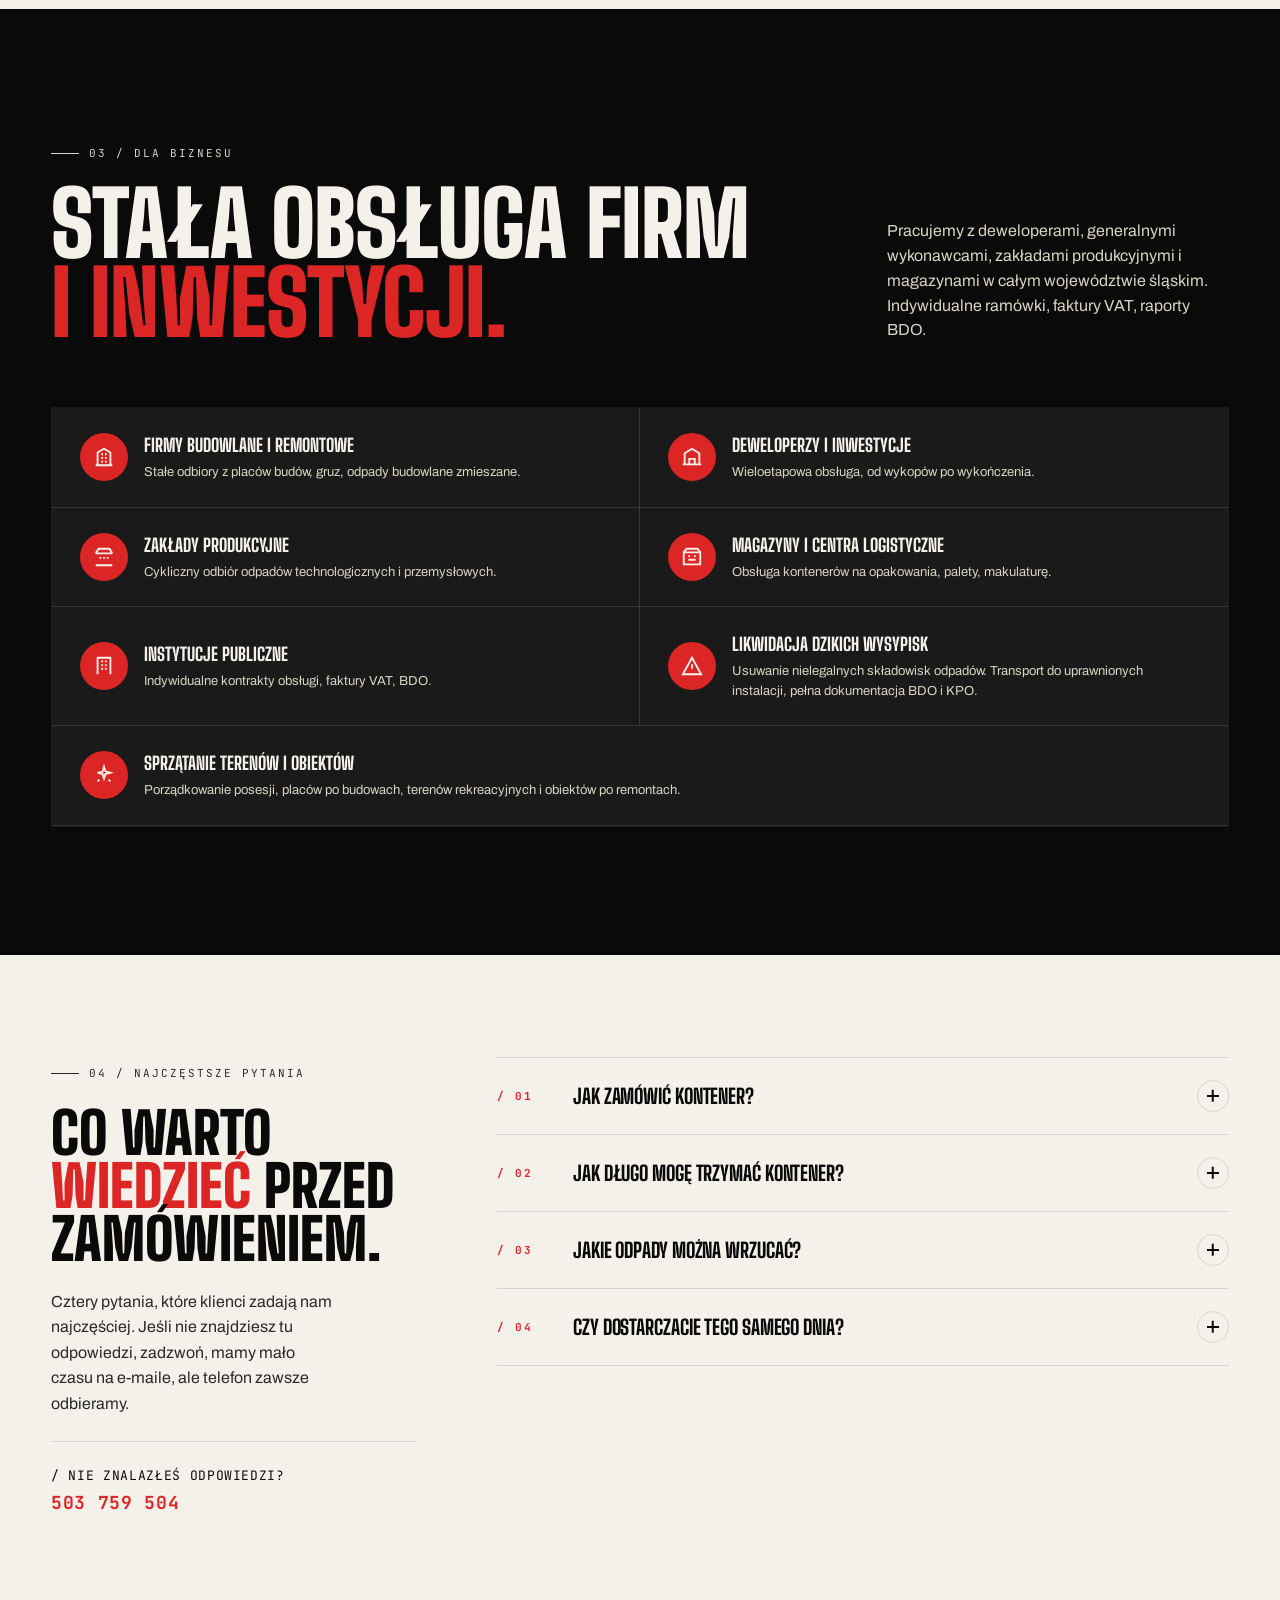
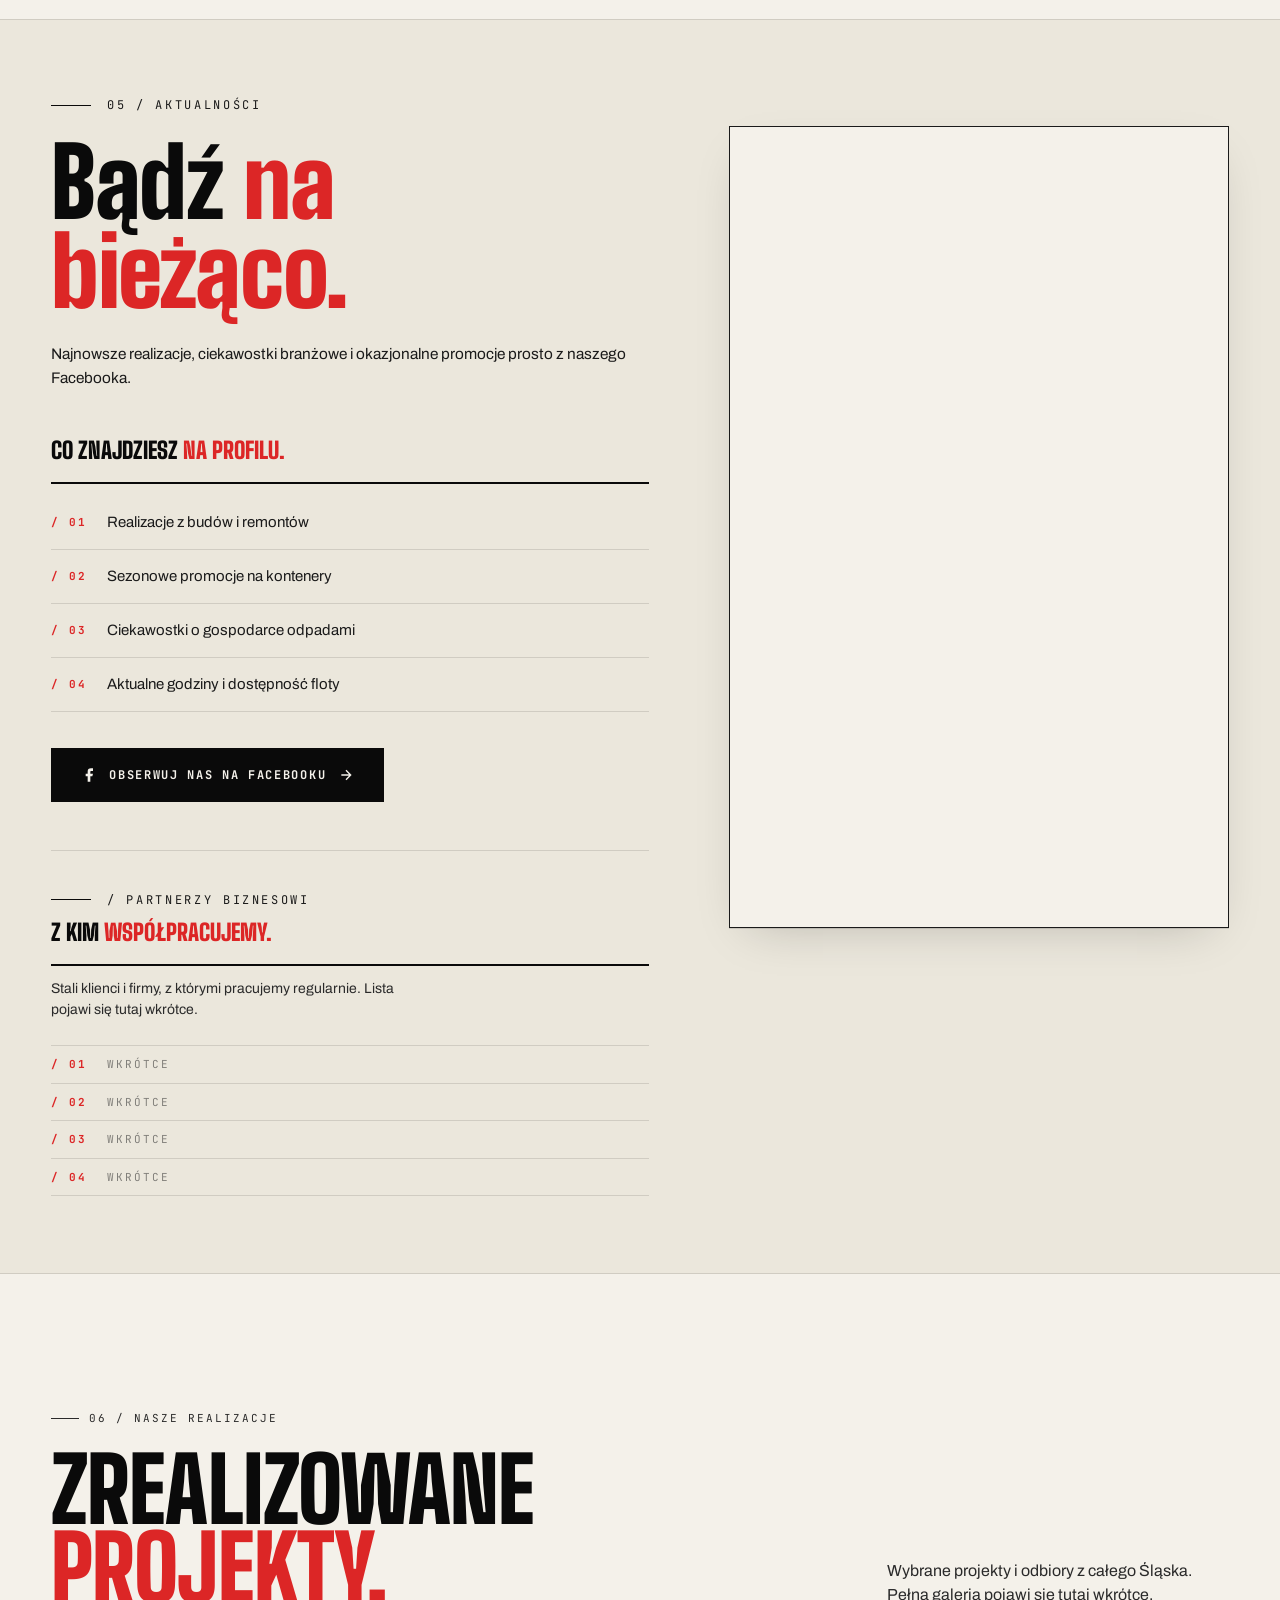
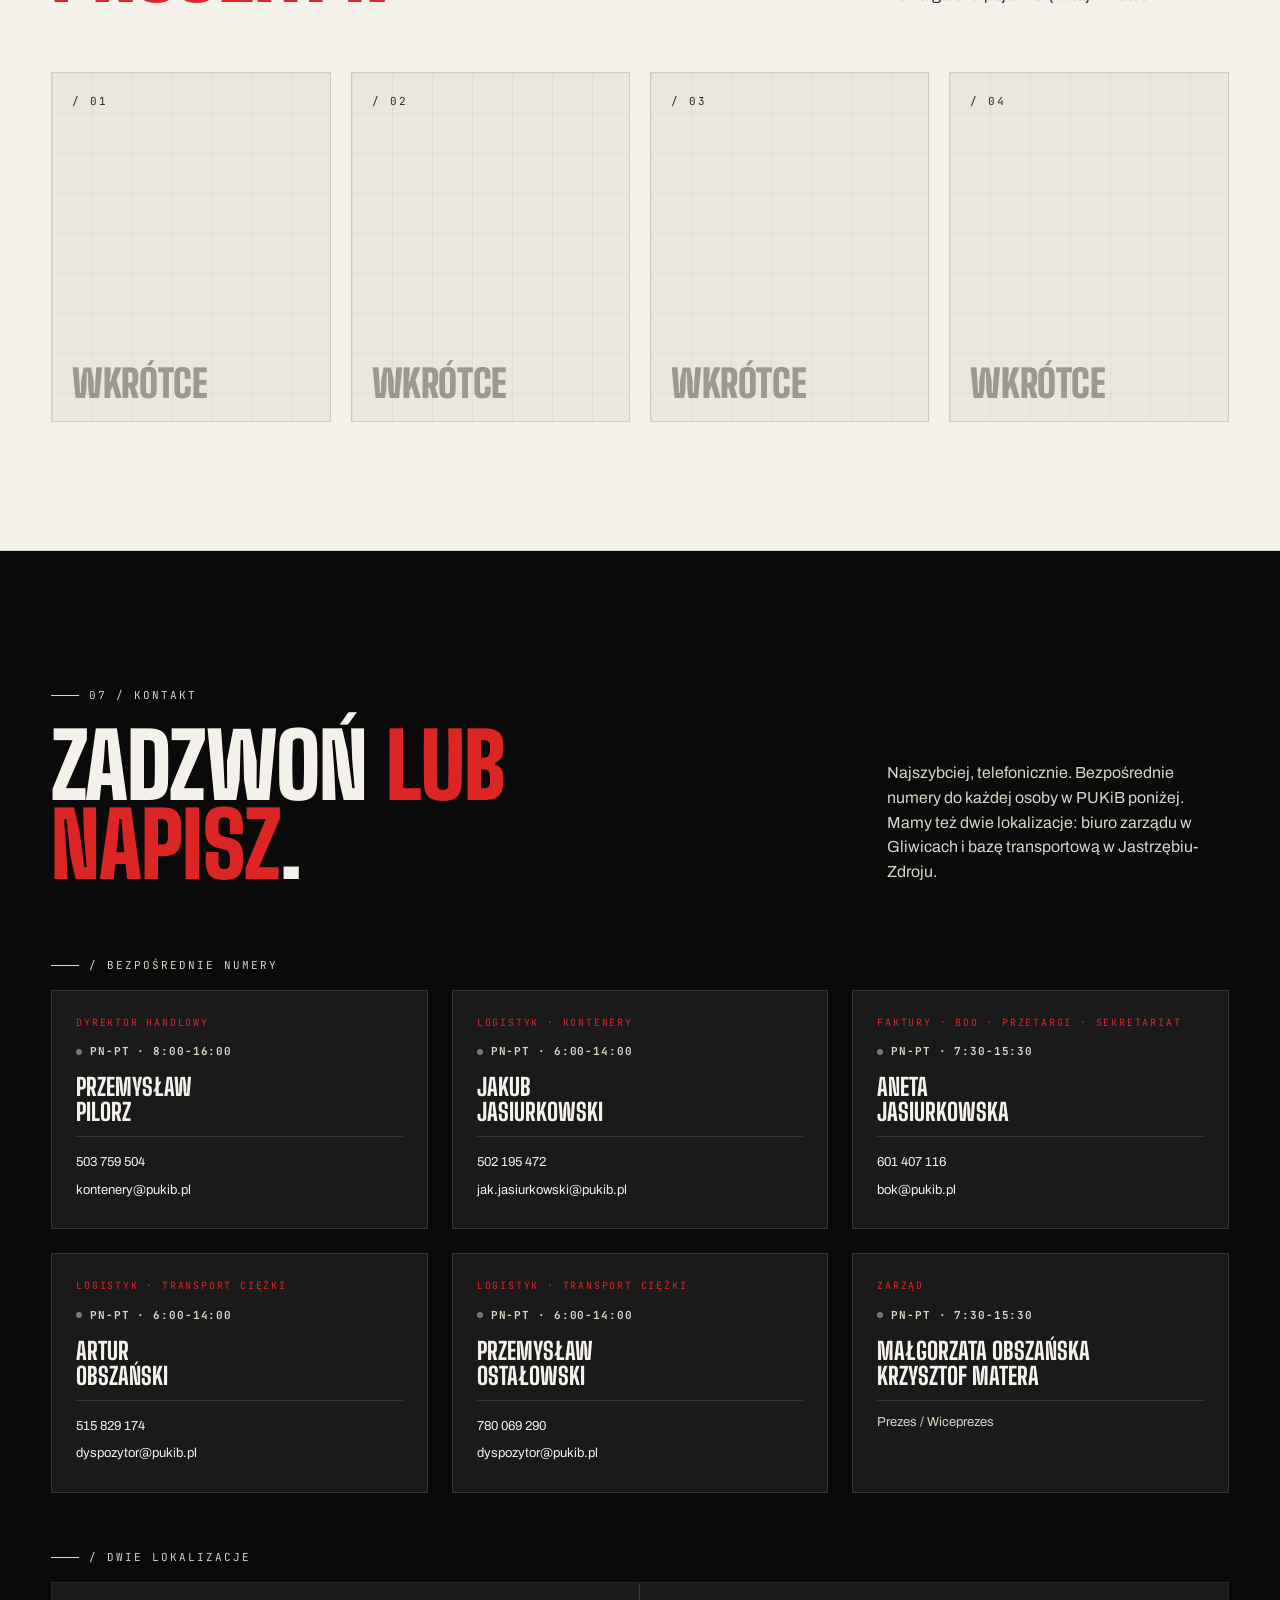
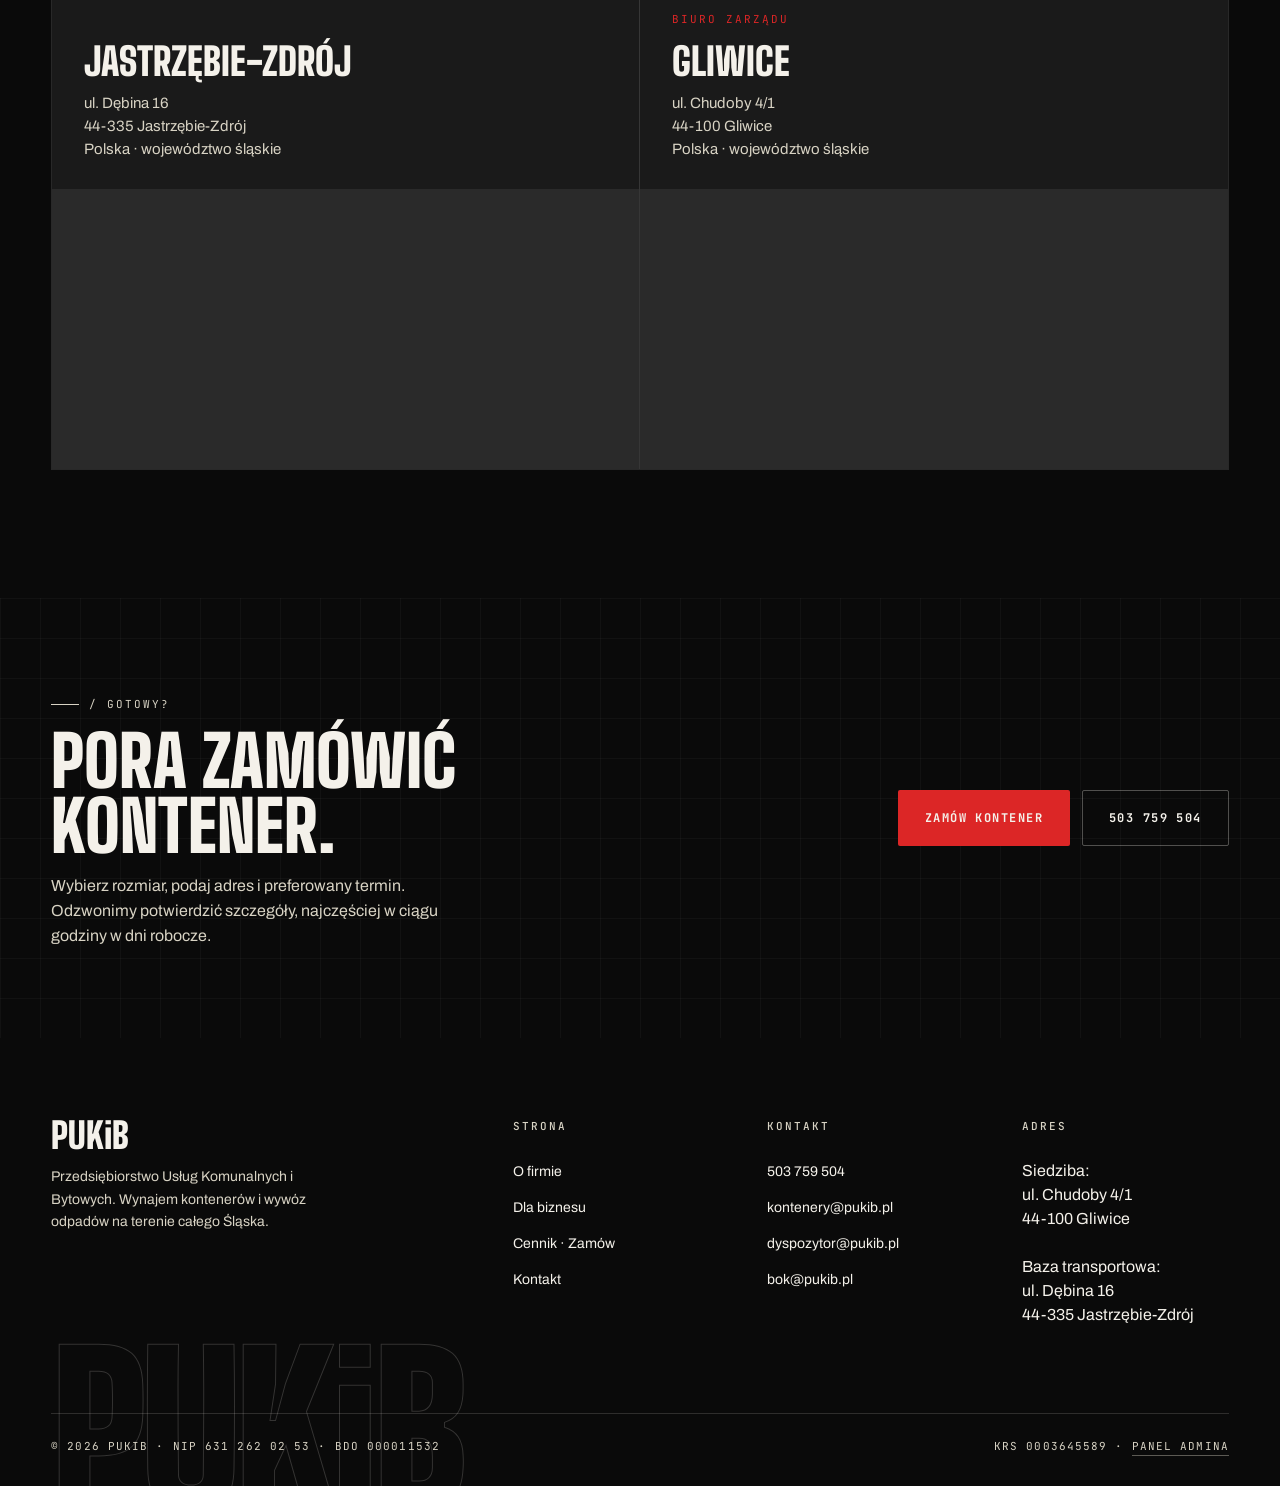
==== commit 2a9133f5: "to google icon ect" ====
--- a/index.html
+++ b/index.html
@@ -3,15 +3,170 @@
 <head>
   <meta charset="UTF-8">
   <meta name="viewport" content="width=device-width, initial-scale=1.0">
-  <title>PUKiB, Kontenery i wywóz odpadów na Śląsku</title>
-  <meta name="description" content="Wynajem kontenerów na gruz i odpady budowlane zmieszane. Wywóz odpadów z całego Śląska. 16 lat doświadczenia, 18 500 zrealizowanych zleceń.">
+
+  <!-- Primary SEO -->
+  <title>Kontener na gruz, wynajem kontenerów na odpady, PUKiB Śląsk, Gliwice, Jastrzębie-Zdrój, Rybnik</title>
+  <meta name="description" content="Wynajem kontenerów na gruz, odpady budowlane i wielkogabarytowe. Wywóz odpadów po remoncie, kontener na śmieci budowlane. Podstawienie tego samego dnia. Gliwice, Jastrzębie-Zdrój, Rybnik, Żory, Pszczyna, Cieszyn, Skoczów, Zebrzydowice. 16 lat doświadczenia, BDO 000011532.">
+  <meta name="keywords" content="kontener na gruz, wynajem kontenerów na odpady, wywóz gruzu, kontener na śmieci budowlane, kontenery budowlane, wywóz odpadów budowlanych, kontener na odpady budowlane, kontener na remont, wywóz odpadów po remoncie, kontener na gruz Jastrzębie, kontener na gruz Żory, kontener na gruz Rybnik, kontener na gruz Gliwice, kontener na gruz Cieszyn, kontener na gruz Pszczyna, kontener na gruz Skoczów, kontener na gruz Zebrzydowice, wywóz gruzu Śląsk, kontener na odpady cena, wynajem kontenera cena, tani kontener na gruz, szybki wywóz gruzu, kontener podstawienie tego samego dnia, zamów kontener online, gdzie wyrzucić odpady po remoncie, ile kosztuje kontener na gruz, jaki kontener na remont mieszkania, odpady budowlane gdzie wyrzucić, PUKiB, BDO, KP 7, KP 10, KP 36">
+  <meta name="author" content="PUKiB Sp. z o.o.">
+  <meta name="robots" content="index, follow">
+  <meta name="language" content="Polish">
+  <link rel="canonical" href="https://pukib.pl/">
+
+  <!-- Open Graph (Facebook, WhatsApp, LinkedIn) -->
+  <meta property="og:type" content="website">
+  <meta property="og:url" content="https://pukib.pl/">
+  <meta property="og:site_name" content="PUKiB">
+  <meta property="og:title" content="PUKiB, Kontenery i wywóz odpadów na Śląsku">
+  <meta property="og:description" content="Wynajem kontenerów na gruz i odpady budowlane. Wywóz odpadów z całego Śląska. 16 lat doświadczenia, 18 500 odebranych kontenerów.">
+  <meta property="og:image" content="https://pukib.pl/assets/img/og-image.jpg">
+  <meta property="og:image:width" content="1200">
+  <meta property="og:image:height" content="630">
+  <meta property="og:locale" content="pl_PL">
+
+  <!-- Twitter / X -->
+  <meta name="twitter:card" content="summary_large_image">
+  <meta name="twitter:title" content="PUKiB, Kontenery i wywóz odpadów na Śląsku">
+  <meta name="twitter:description" content="Wynajem kontenerów na gruz i odpady budowlane. Wywóz odpadów z całego Śląska.">
+  <meta name="twitter:image" content="https://pukib.pl/assets/img/og-image.jpg">
+
+  <!-- Theme color (mobile browser bar) -->
+  <meta name="theme-color" content="#c0392b">
+
+  <!-- Favicons -->
+  <link rel="icon" type="image/x-icon" href="/favicon.ico">
+  <link rel="icon" type="image/png" sizes="16x16" href="/assets/img/favicon-16x16.png">
+  <link rel="icon" type="image/png" sizes="32x32" href="/assets/img/favicon-32x32.png">
+  <link rel="icon" type="image/png" sizes="48x48" href="/assets/img/favicon-48x48.png">
+  <link rel="apple-touch-icon" sizes="180x180" href="/assets/img/apple-touch-icon.png">
+  <link rel="manifest" href="/site.webmanifest">
+
+  <!-- Fonts preconnect -->
   <link rel="preconnect" href="https://fonts.googleapis.com">
   <link rel="preconnect" href="https://fonts.gstatic.com" crossorigin>
+
+  <!-- Stylesheets -->
   <link rel="stylesheet" href="css/style.css">
   <link rel="stylesheet" href="css/home.css">
   <link rel="stylesheet" href="css/pages.css">
   <link rel="stylesheet" href="css/admin.css">
-  <link rel="icon" type="image/png" href="assets/img/logo.png">
+
+  <!-- Structured Data: LocalBusiness (Google maps, knowledge panel, local search) -->
+  <script type="application/ld+json">
+  {
+    "@context": "https://schema.org",
+    "@type": "LocalBusiness",
+    "name": "PUKiB Sp. z o.o.",
+    "legalName": "Przedsiębiorstwo Usług Komunalnych i Bytowych Sp. z o.o.",
+    "url": "https://pukib.pl",
+    "logo": "https://pukib.pl/assets/img/logo.png",
+    "image": "https://pukib.pl/assets/img/og-image.jpg",
+    "description": "Wynajem kontenerów na gruz i odpady budowlane. Wywóz odpadów z całego Śląska. 16 lat doświadczenia.",
+    "telephone": "+48503759504",
+    "email": "kontenery@pukib.pl",
+    "foundingDate": "2010",
+    "address": [
+      {
+        "@type": "PostalAddress",
+        "streetAddress": "ul. Chudoby 4/1",
+        "addressLocality": "Gliwice",
+        "postalCode": "44-100",
+        "addressRegion": "śląskie",
+        "addressCountry": "PL"
+      },
+      {
+        "@type": "PostalAddress",
+        "streetAddress": "ul. Dębina 16",
+        "addressLocality": "Jastrzębie-Zdrój",
+        "postalCode": "44-335",
+        "addressRegion": "śląskie",
+        "addressCountry": "PL"
+      }
+    ],
+    "geo": {
+      "@type": "GeoCoordinates",
+      "latitude": "50.2945",
+      "longitude": "18.6714"
+    },
+    "areaServed": [
+      {"@type": "City", "name": "Gliwice"},
+      {"@type": "City", "name": "Jastrzębie-Zdrój"},
+      {"@type": "City", "name": "Rybnik"},
+      {"@type": "City", "name": "Żory"},
+      {"@type": "City", "name": "Wodzisław Śląski"},
+      {"@type": "City", "name": "Pszczyna"},
+      {"@type": "City", "name": "Cieszyn"},
+      {"@type": "City", "name": "Skoczów"},
+      {"@type": "City", "name": "Zebrzydowice"},
+      {"@type": "City", "name": "Katowice"},
+      {"@type": "City", "name": "Tychy"},
+      {"@type": "City", "name": "Mikołów"},
+      {"@type": "City", "name": "Zabrze"},
+      {"@type": "City", "name": "Bielsko-Biała"},
+      {"@type": "City", "name": "Knurów"},
+      {"@type": "City", "name": "Mysłowice"},
+      {"@type": "City", "name": "Racibórz"},
+      {"@type": "AdministrativeArea", "name": "województwo śląskie"}
+    ],
+    "openingHoursSpecification": {
+      "@type": "OpeningHoursSpecification",
+      "dayOfWeek": ["Monday", "Tuesday", "Wednesday", "Thursday", "Friday"],
+      "opens": "06:00",
+      "closes": "15:30"
+    },
+    "sameAs": [
+      "https://www.facebook.com/p/PUKiB-Sp-zoo-61550223431423/"
+    ],
+    "priceRange": "$$",
+    "identifier": [
+      {"@type": "PropertyValue", "propertyID": "NIP", "value": "6312620253"},
+      {"@type": "PropertyValue", "propertyID": "BDO", "value": "000011532"},
+      {"@type": "PropertyValue", "propertyID": "KRS", "value": "0003645589"}
+    ]
+  }
+  </script>
+
+  <!-- Structured Data: FAQPage (rich snippets w Google dla pytań z sekcji FAQ) -->
+  <script type="application/ld+json">
+  {
+    "@context": "https://schema.org",
+    "@type": "FAQPage",
+    "mainEntity": [
+      {
+        "@type": "Question",
+        "name": "Jak zamówić kontener?",
+        "acceptedAnswer": {
+          "@type": "Answer",
+          "text": "Najszybciej, telefonicznie pod numerem 503 759 504 lub 502 195 472. Możesz też napisać na kontenery@pukib.pl lub skorzystać z formularza zamówienia. Zwykle odpowiadamy w ciągu godziny w dni robocze."
+        }
+      },
+      {
+        "@type": "Question",
+        "name": "Jak długo mogę trzymać kontener?",
+        "acceptedAnswer": {
+          "@type": "Answer",
+          "text": "Kontener może stać na Twojej posesji do 5 dni roboczych bez dodatkowych opłat. Jeśli potrzebujesz na dłużej, doliczamy 25 zł netto za każde rozpoczęte 24 godziny dzierżawy."
+        }
+      },
+      {
+        "@type": "Question",
+        "name": "Jakie odpady można wrzucać?",
+        "acceptedAnswer": {
+          "@type": "Answer",
+          "text": "Odbieramy odpady budowlane zmieszane, gruz, wielkogabarytowe oraz zielone (gałęzie, trawa). Należy pamiętać o niemieszaniu poszczególnych frakcji odpadów, dokładny rodzaj uzgadniamy przy zamawianiu kontenera. Papę, styropian, wełnę mineralną, makulaturę, tworzywa sztuczne i szkło również odbieramy, w tych przypadkach prosimy o kontakt w celu indywidualnej wyceny."
+        }
+      },
+      {
+        "@type": "Question",
+        "name": "Czy dostarczacie tego samego dnia?",
+        "acceptedAnswer": {
+          "@type": "Answer",
+          "text": "Tak, w miarę dostępności floty. Dla zgłoszeń odebranych w godzinach porannych zwykle udaje nam się podstawić kontener jeszcze tego samego dnia. W pozostałych przypadkach realizujemy zamówienie następnego dnia roboczego. Płatność przelewem na podstawie faktury VAT, dla stałych klientów ramówki i odroczone terminy."
+        }
+      }
+    ]
+  }
+  </script>
 </head>
 <body>
 
--- a/css/home.css
+++ b/css/home.css
@@ -7,7 +7,7 @@
   background: var(--paper);
   color: var(--ink);
   position: relative;
-  padding: 56px var(--pad-x) 80px;
+  padding: 12px var(--pad-x) 80px;
   overflow: hidden;
 }
 
--- a/css/pages.css
+++ b/css/pages.css
@@ -943,3 +943,53 @@
   color: var(--paper);
   font-weight: 700;
 }
+
+/* =========================================================
+   Order submit - status feedback po wysłaniu maila
+   ========================================================= */
+
+.summary-submit.is-loading {
+  opacity: 0.7;
+  cursor: wait;
+}
+
+.summary-submit.is-success {
+  background: #2eea7e;
+  color: var(--ink);
+}
+
+.order-status-bar {
+  margin-top: 14px;
+  padding: 12px 16px;
+  font-family: var(--font-mono);
+  font-size: 11px;
+  letter-spacing: 0.05em;
+  line-height: 1.55;
+  background: var(--ink-2);
+  border-left: 3px solid var(--paper-3);
+  color: var(--paper-3);
+  opacity: 0;
+  max-height: 0;
+  overflow: hidden;
+  transition: opacity 0.3s, max-height 0.3s, padding 0.3s, margin-top 0.3s;
+  margin-top: 0;
+  padding-top: 0;
+  padding-bottom: 0;
+}
+
+.order-status-bar.visible {
+  opacity: 1;
+  max-height: 200px;
+  padding: 12px 16px;
+  margin-top: 14px;
+}
+
+.order-status-bar[data-level="success"] {
+  border-left-color: #2eea7e;
+  color: var(--paper);
+}
+
+.order-status-bar[data-level="warn"] {
+  border-left-color: var(--red);
+  color: var(--paper);
+}
--- a/css/admin.css
+++ b/css/admin.css
@@ -459,3 +459,74 @@
   opacity: 1;
   transform: translateY(0);
 }
+
+/* =========================================================
+   Segmented switch "Cena: netto / brutto" w nagłówku tabeli
+   ========================================================= */
+
+.pricing-table th[data-pukib-price-header] {
+  text-align: right;
+  vertical-align: middle;
+  padding-top: 14px;
+  padding-bottom: 14px;
+  text-transform: none;
+  letter-spacing: 0;
+  font-size: inherit;
+  color: inherit;
+  white-space: nowrap;
+}
+
+.price-header-label {
+  font-family: var(--font-mono);
+  font-size: 13px;
+  font-weight: 700;
+  letter-spacing: 0.16em;
+  text-transform: uppercase;
+  color: var(--ink);
+  margin-right: 14px;
+  vertical-align: middle;
+}
+
+.price-mode-switch {
+  display: inline-flex;
+  align-items: stretch;
+  border: 2px solid var(--ink);
+  border-radius: 999px;
+  overflow: hidden;
+  vertical-align: middle;
+  background: var(--paper);
+  box-shadow: 0 2px 0 var(--ink);
+}
+
+.price-mode-switch button {
+  background: transparent;
+  border: none;
+  font-family: var(--font-mono);
+  font-size: 13px;
+  font-weight: 800;
+  letter-spacing: 0.16em;
+  text-transform: uppercase;
+  color: var(--ink-3);
+  padding: 10px 22px;
+  cursor: pointer;
+  transition: background 0.18s, color 0.18s;
+  line-height: 1;
+  position: relative;
+}
+
+.price-mode-switch button:hover:not(.active) {
+  color: var(--ink);
+  background: rgba(0, 0, 0, 0.05);
+}
+
+.price-mode-switch button.active {
+  background: var(--red);
+  color: var(--paper);
+  cursor: default;
+}
+
+/* Responsywnie: na wąskim ekranie zmniejsz, ale nadal czytelnie */
+@media (max-width: 700px) {
+  .price-header-label { font-size: 11px; margin-right: 8px; }
+  .price-mode-switch button { padding: 8px 14px; font-size: 11px; letter-spacing: 0.12em; }
+}
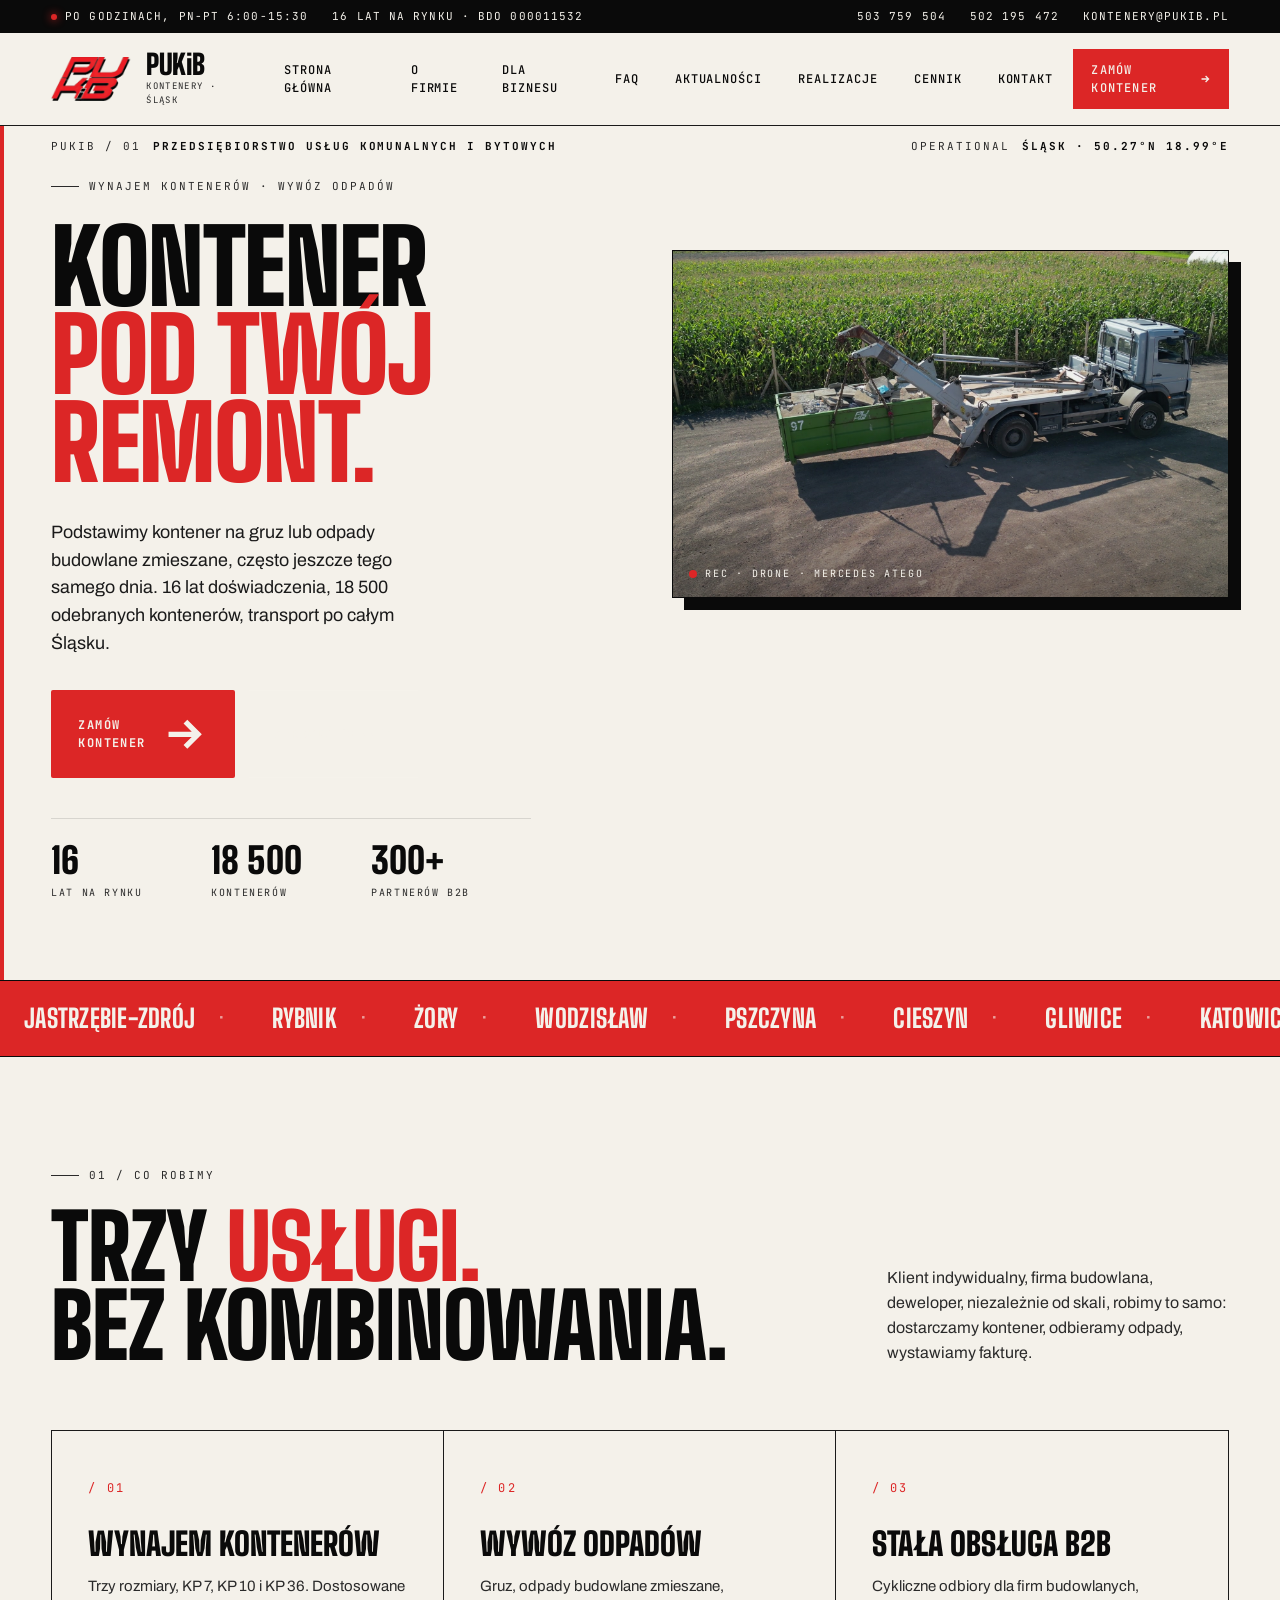
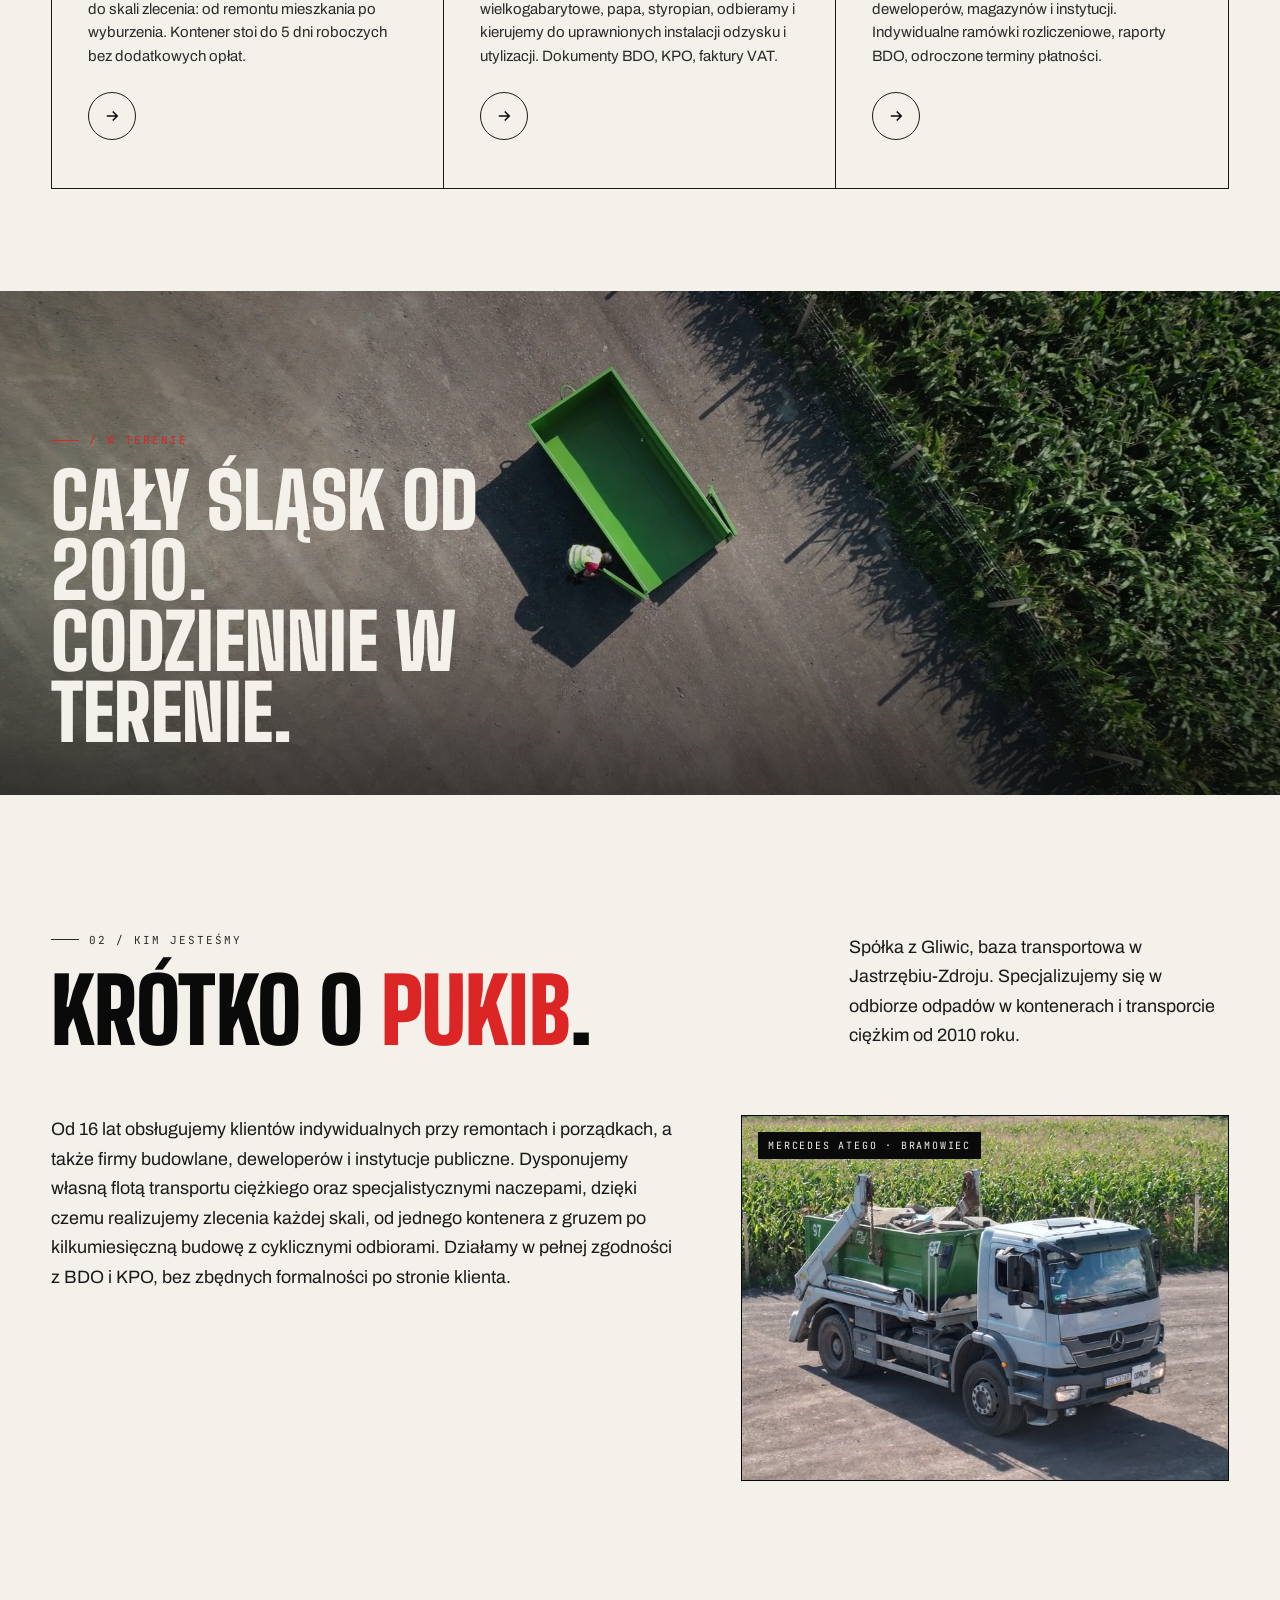
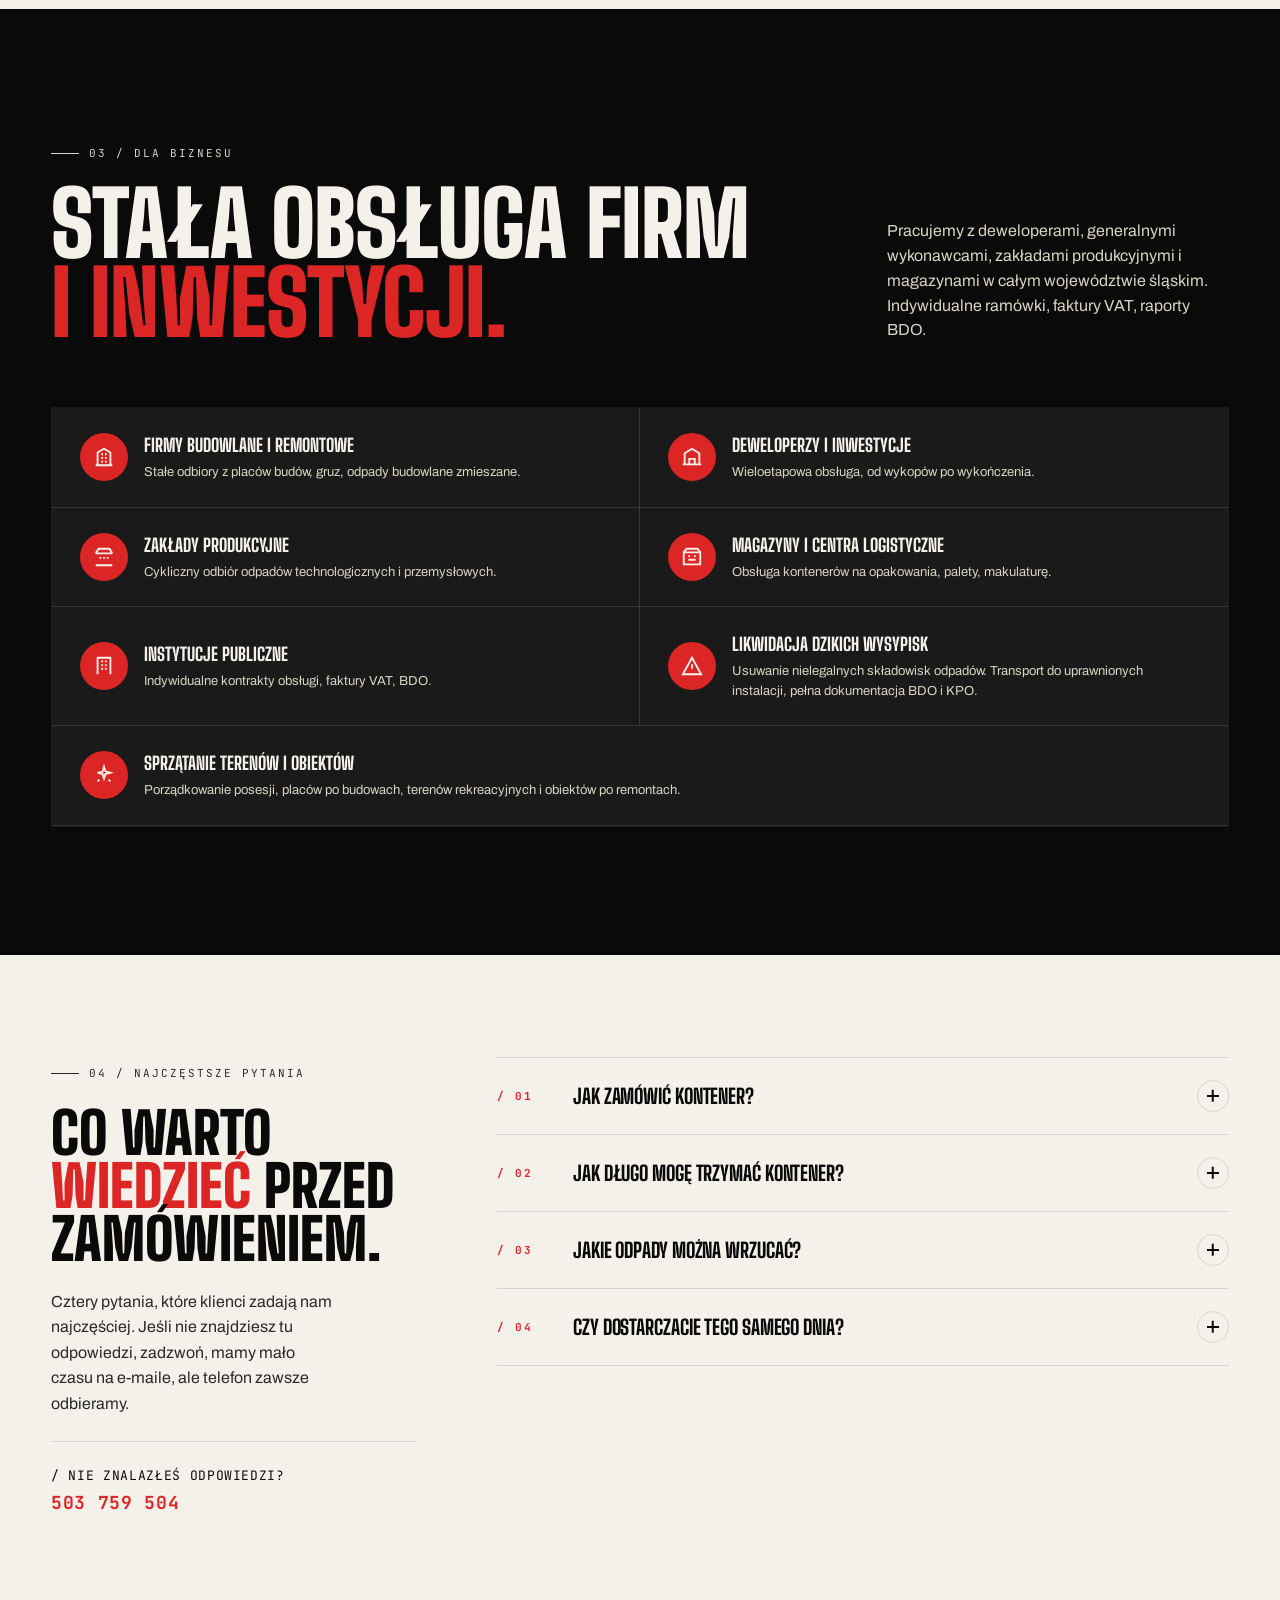
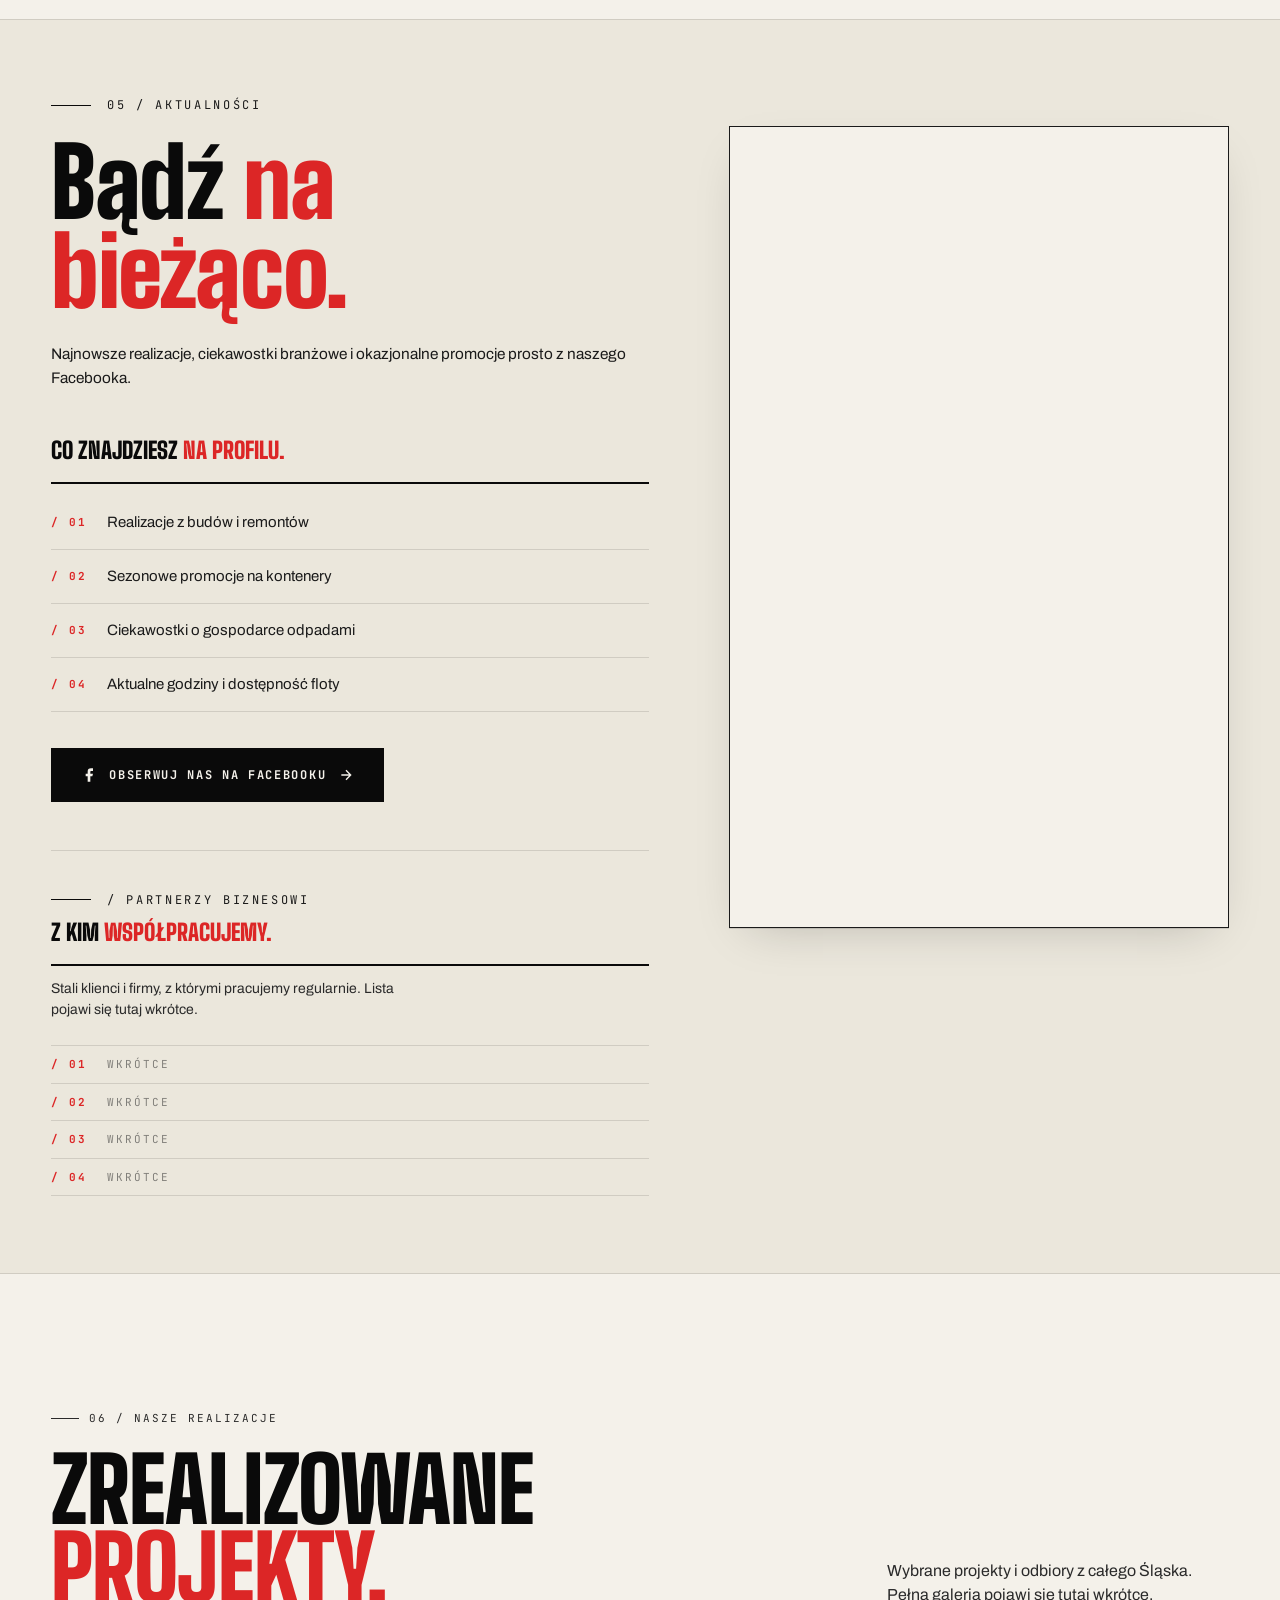
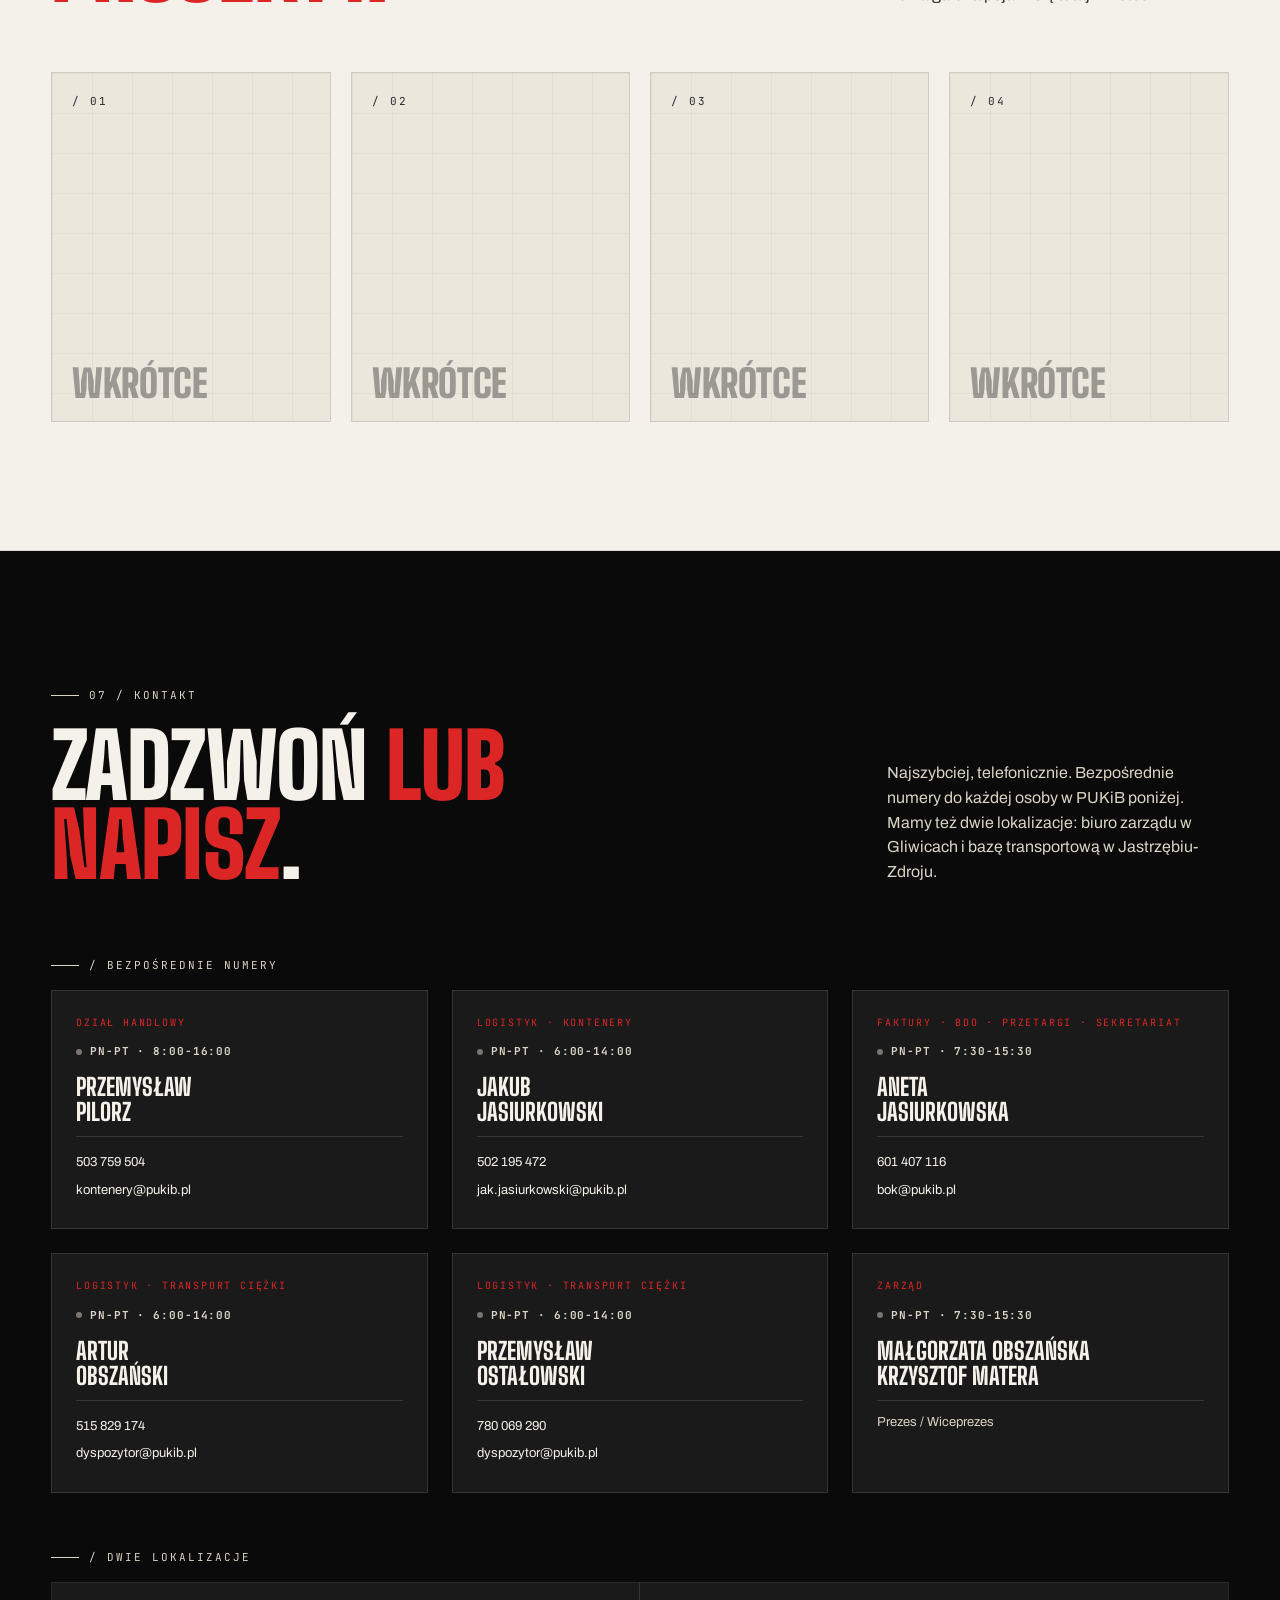
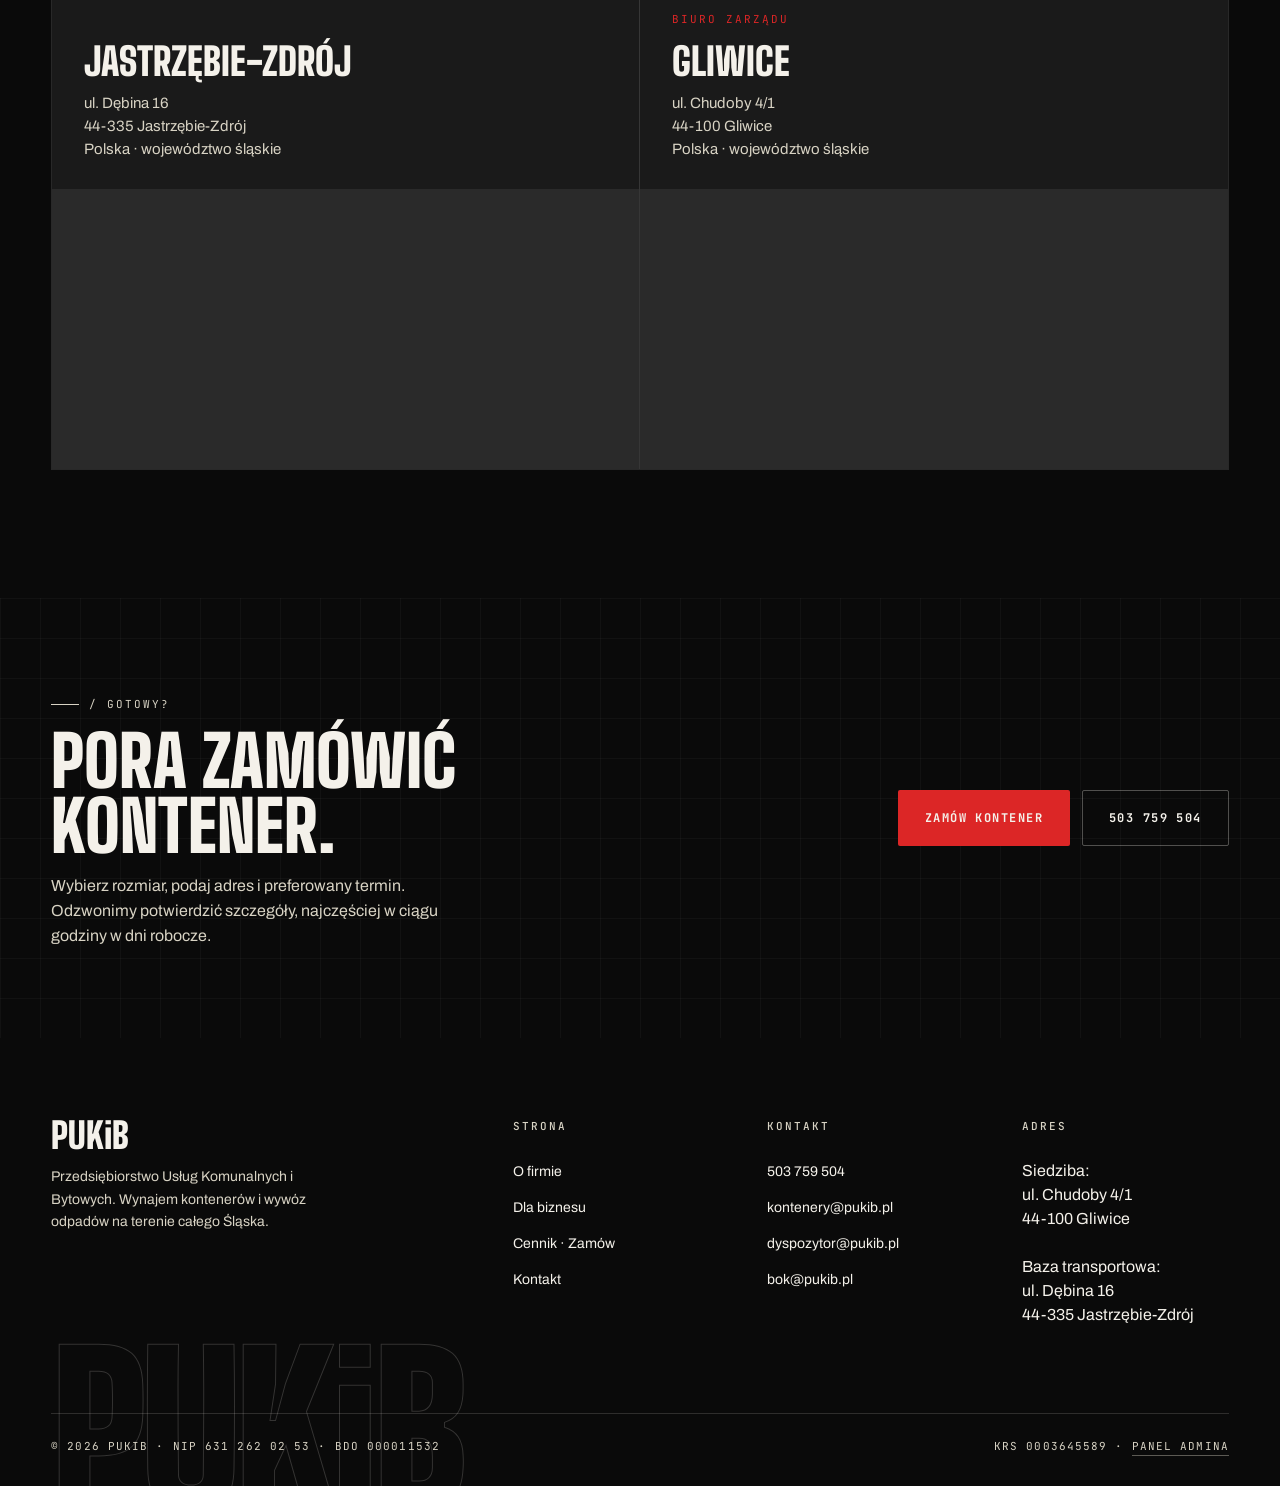
==== commit 1298fc59: "Update index.html" ====
--- a/index.html
+++ b/index.html
@@ -609,9 +609,9 @@
       <!-- Team / direct contacts -->
       <div class="kicker" style="margin-bottom:16px; color:var(--paper-3);">/ Bezpośrednie numery</div>
       <div class="team-grid" style="margin-bottom:48px;">
-        <!-- Row 1: Dyrektor / Jakub (kontenery) / Aneta (administracja) -->
+        <!-- Row 1: Dział handlowy / Jakub (kontenery) / Aneta (administracja) -->
         <div class="team-card" style="background:var(--ink-2); border-color:rgba(244,241,234,0.12);">
-          <div class="role">Dyrektor Handlowy</div>
+          <div class="role">Dział Handlowy</div>
           <div class="hours">PN-PT · 8:00-16:00</div>
           <div class="name" style="color:var(--paper);">Przemysław<br>Pilorz</div>
           <div class="contact">
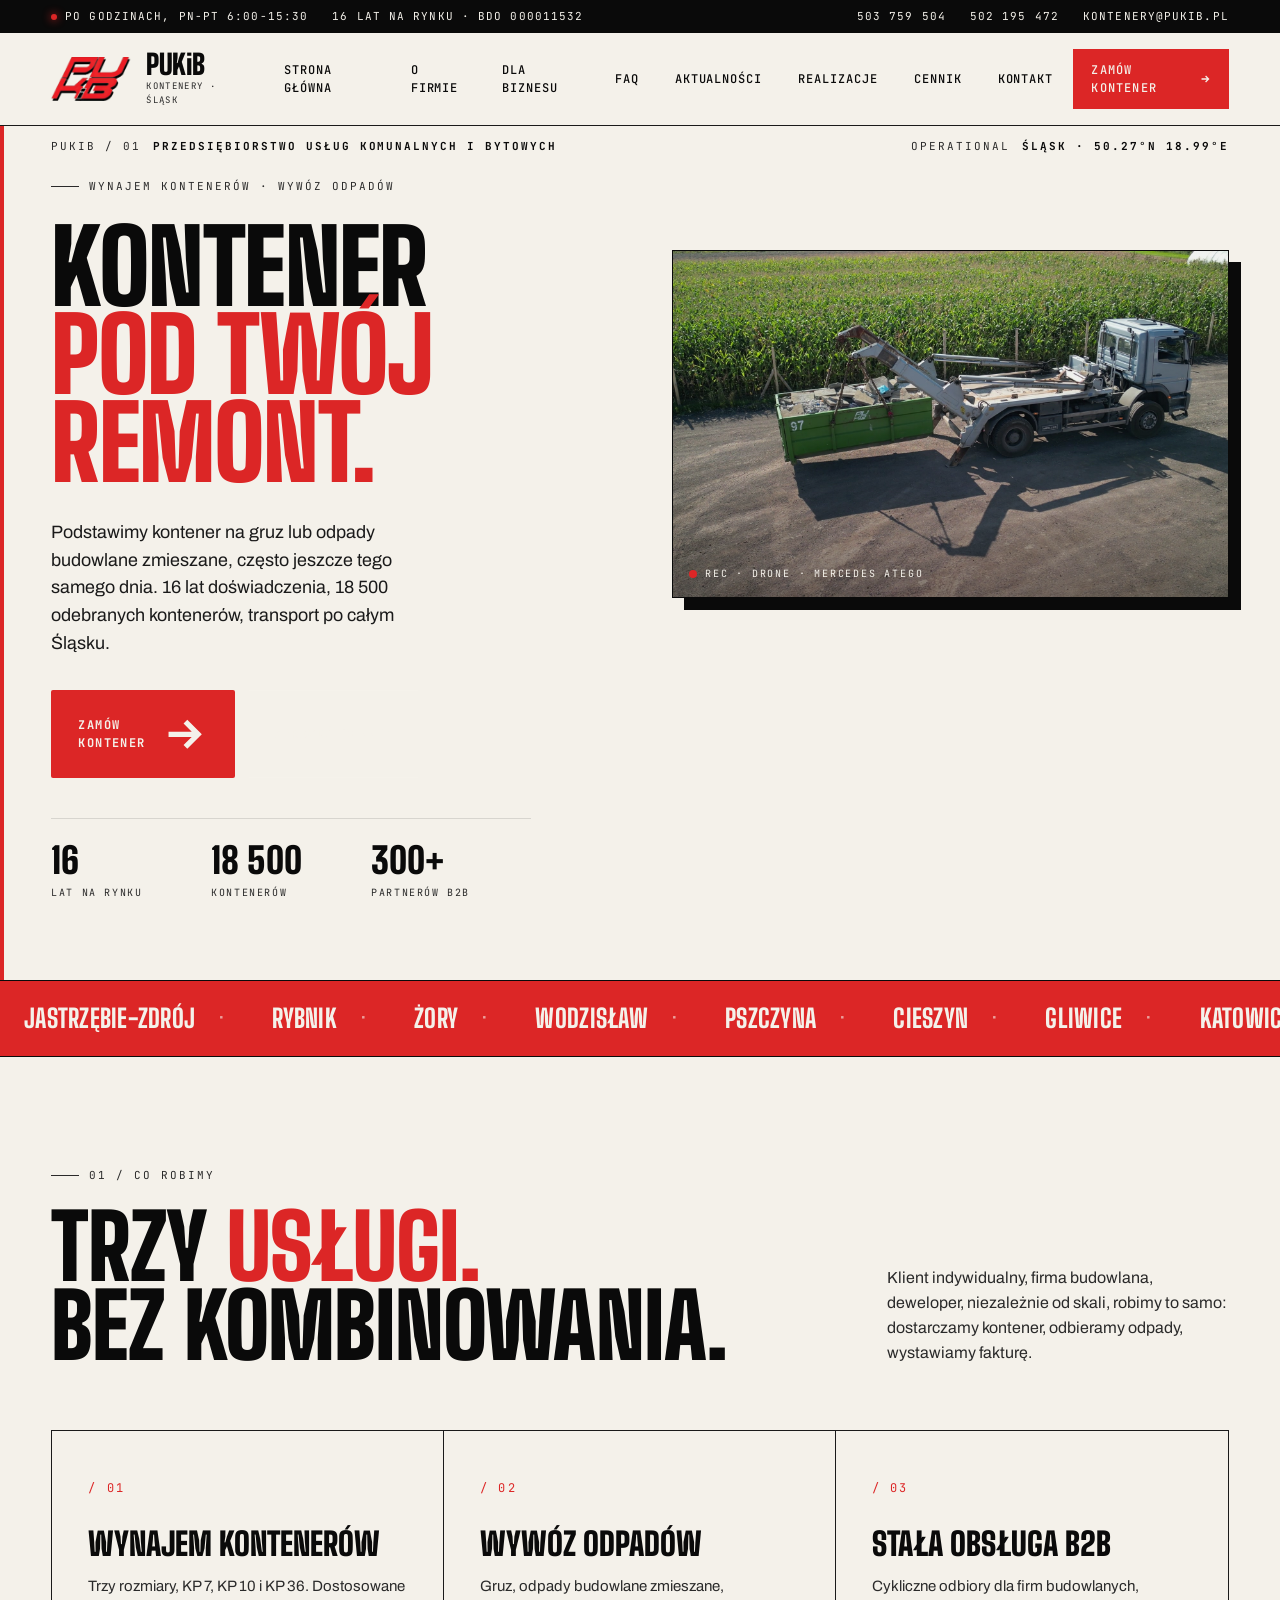
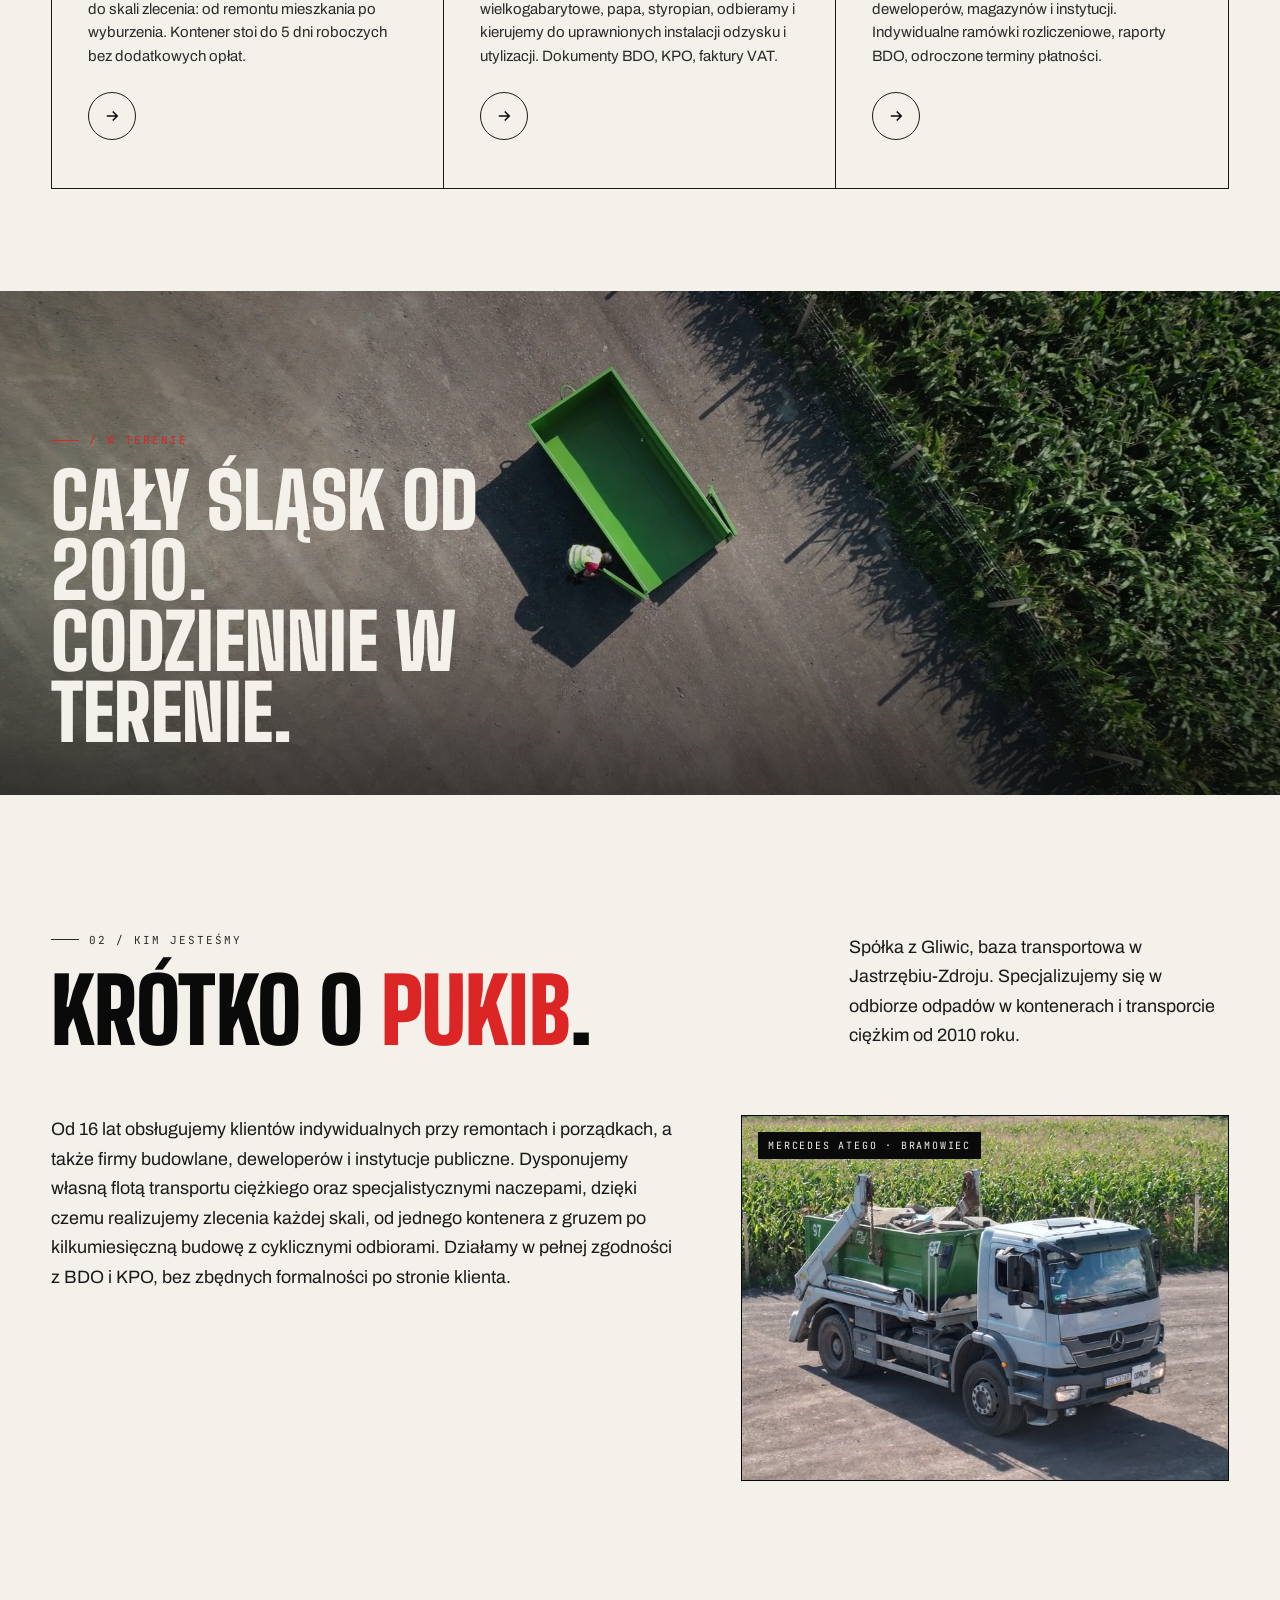
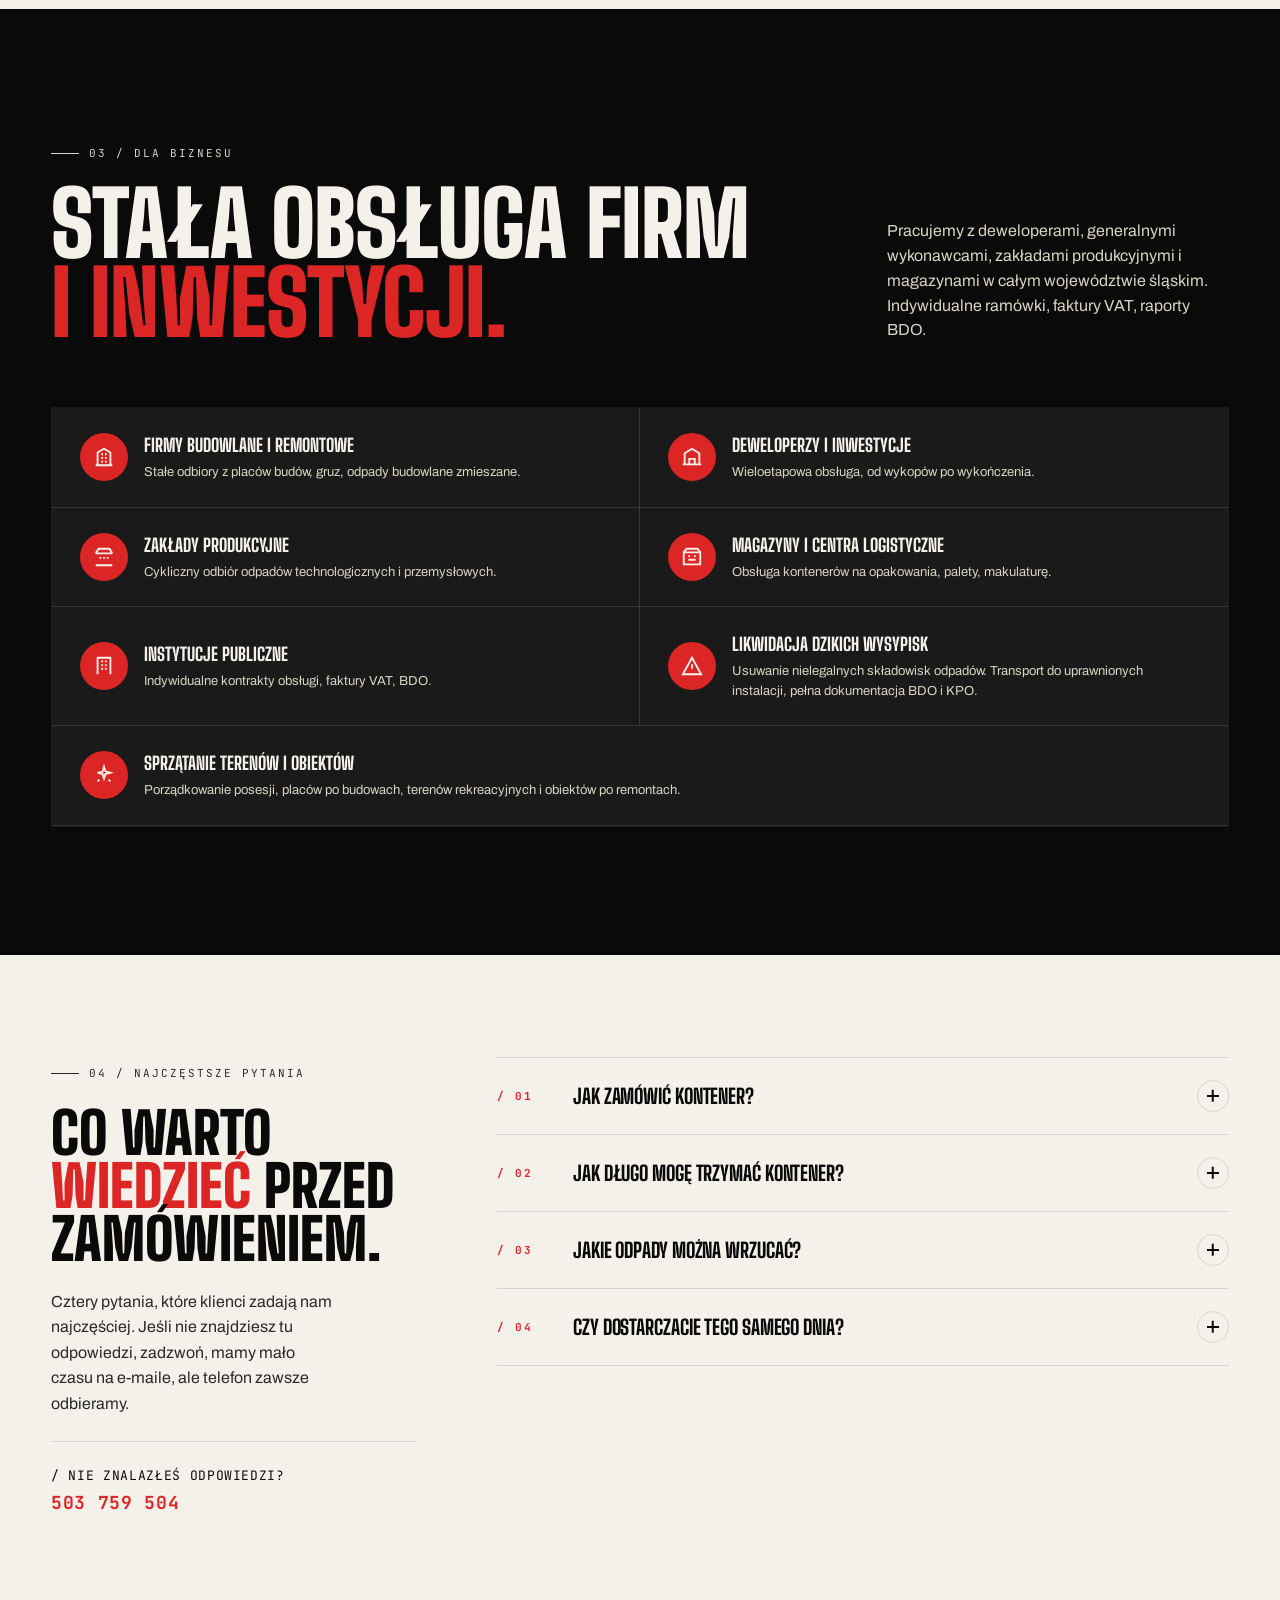
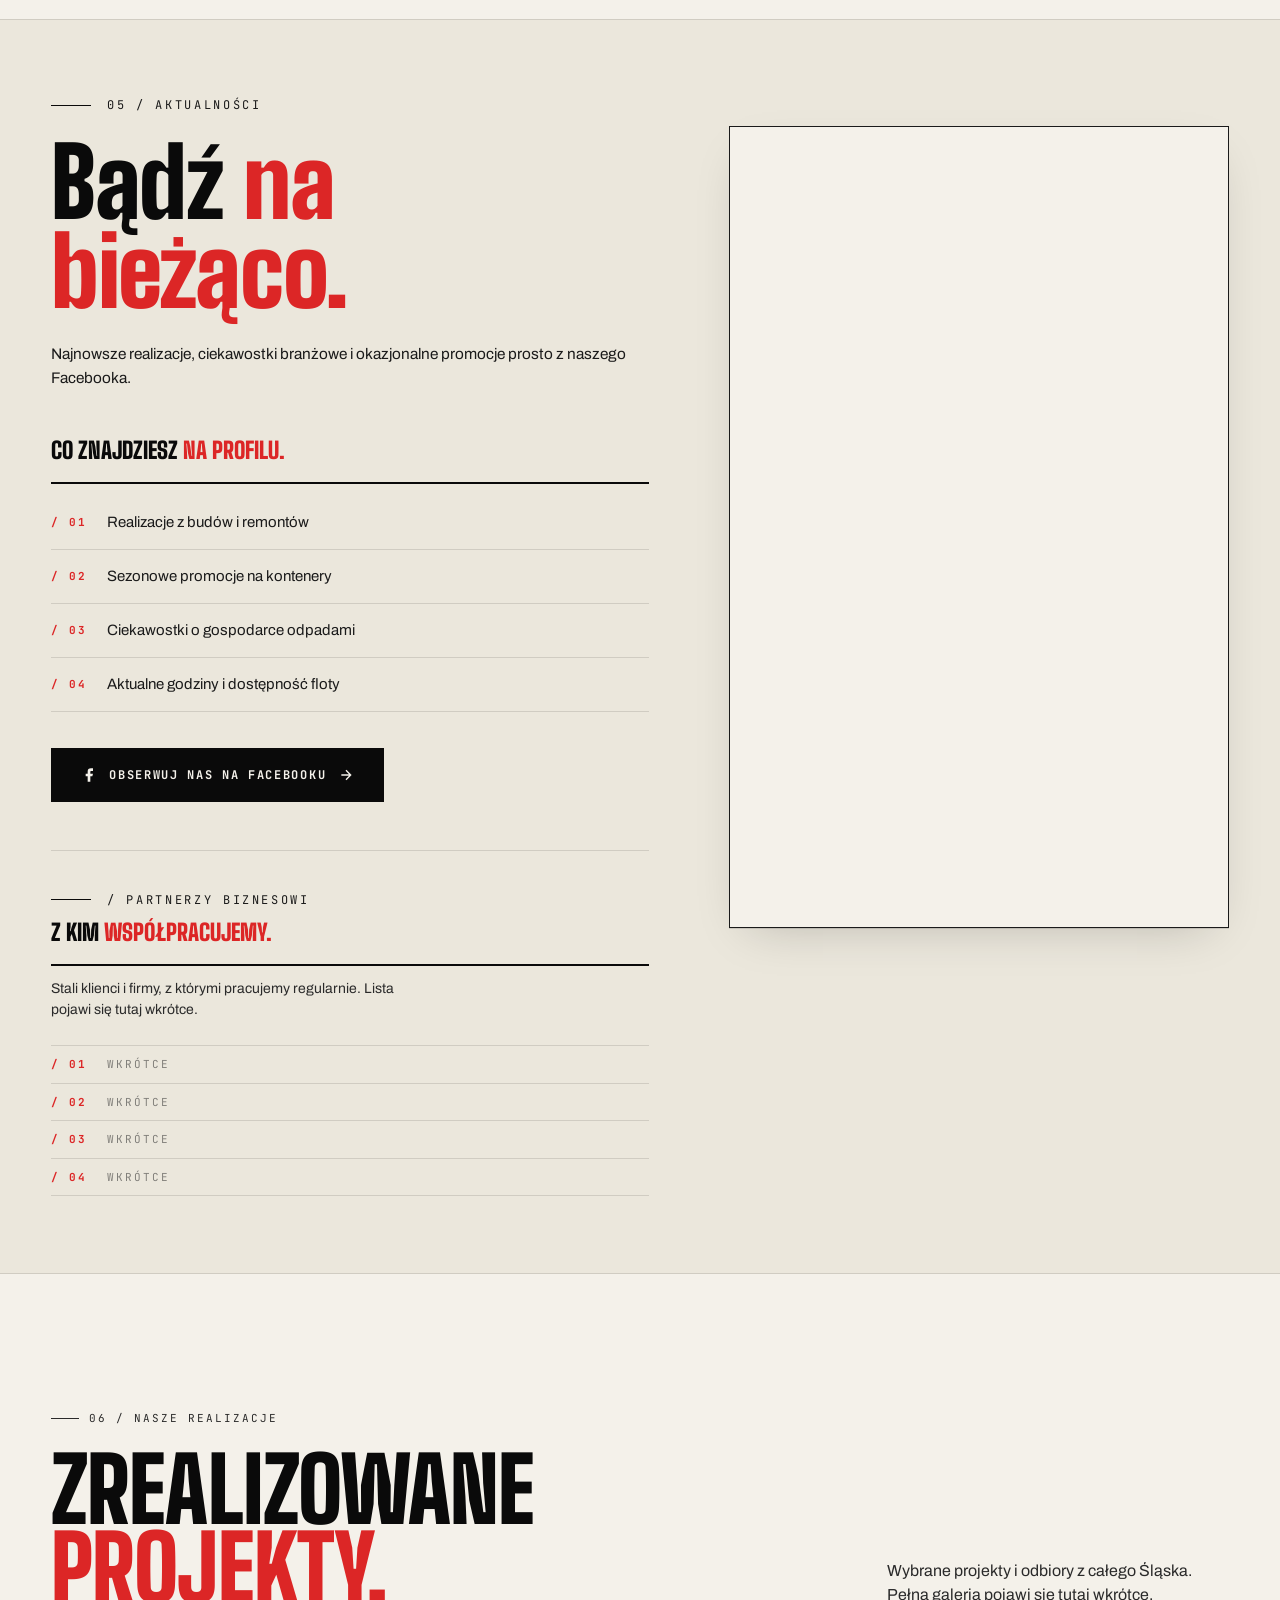
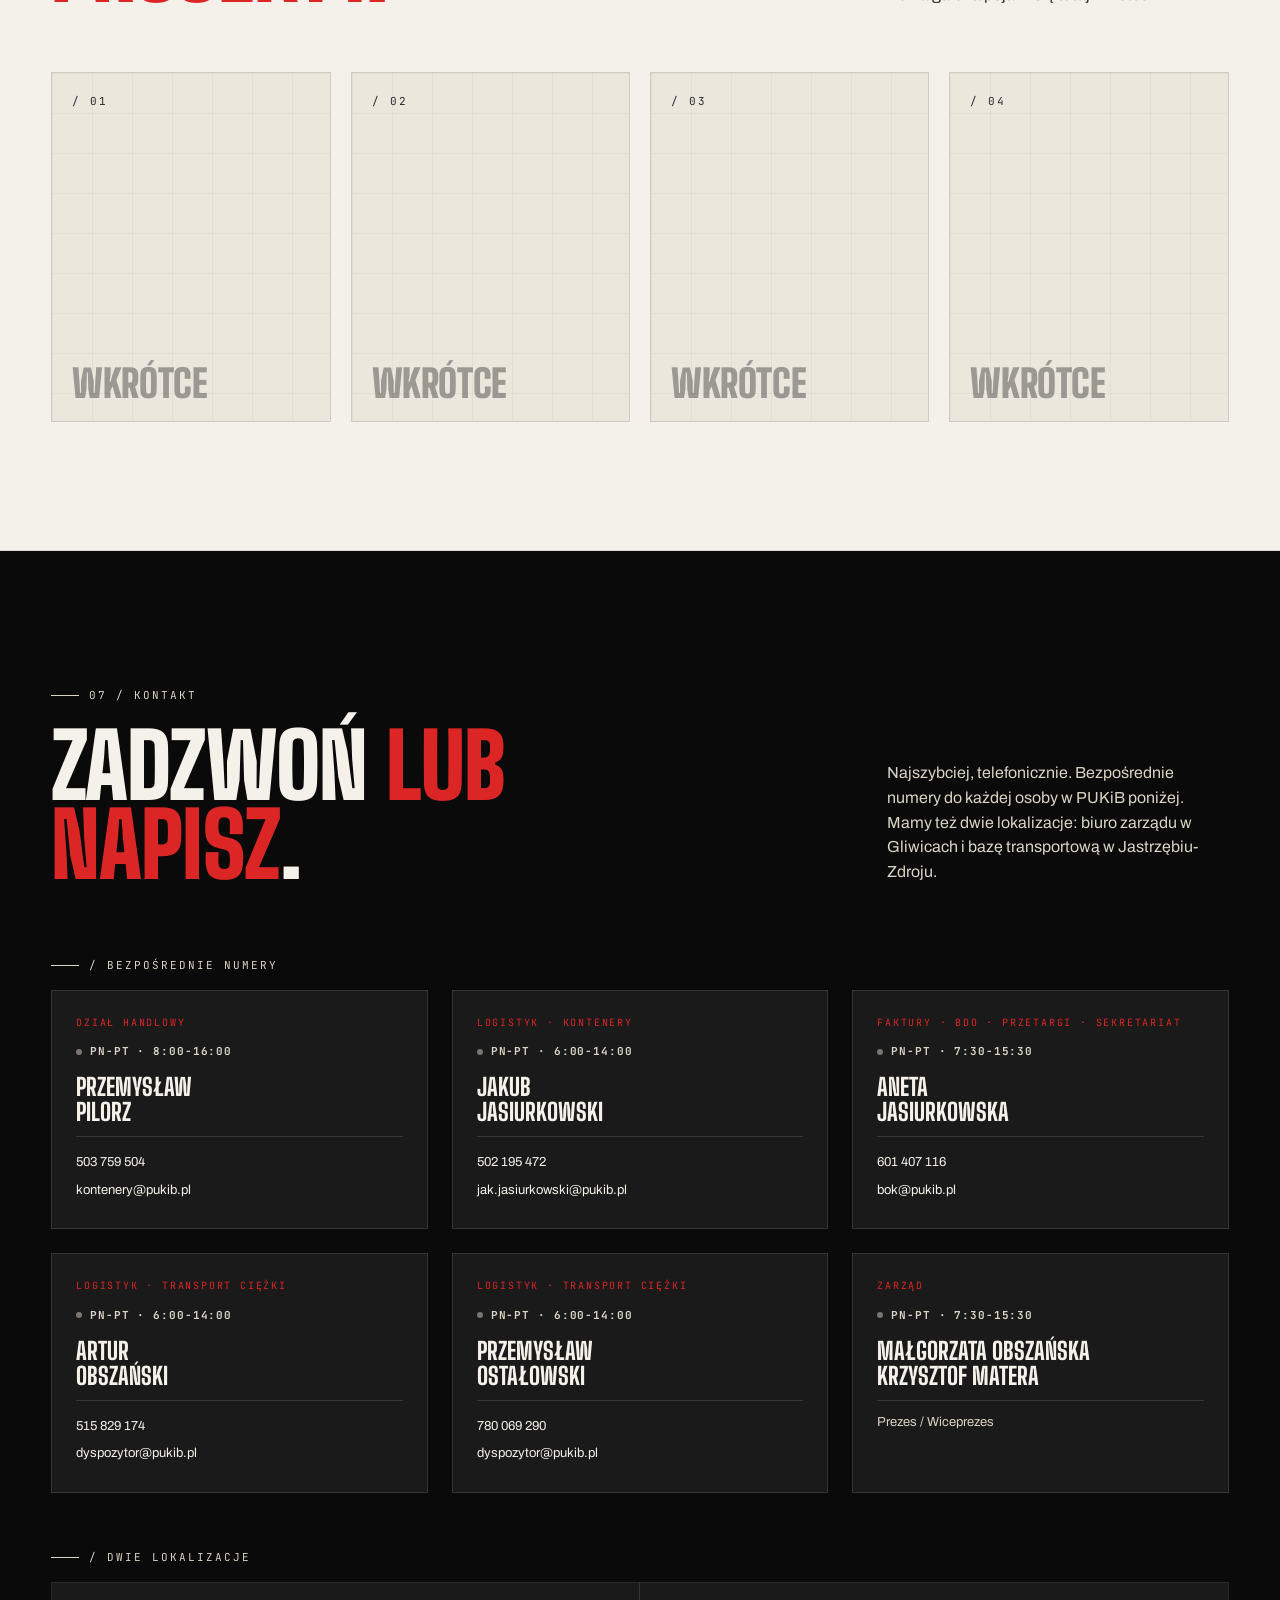
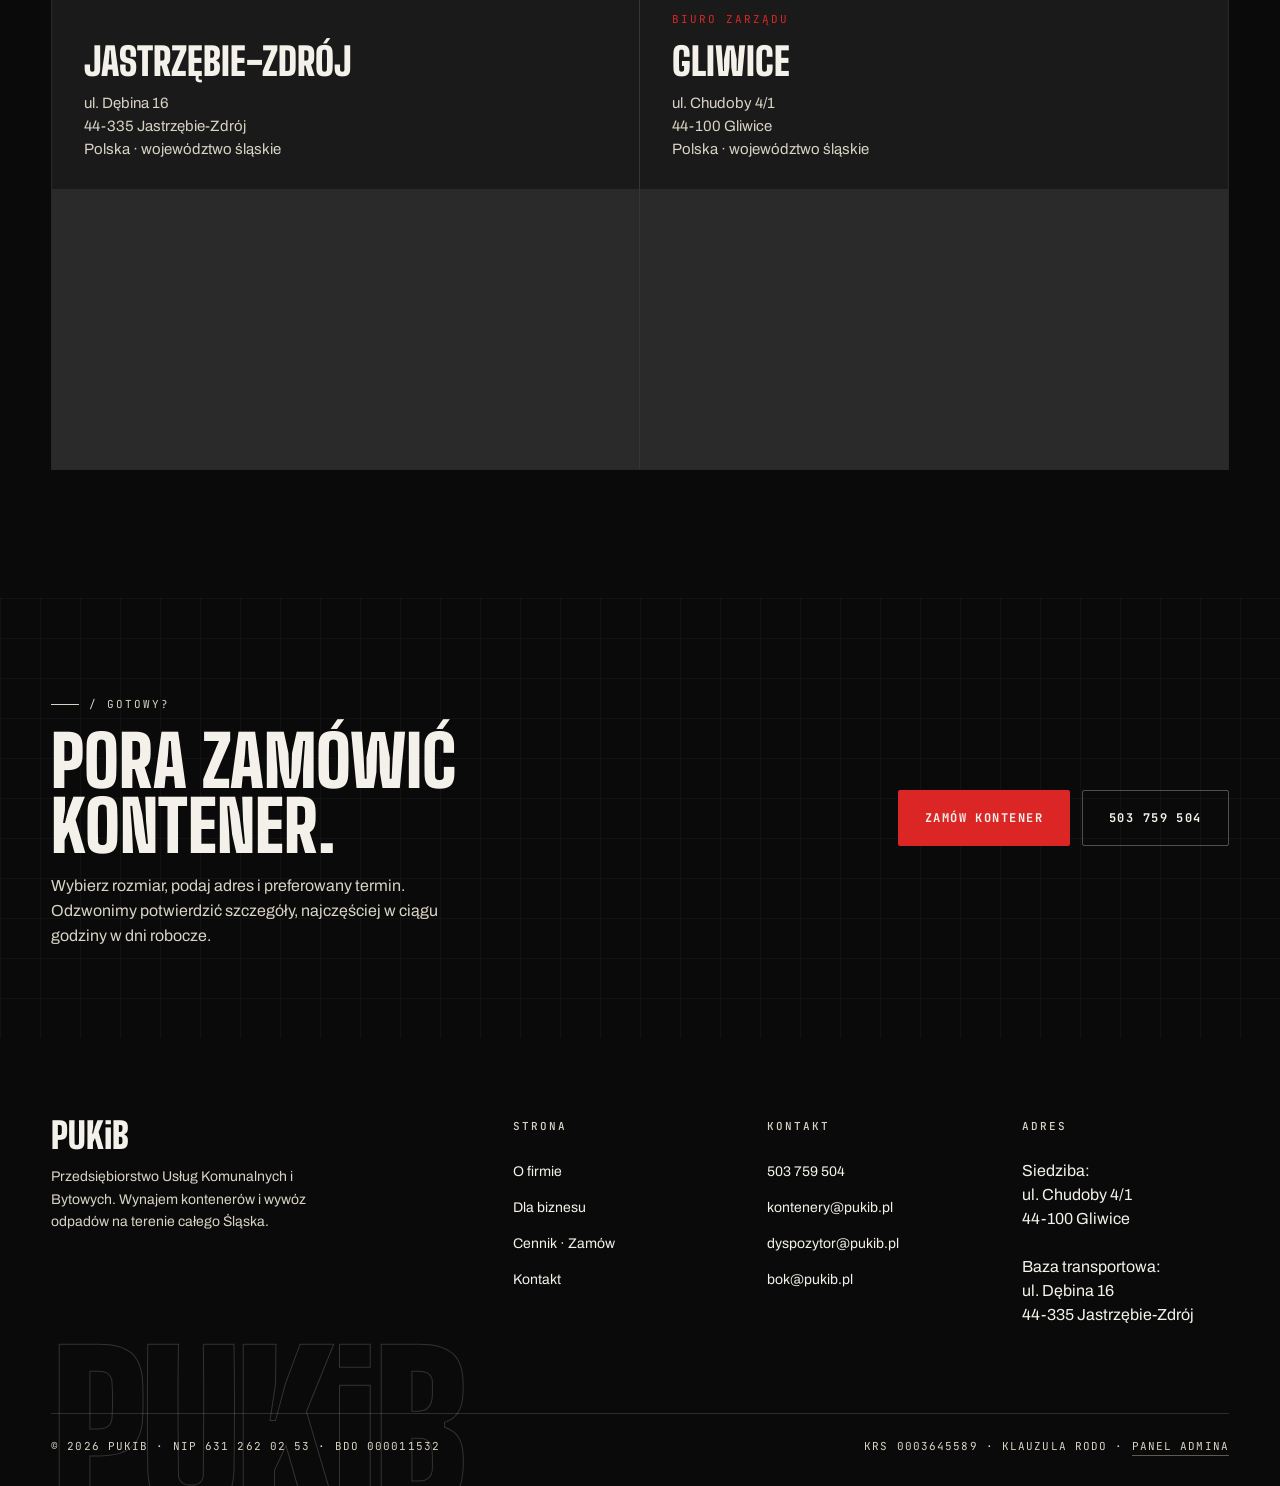
==== commit 340d73a2: "rodo draft" ====
--- a/index.html
+++ b/index.html
@@ -752,7 +752,7 @@
       <div class="footer-mega" aria-hidden="true">PUKiB</div>
       <div class="footer-bottom">
         <span>© <span id="year">2026</span> PUKiB · NIP 631 262 02 53 · BDO 000011532</span>
-        <span>KRS 0003645589 · <button type="button" class="admin-trigger" data-admin-trigger>Panel admina</button></span>
+        <span>KRS 0003645589 · <a href="rodo.html">Klauzula RODO</a> · <button type="button" class="admin-trigger" data-admin-trigger>Panel admina</button></span>
       </div>
     </div>
   </footer>
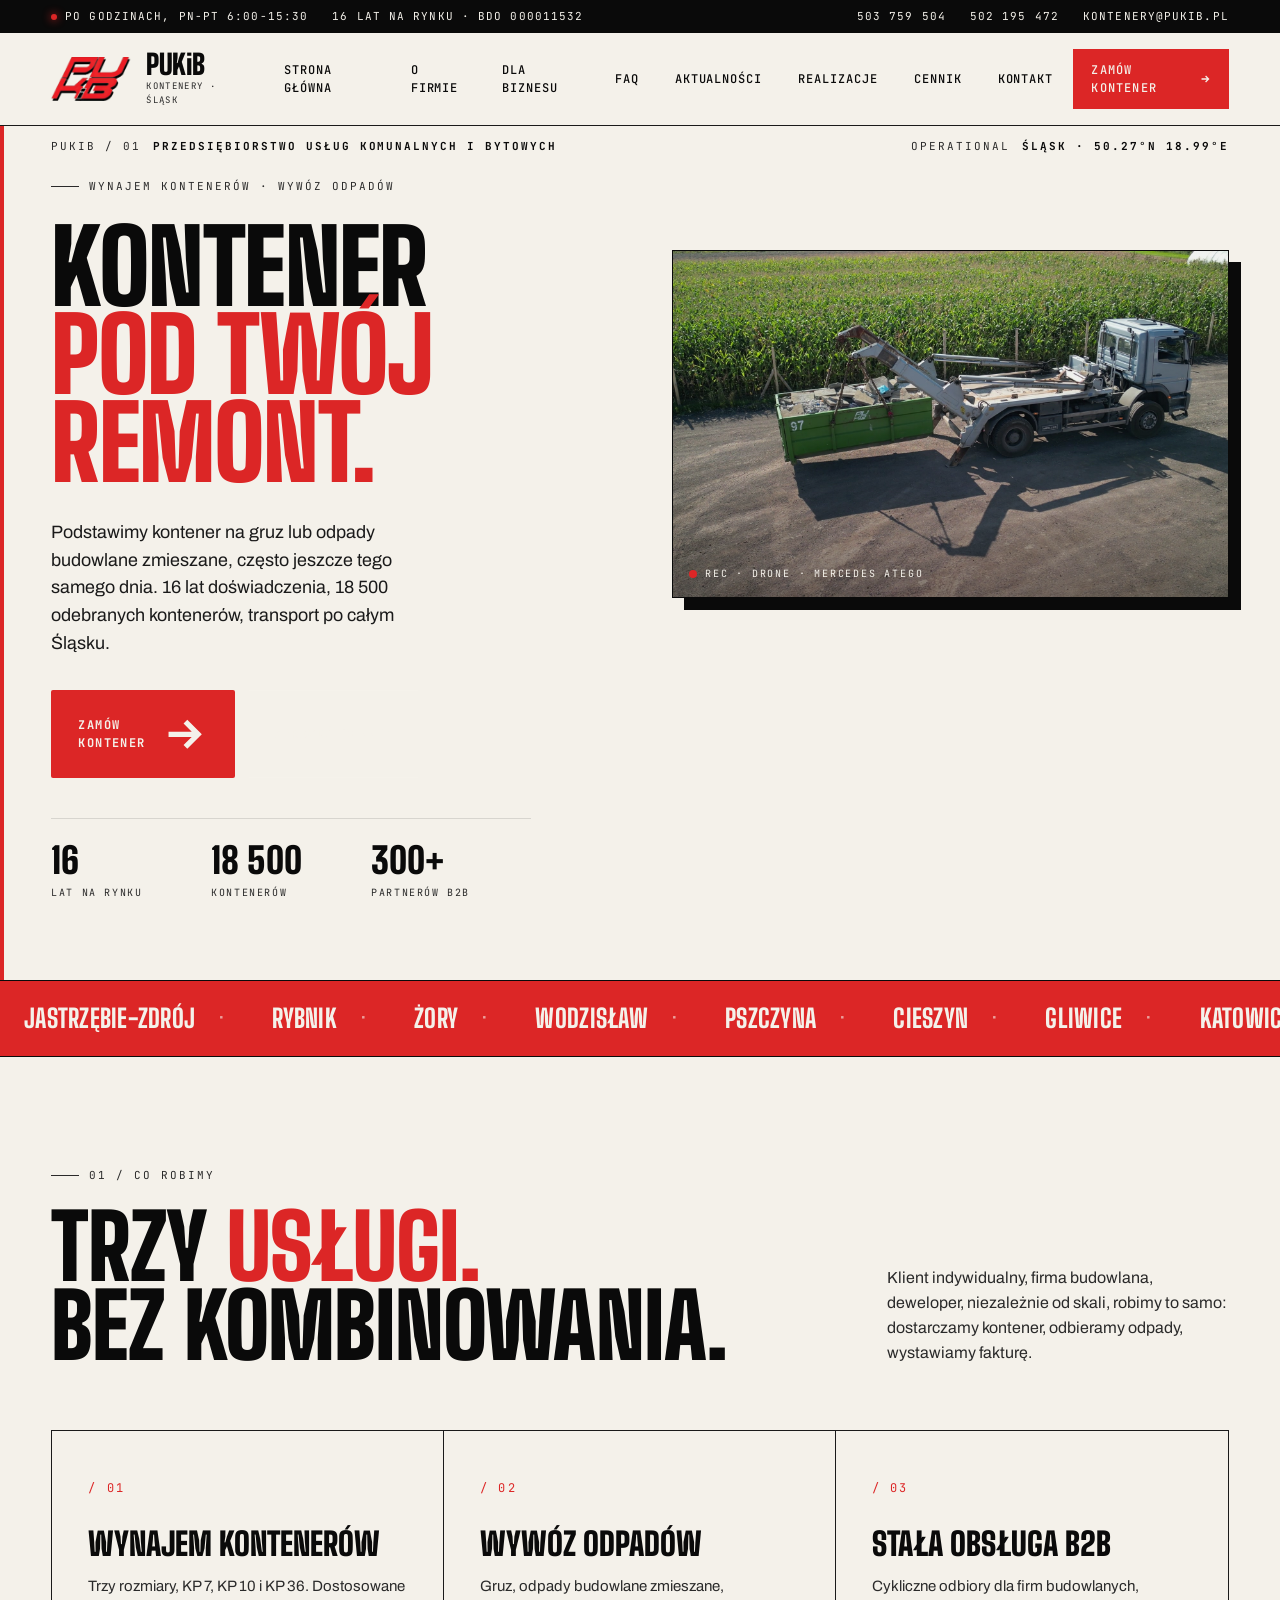
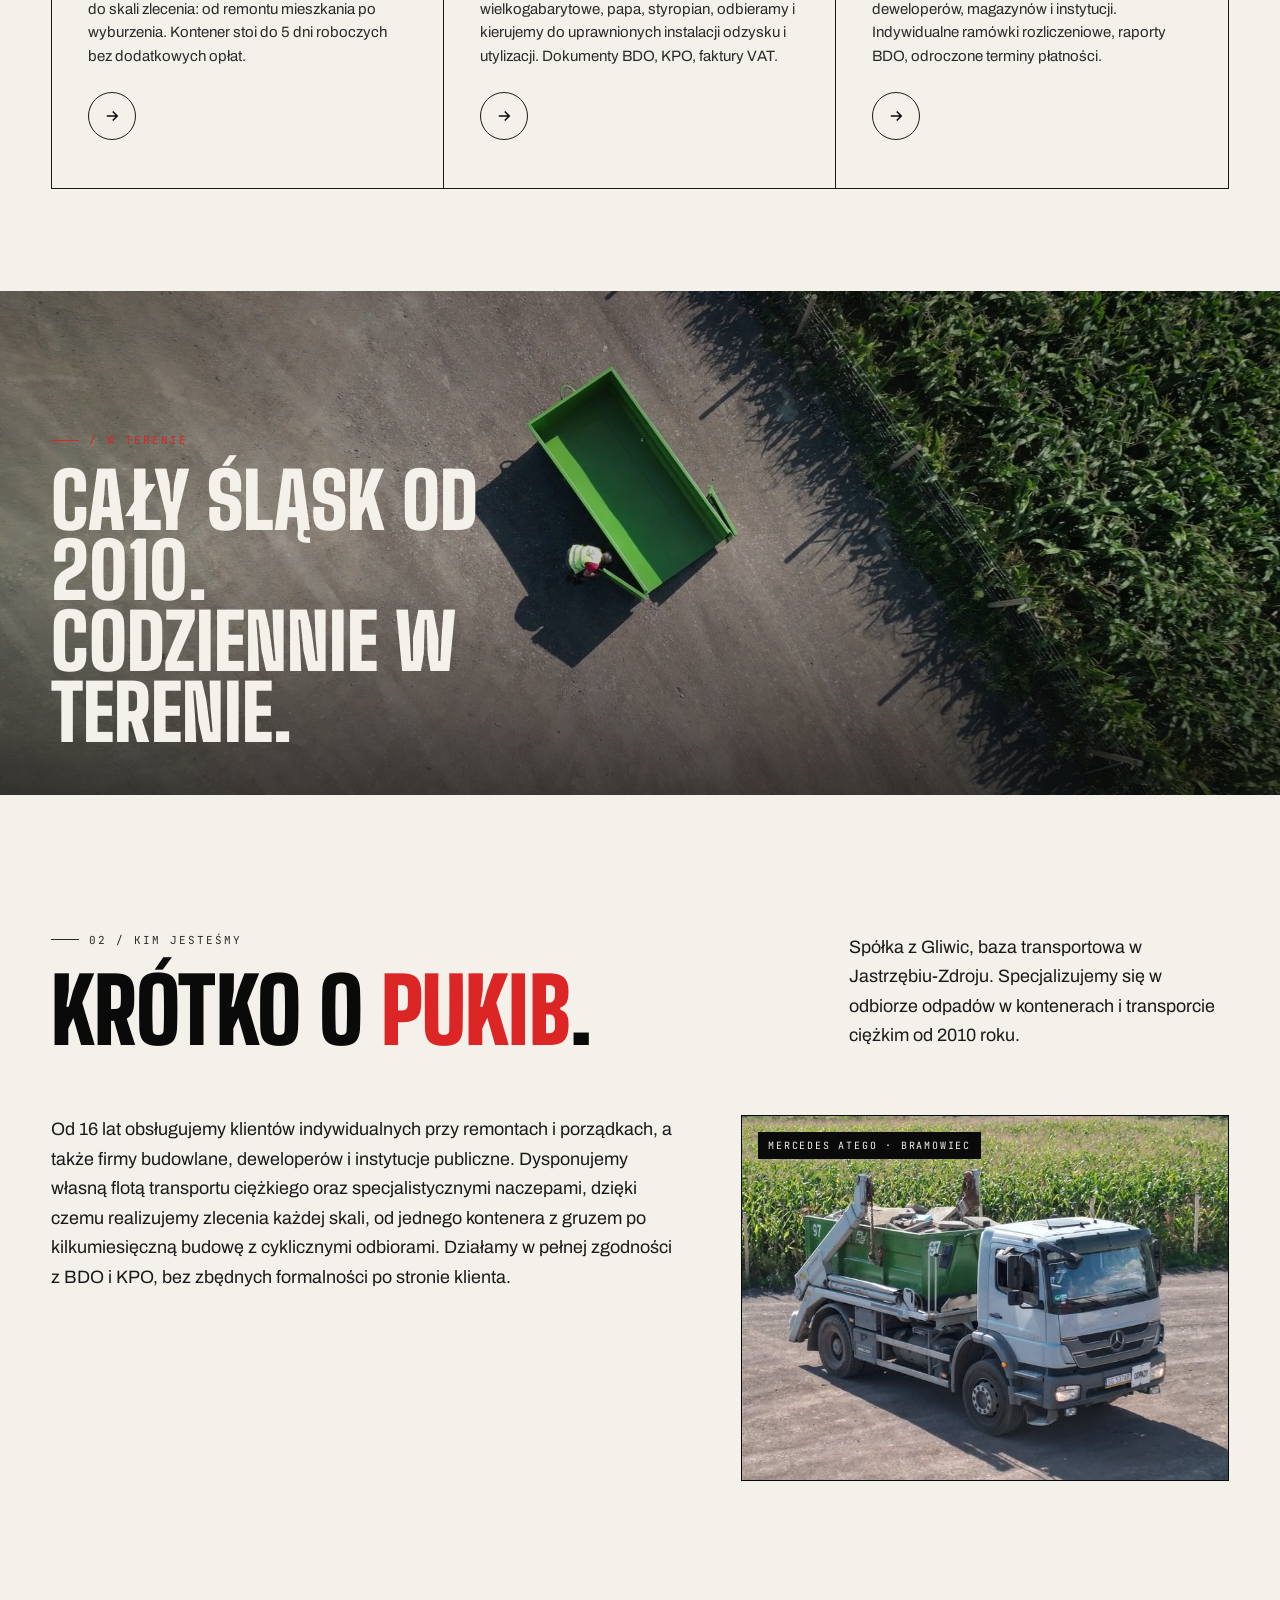
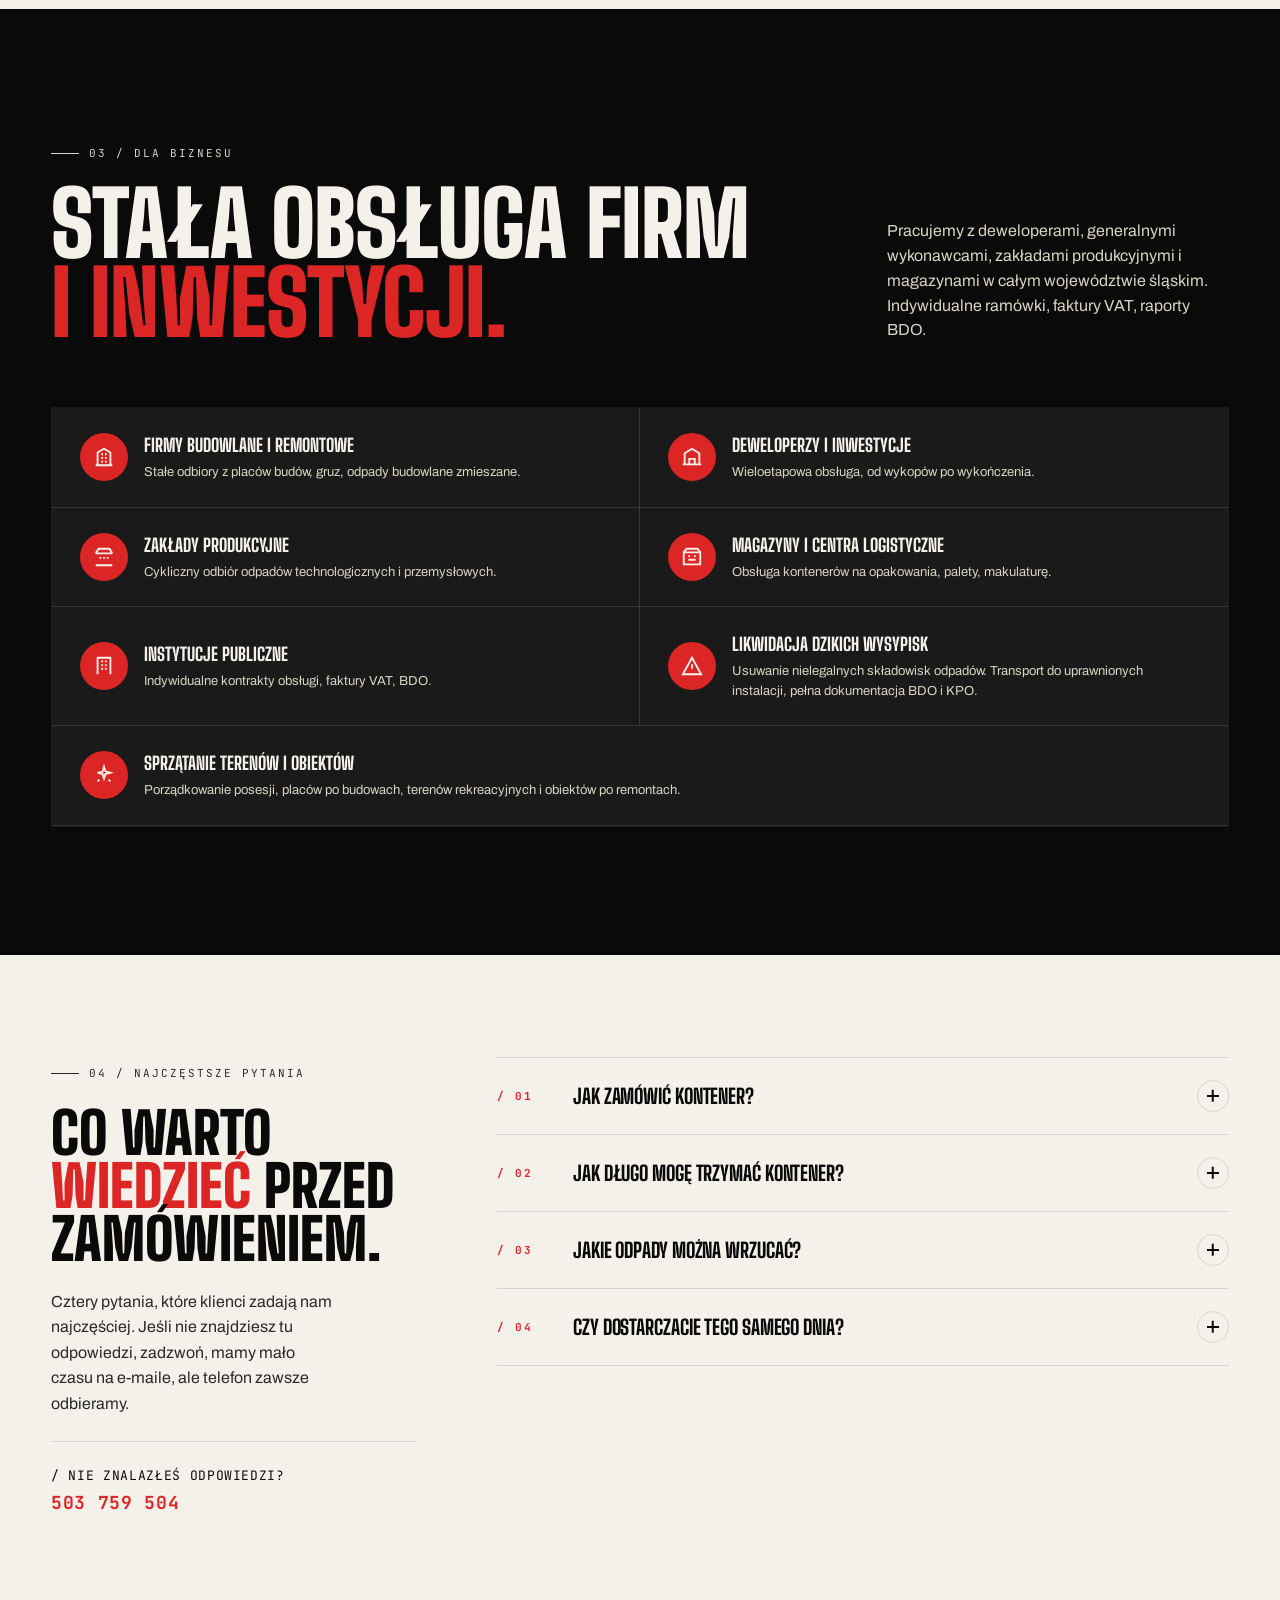
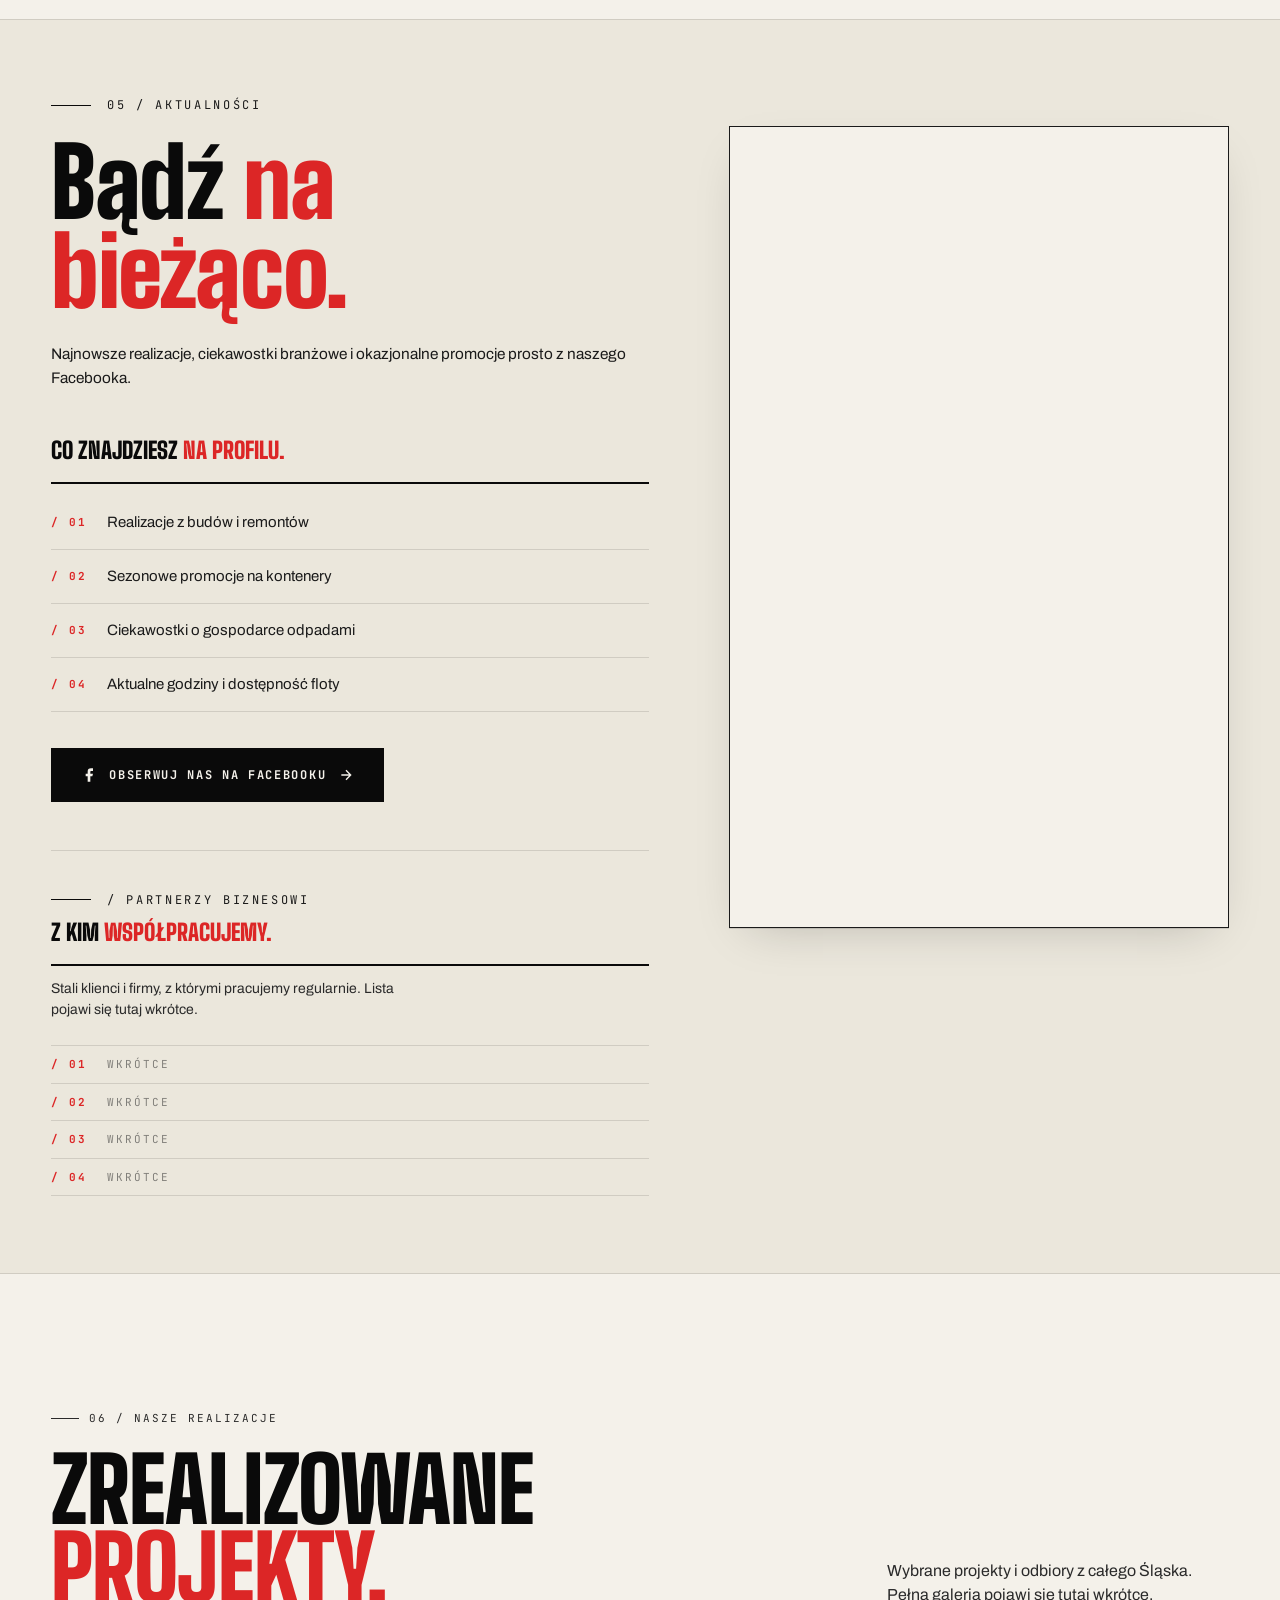
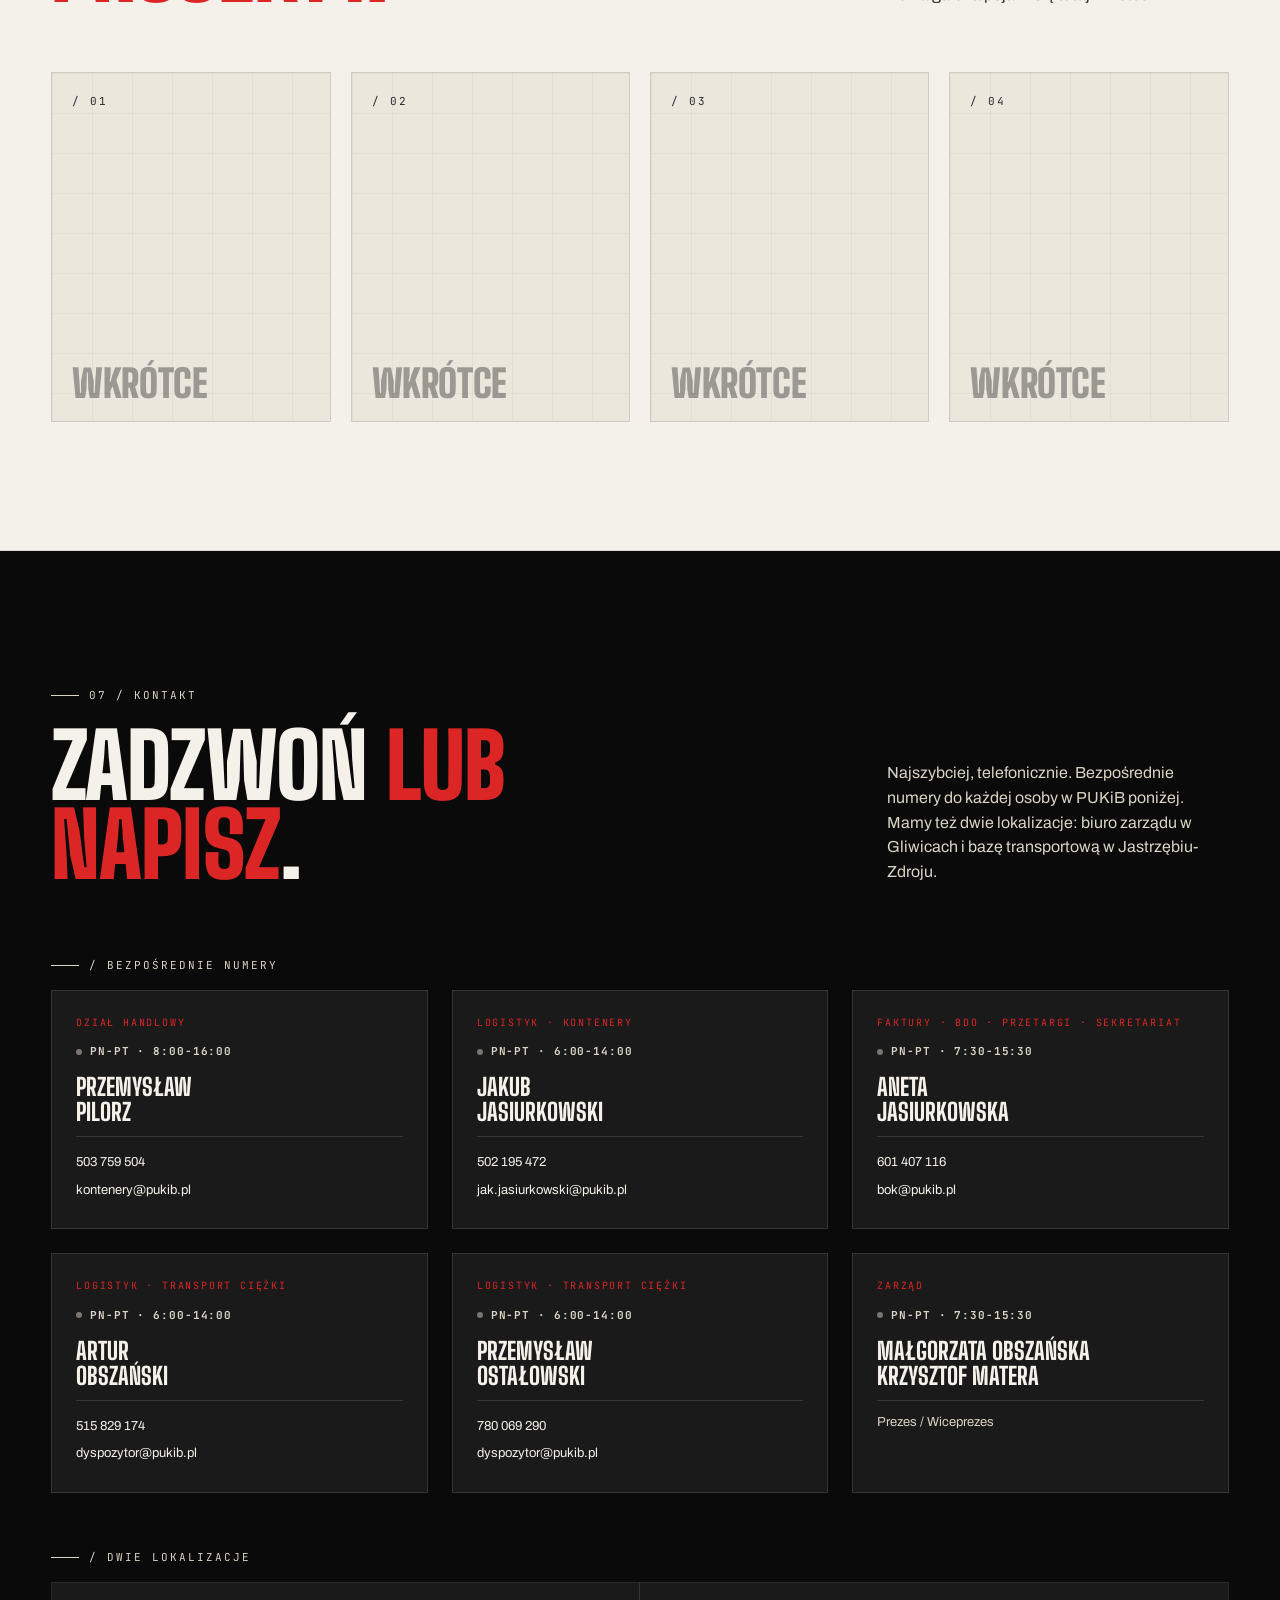
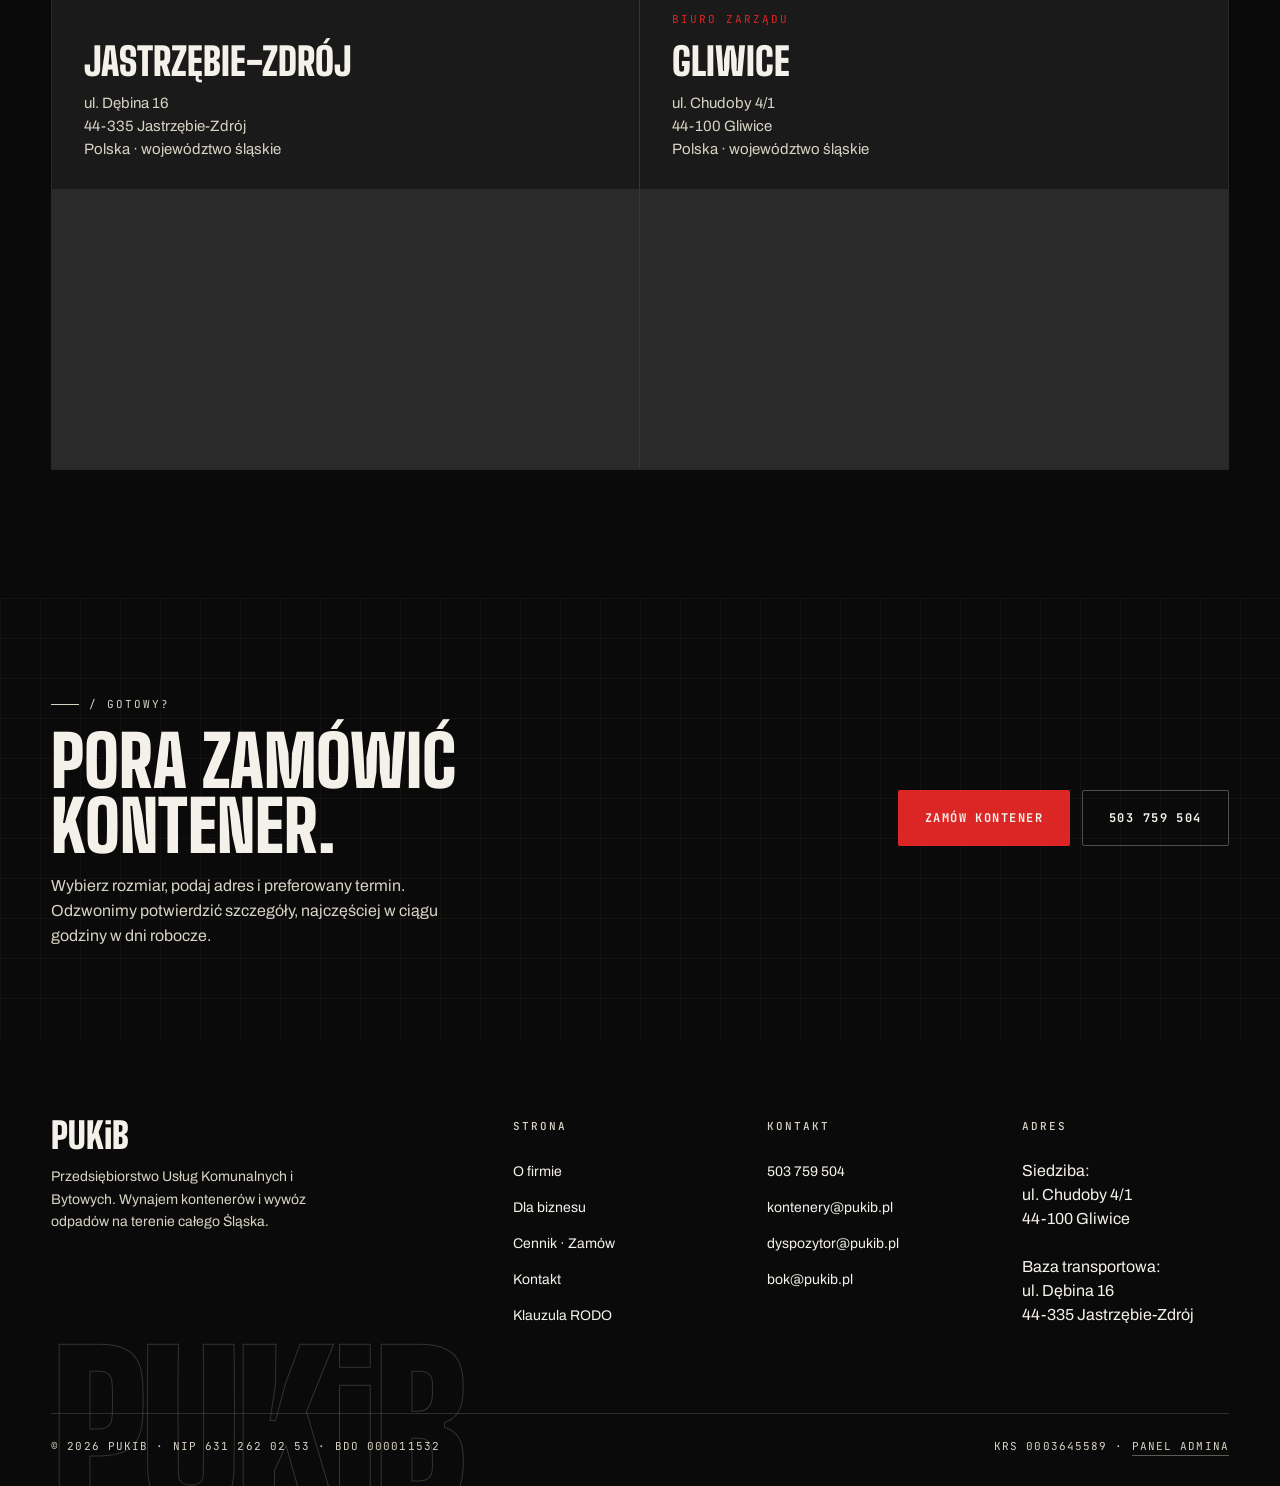
==== commit 9affea63: "rodo better draft" ====
--- a/index.html
+++ b/index.html
@@ -730,6 +730,7 @@
             <li><a href="#biznes">Dla biznesu</a></li>
             <li><a href="cennik.html">Cennik · Zamów</a></li>
             <li><a href="#kontakt">Kontakt</a></li>
+            <li><a href="rodo.html">Klauzula RODO</a></li>
           </ul>
         </div>
         <div class="footer-col">
@@ -752,7 +753,7 @@
       <div class="footer-mega" aria-hidden="true">PUKiB</div>
       <div class="footer-bottom">
         <span>© <span id="year">2026</span> PUKiB · NIP 631 262 02 53 · BDO 000011532</span>
-        <span>KRS 0003645589 · <a href="rodo.html">Klauzula RODO</a> · <button type="button" class="admin-trigger" data-admin-trigger>Panel admina</button></span>
+        <span>KRS 0003645589 · <button type="button" class="admin-trigger" data-admin-trigger>Panel admina</button></span>
       </div>
     </div>
   </footer>
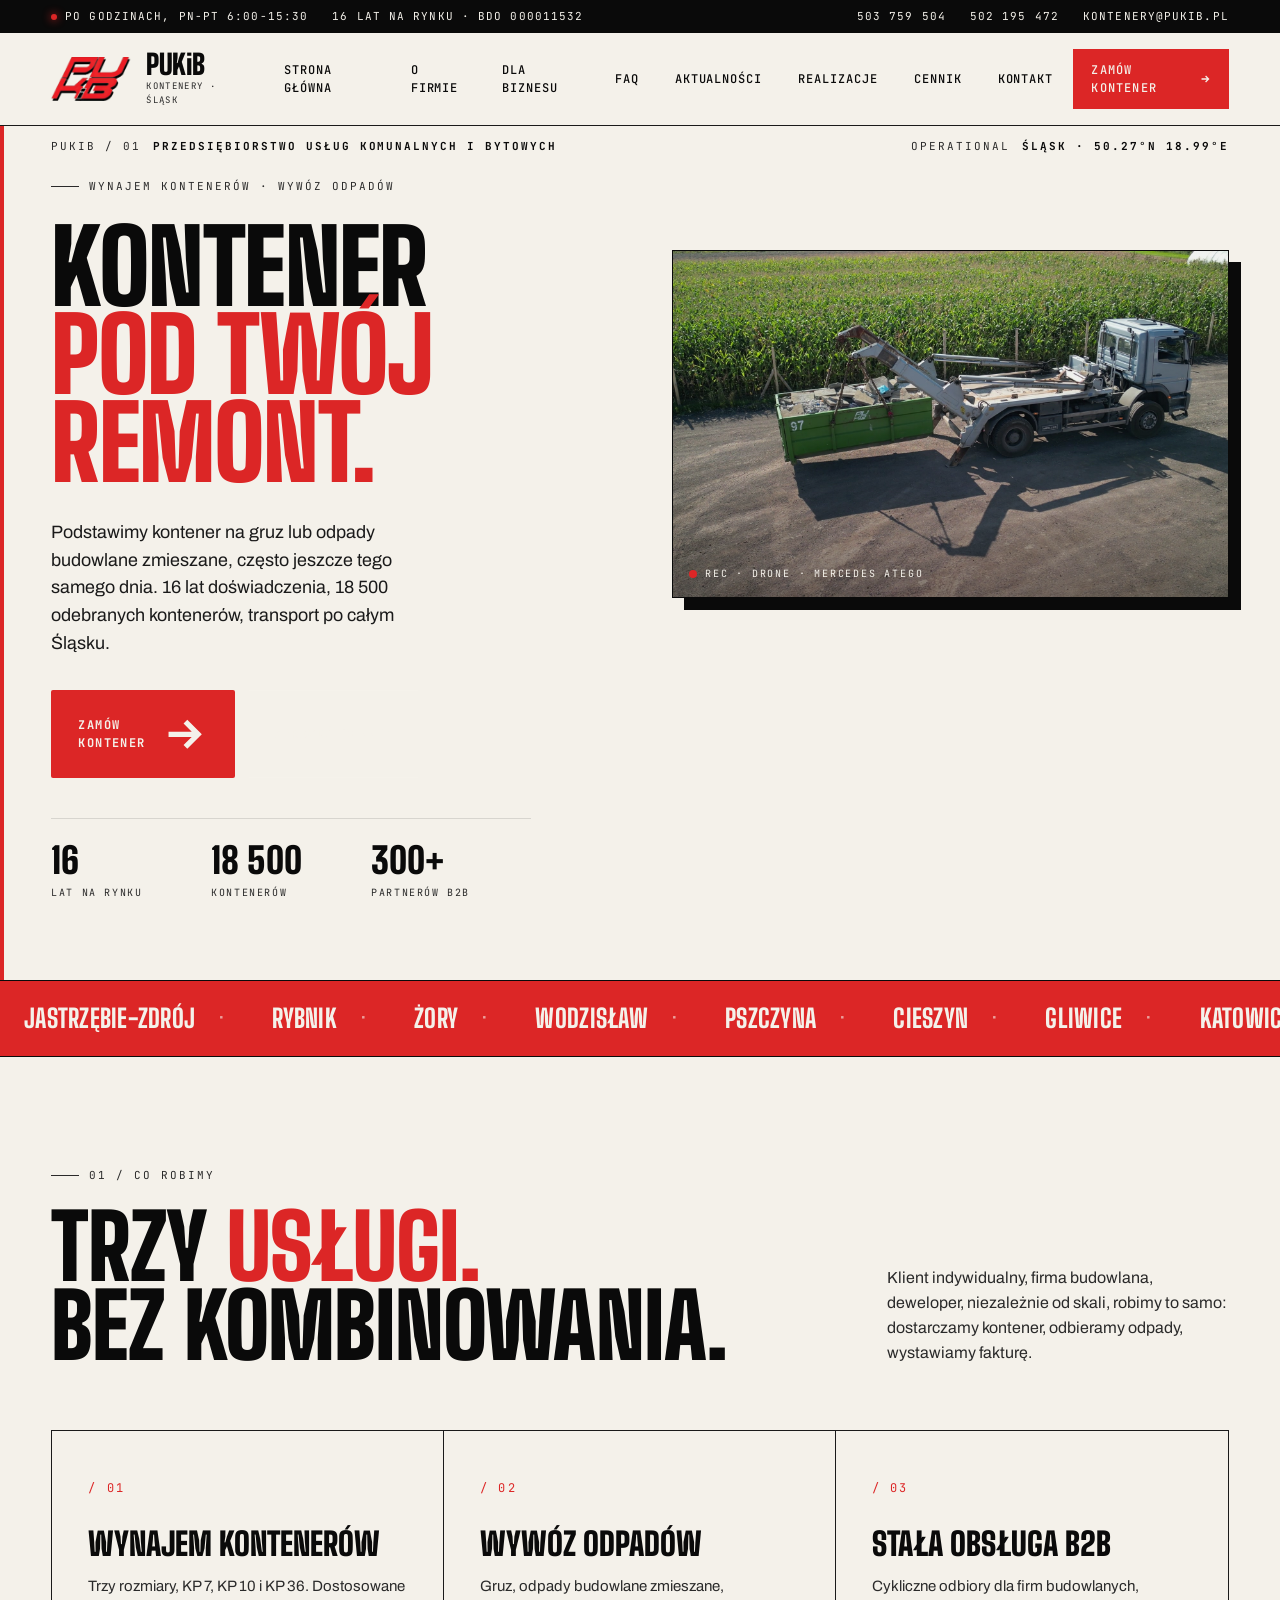
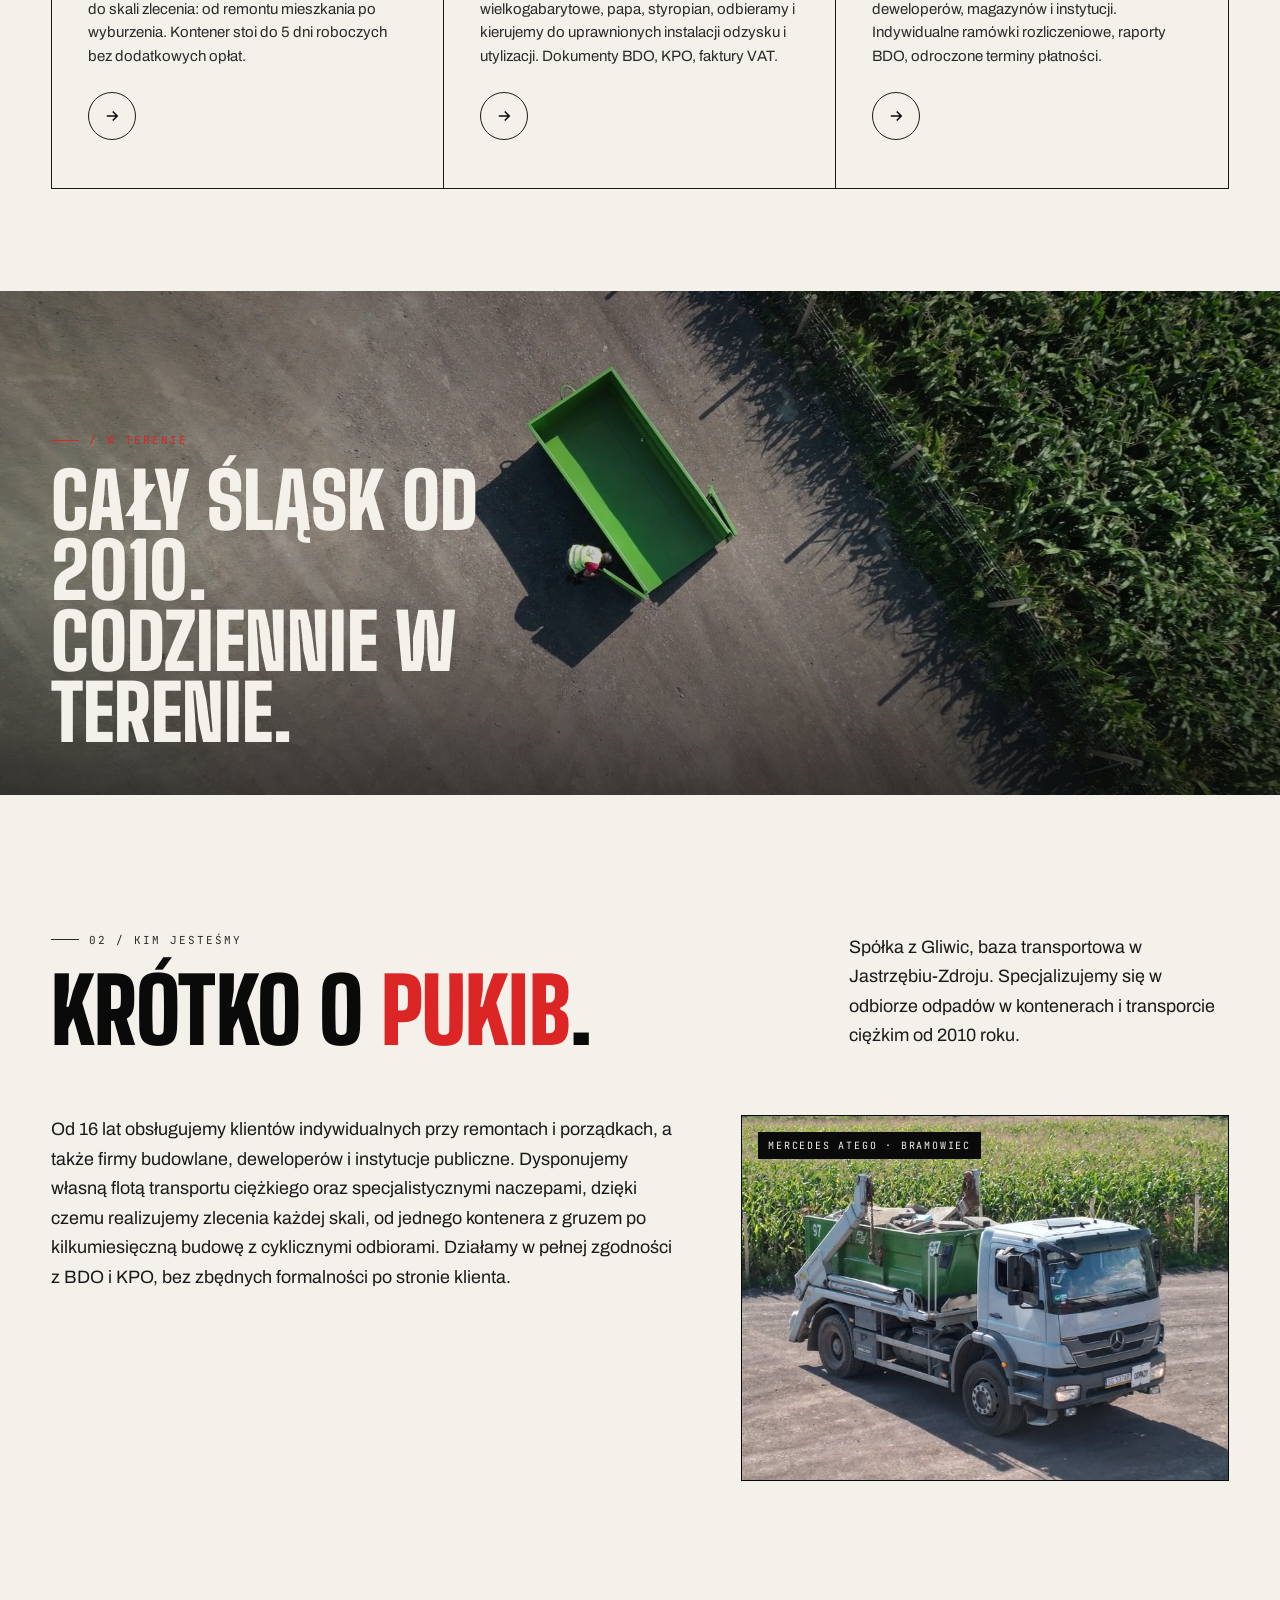
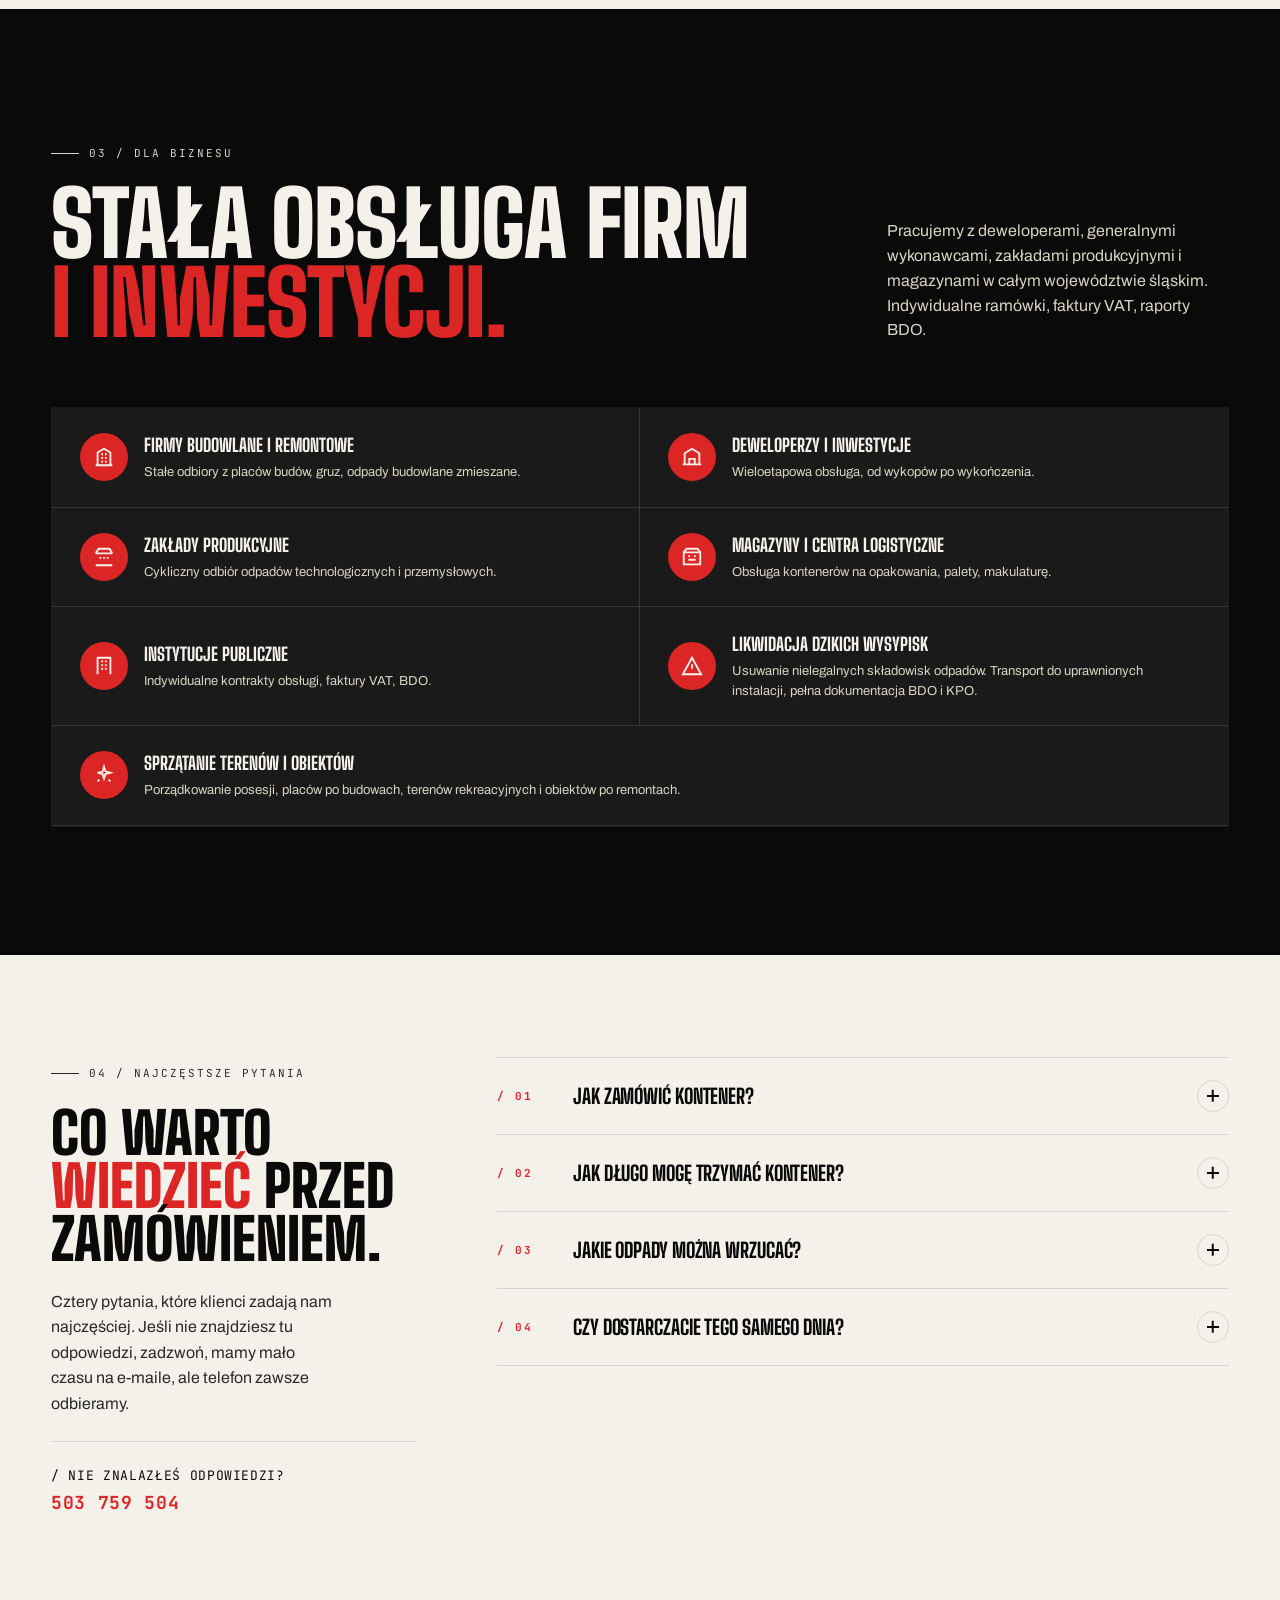
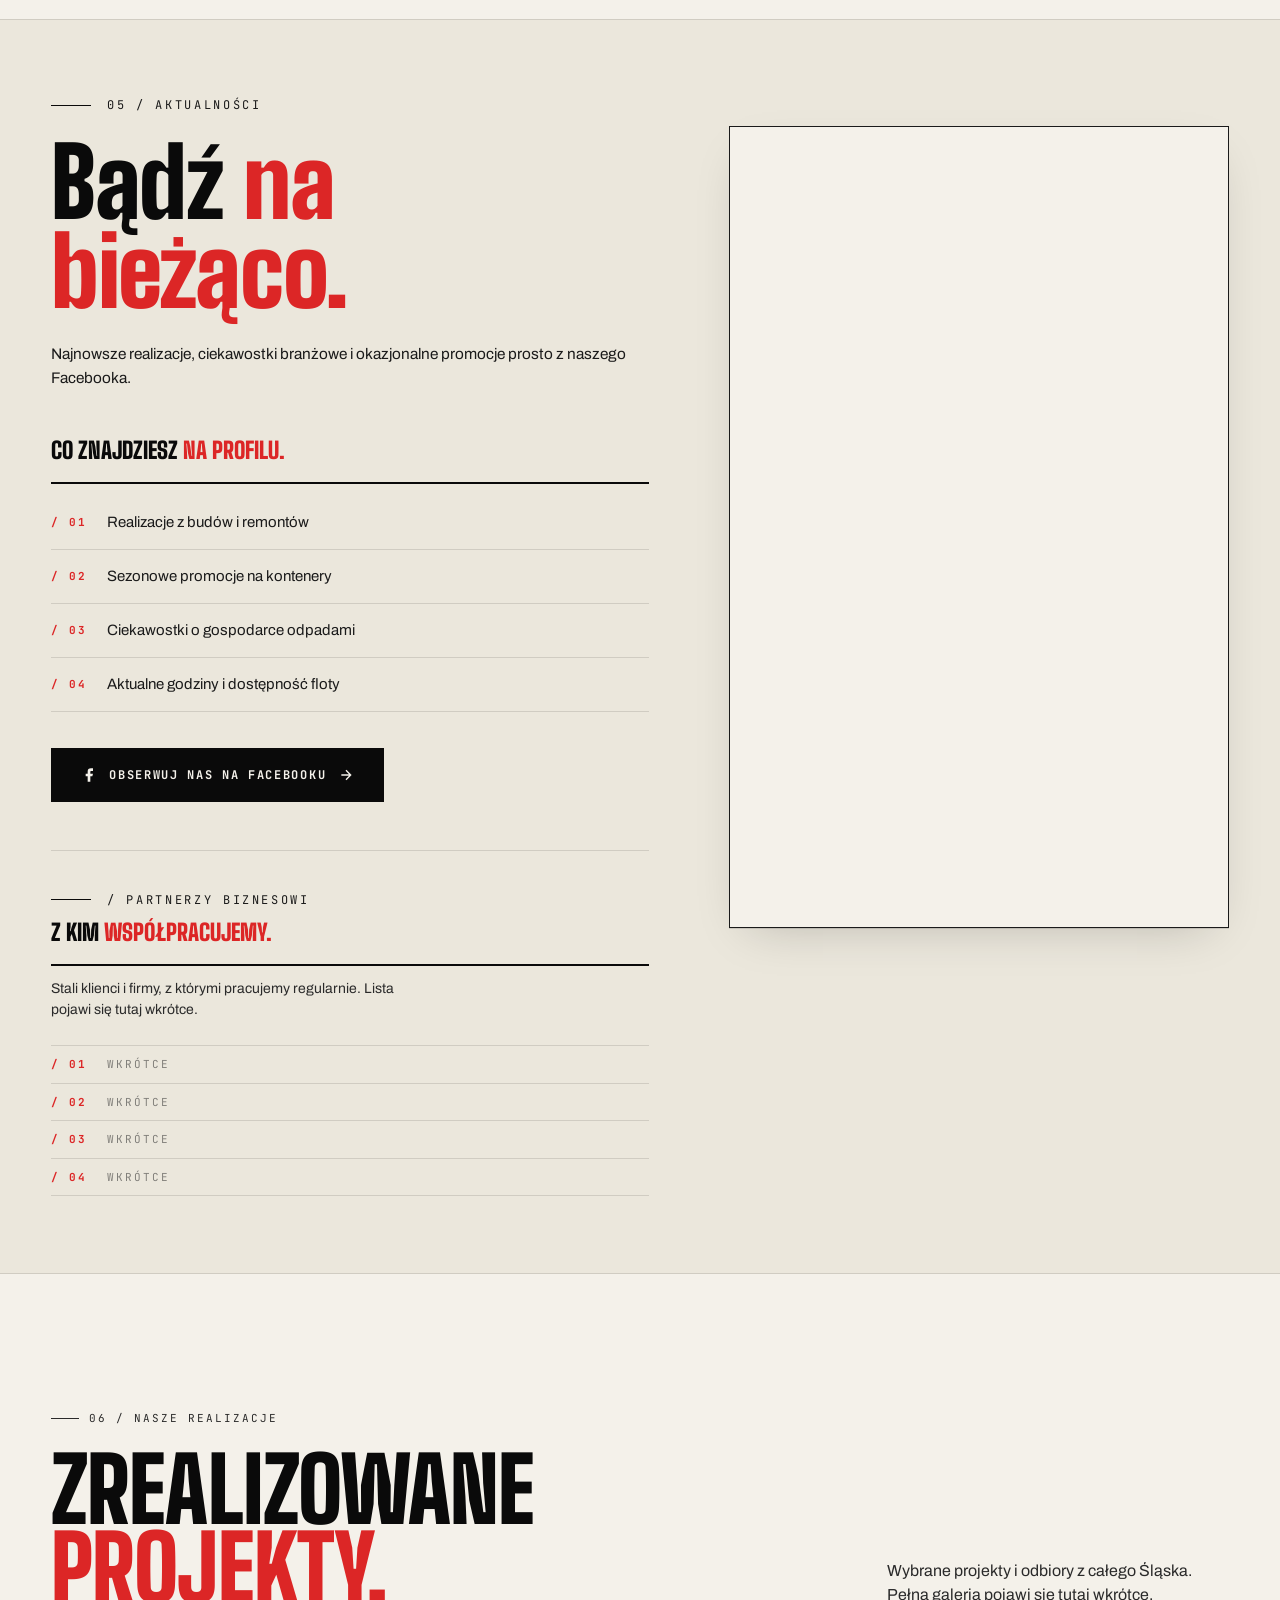
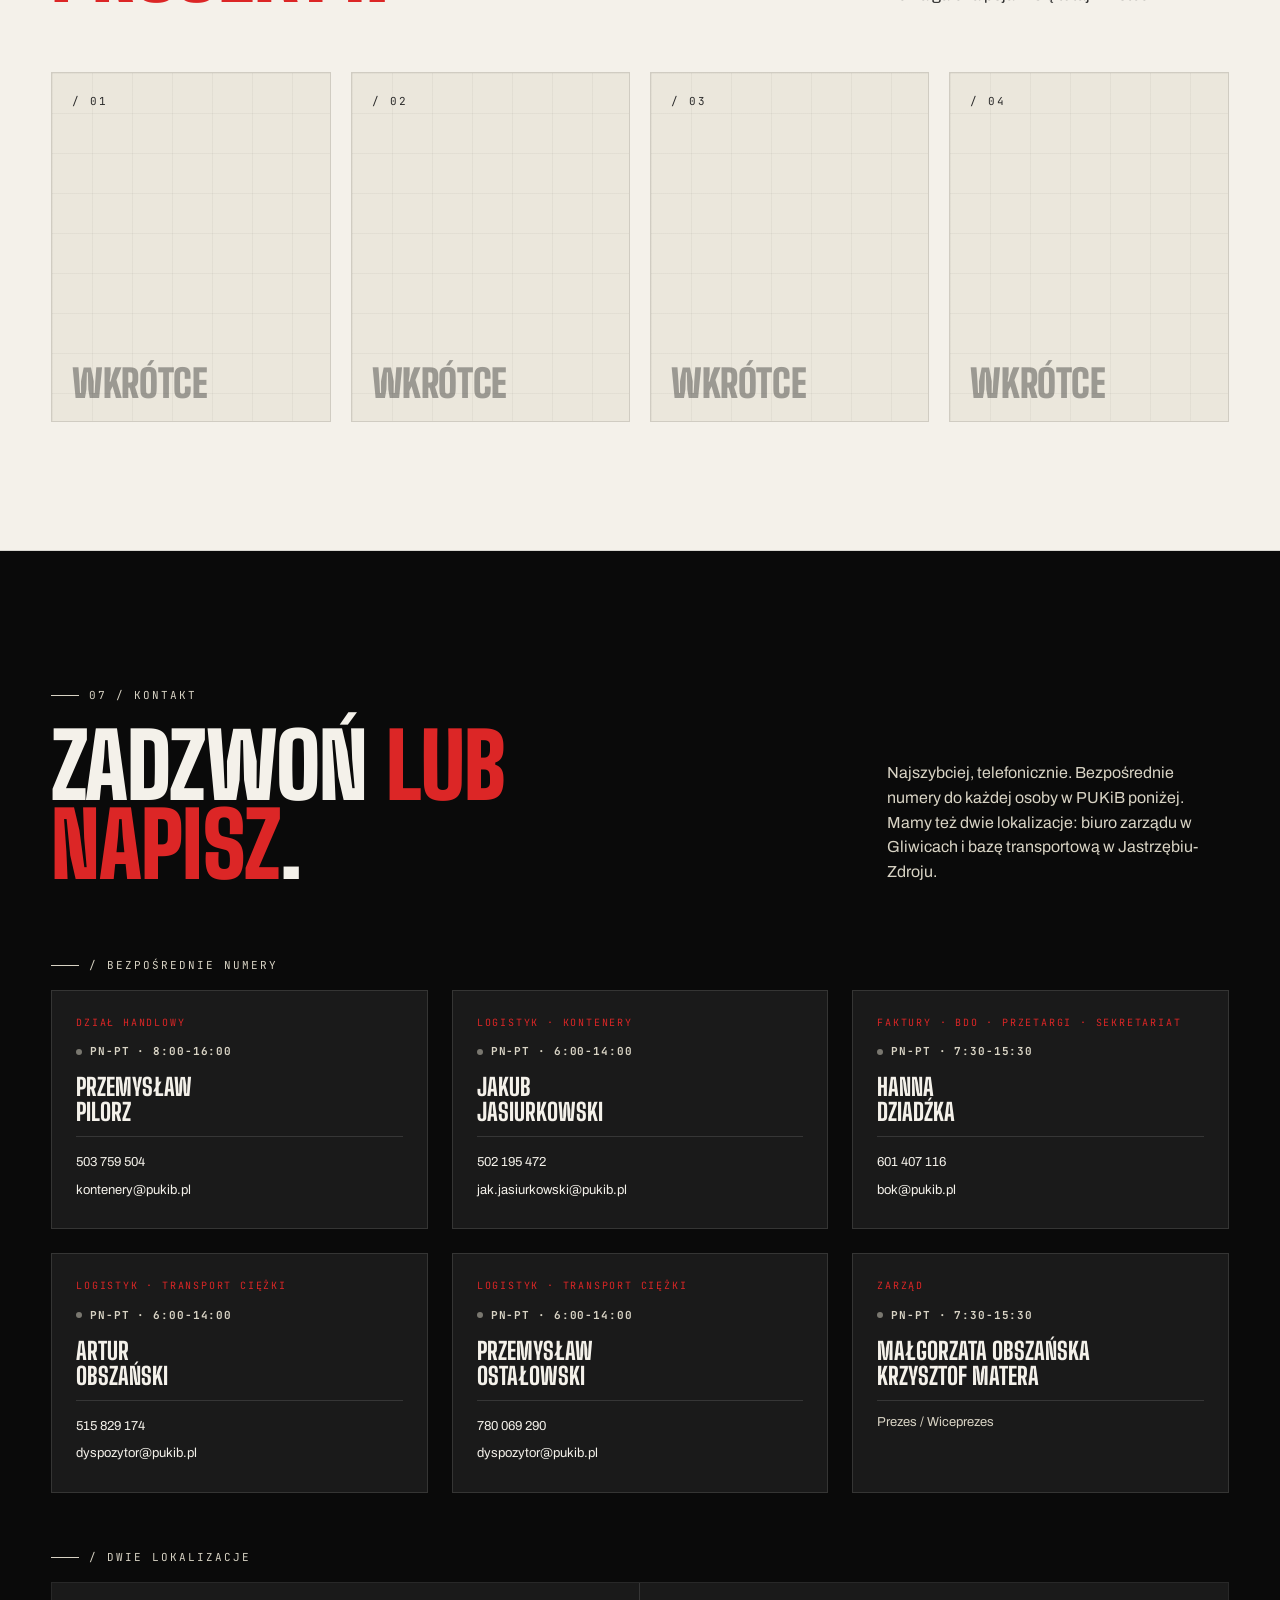
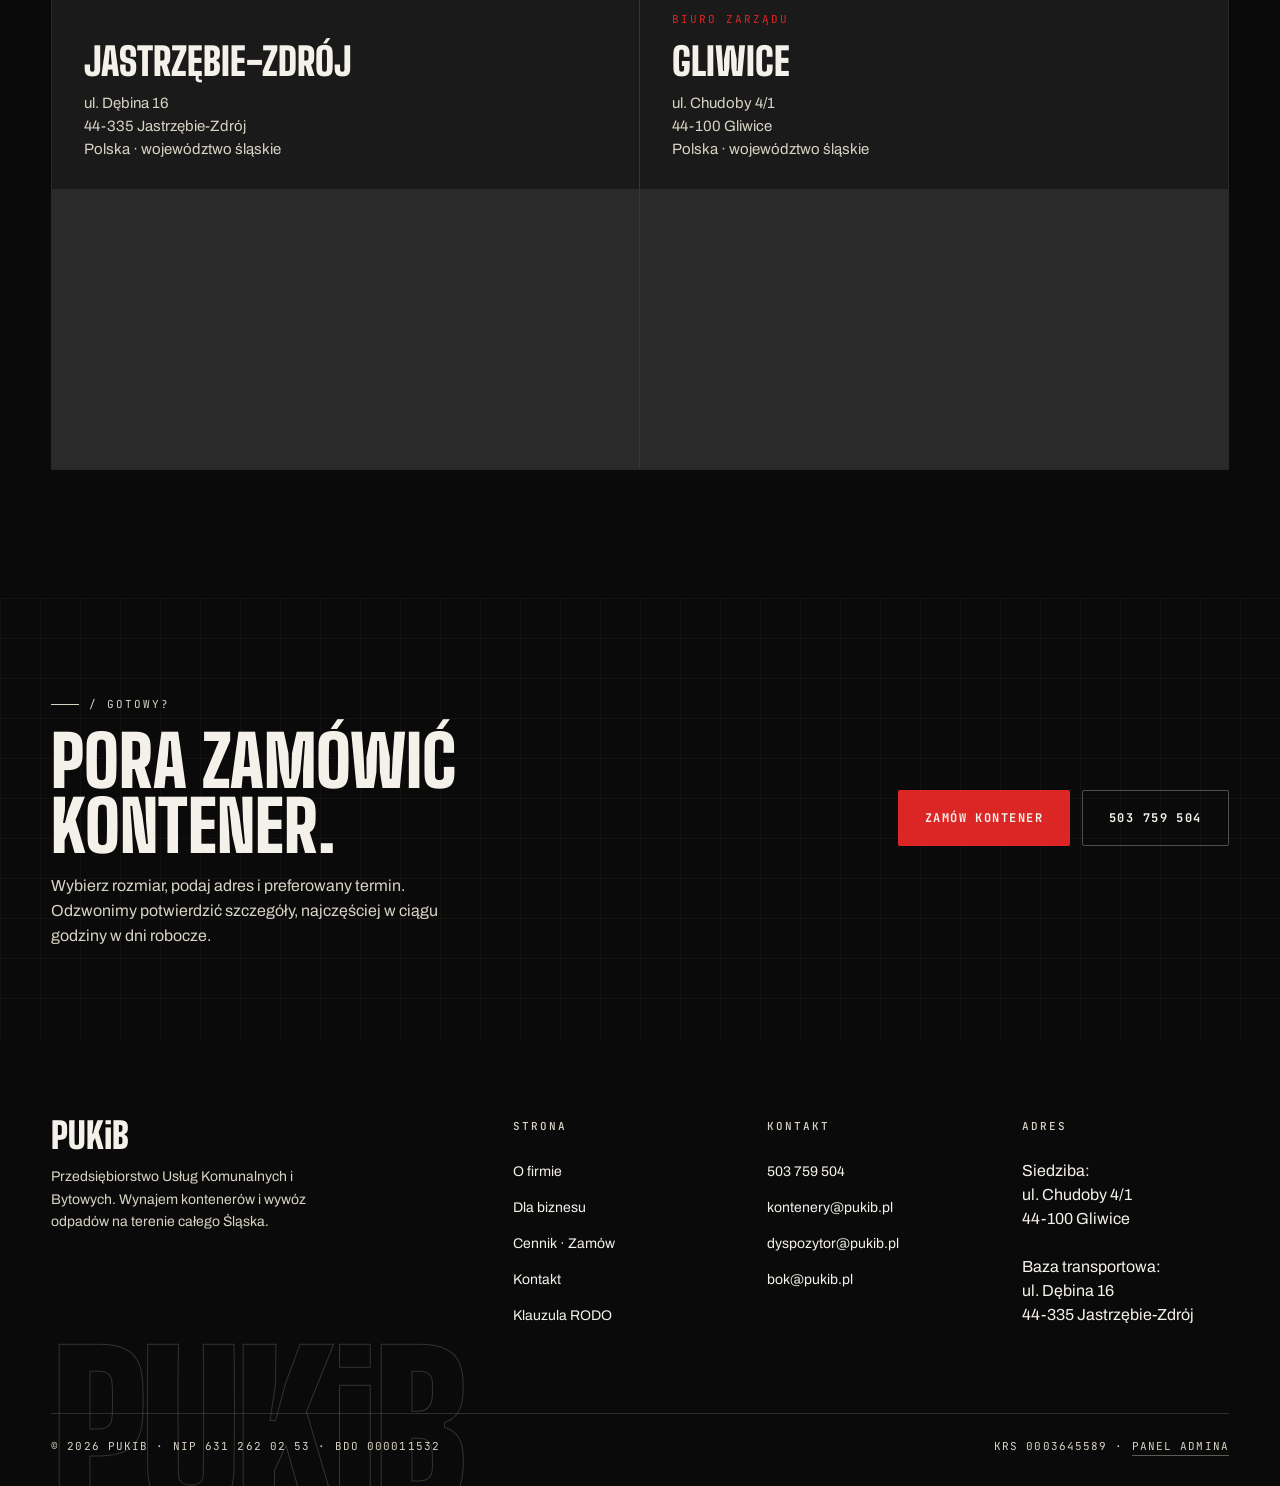
==== commit 94924f72: "zmiana Anety na Hanne" ====
--- a/index.html
+++ b/index.html
@@ -609,7 +609,7 @@
       <!-- Team / direct contacts -->
       <div class="kicker" style="margin-bottom:16px; color:var(--paper-3);">/ Bezpośrednie numery</div>
       <div class="team-grid" style="margin-bottom:48px;">
-        <!-- Row 1: Dział handlowy / Jakub (kontenery) / Aneta (administracja) -->
+        <!-- Row 1: Dział handlowy / Jakub (kontenery) / Hanna (administracja) -->
         <div class="team-card" style="background:var(--ink-2); border-color:rgba(244,241,234,0.12);">
           <div class="role">Dział Handlowy</div>
           <div class="hours">PN-PT · 8:00-16:00</div>
@@ -631,7 +631,7 @@
         <div class="team-card" style="background:var(--ink-2); border-color:rgba(244,241,234,0.12);">
           <div class="role">Faktury · BDO · Przetargi · Sekretariat</div>
           <div class="hours">PN-PT · 7:30-15:30</div>
-          <div class="name" style="color:var(--paper);">Aneta<br>Jasiurkowska</div>
+          <div class="name" style="color:var(--paper);">Hanna<br>Dziadźka</div>
           <div class="contact">
             <a href="tel:601407116">601 407 116</a>
             <a href="mailto:bok@pukib.pl">bok@pukib.pl</a>
